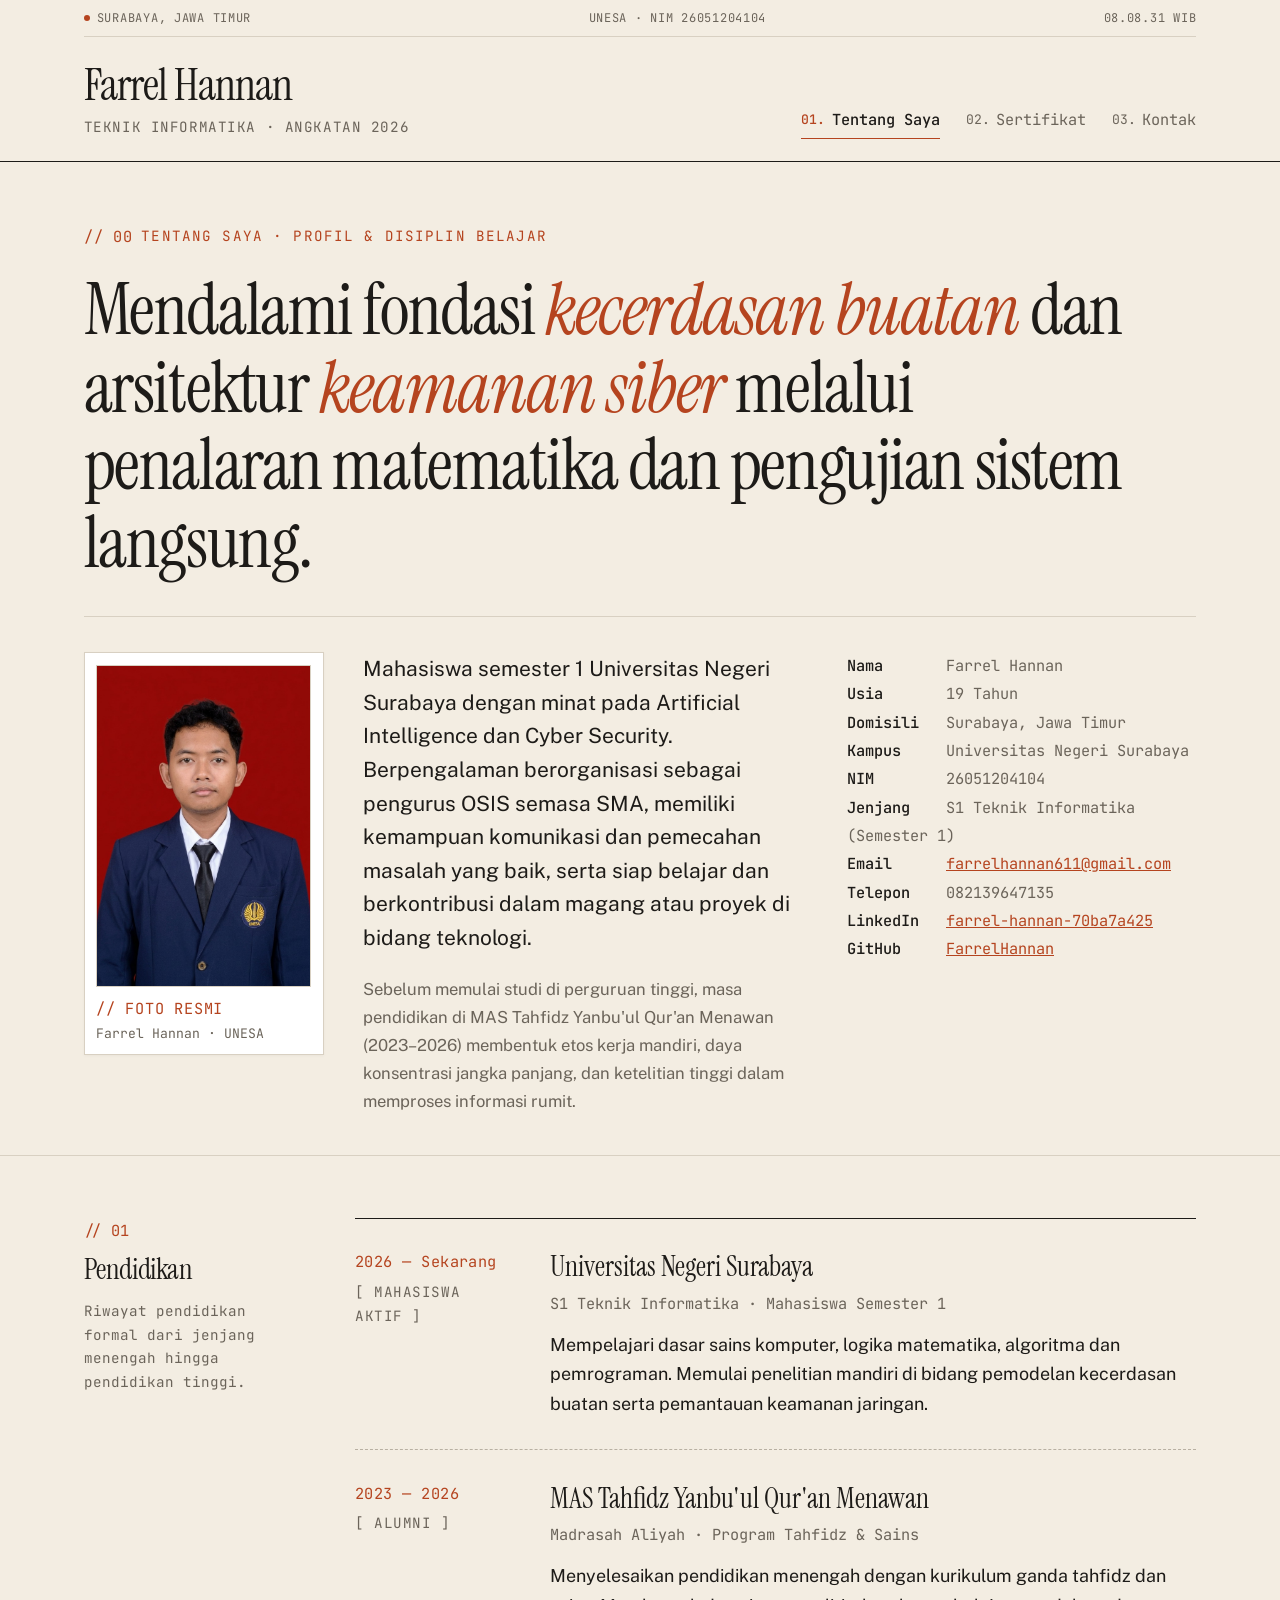
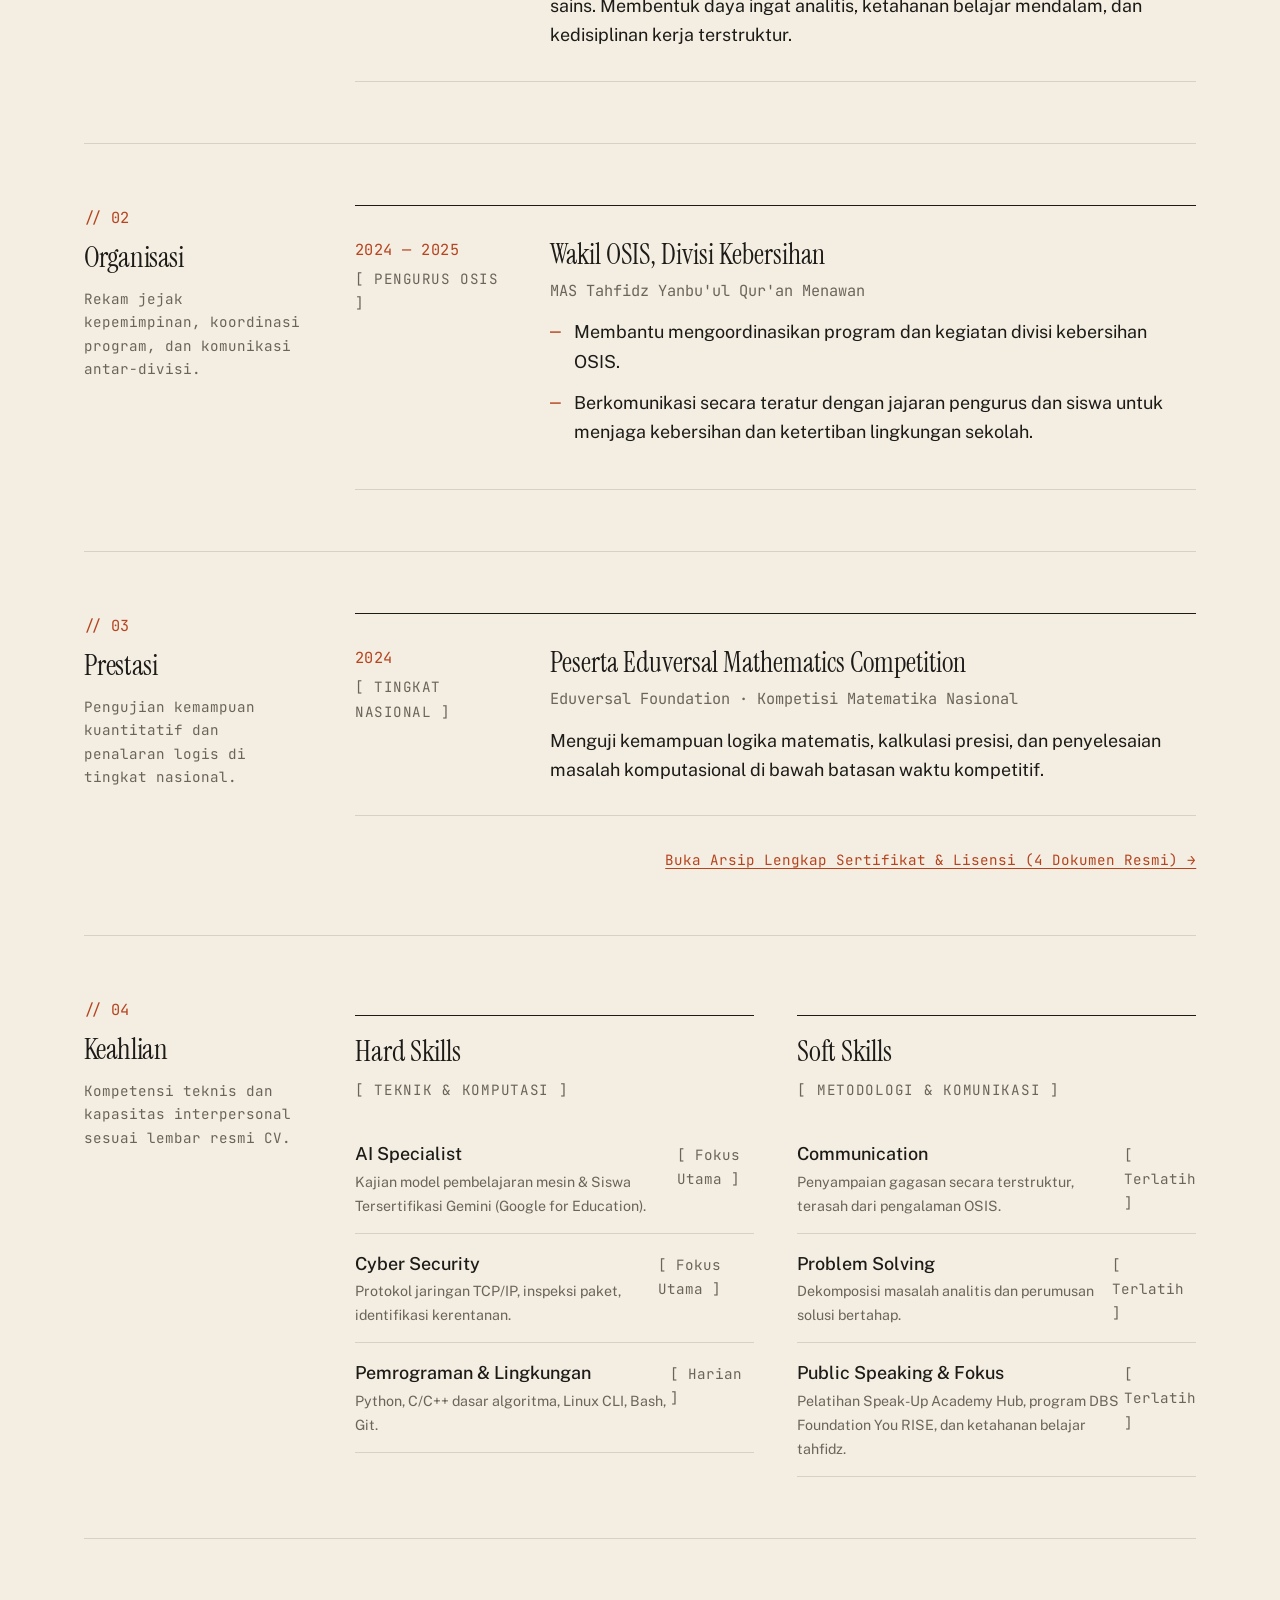
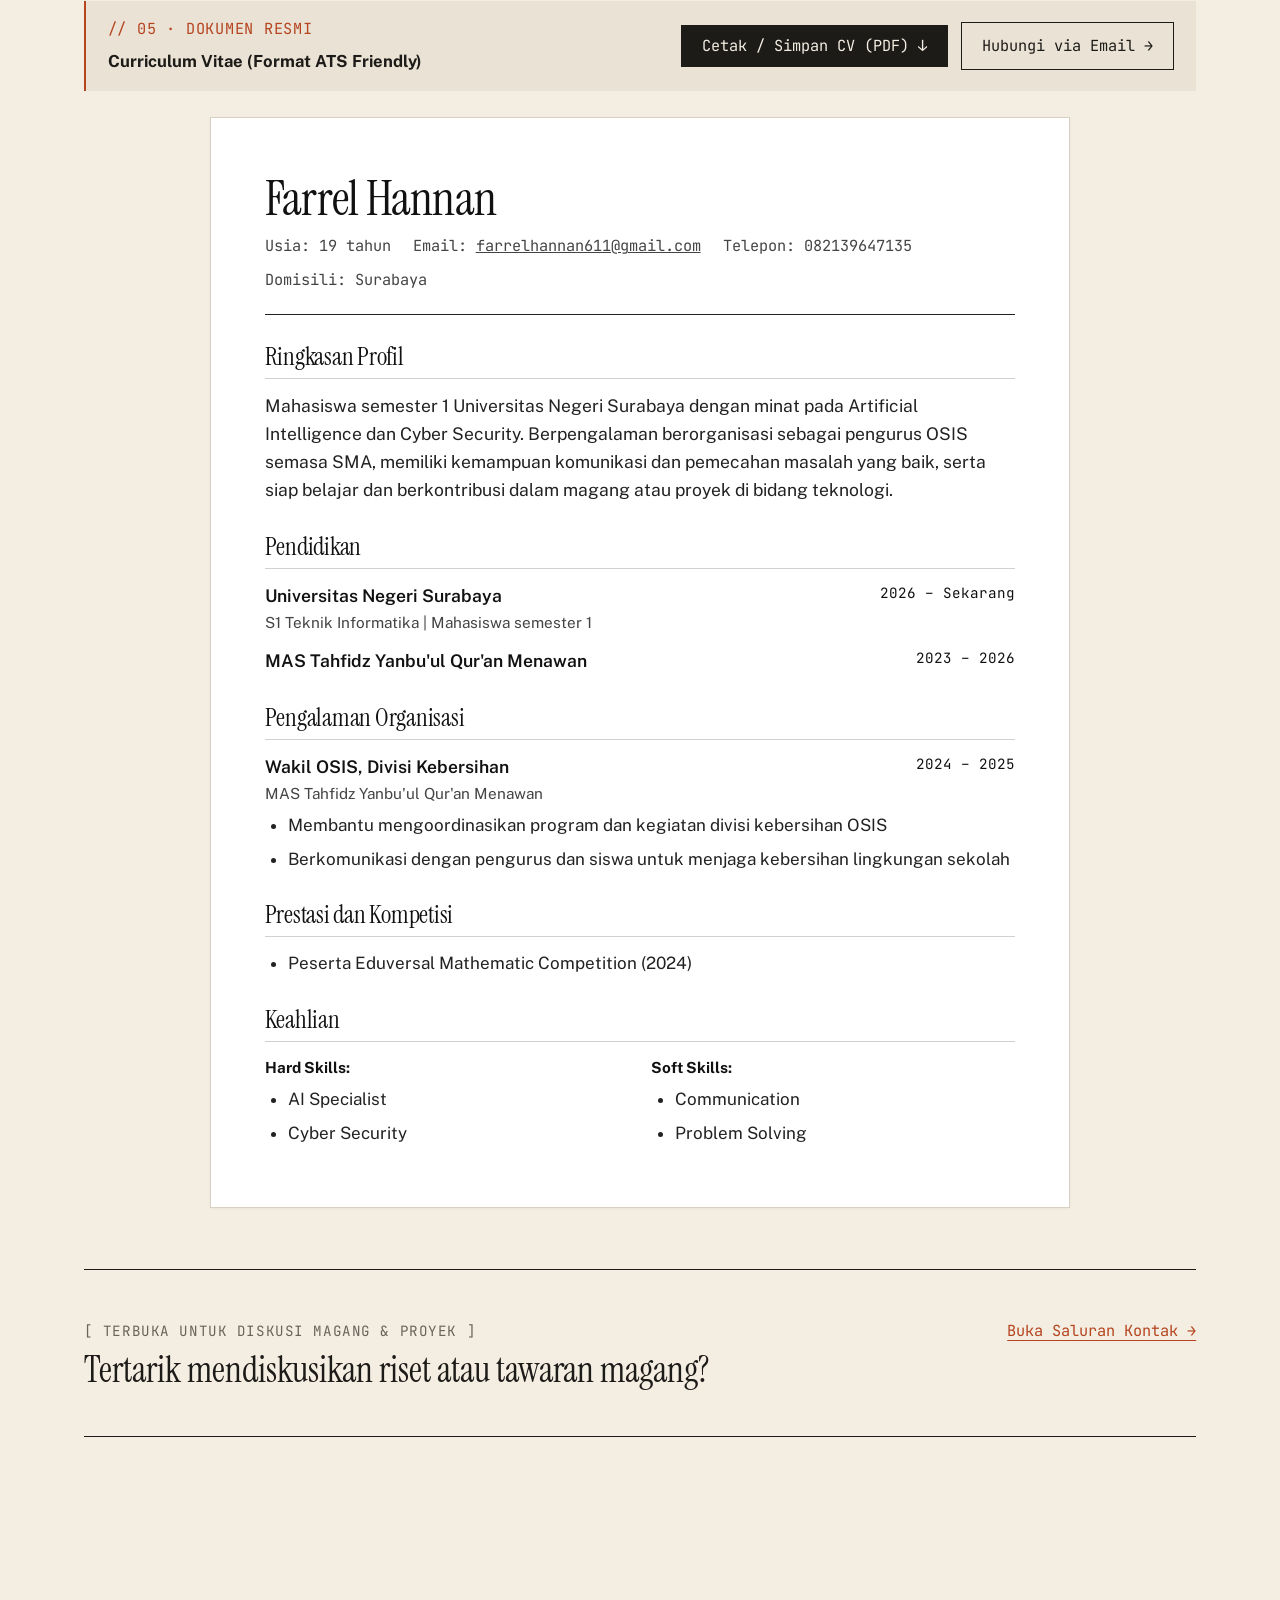
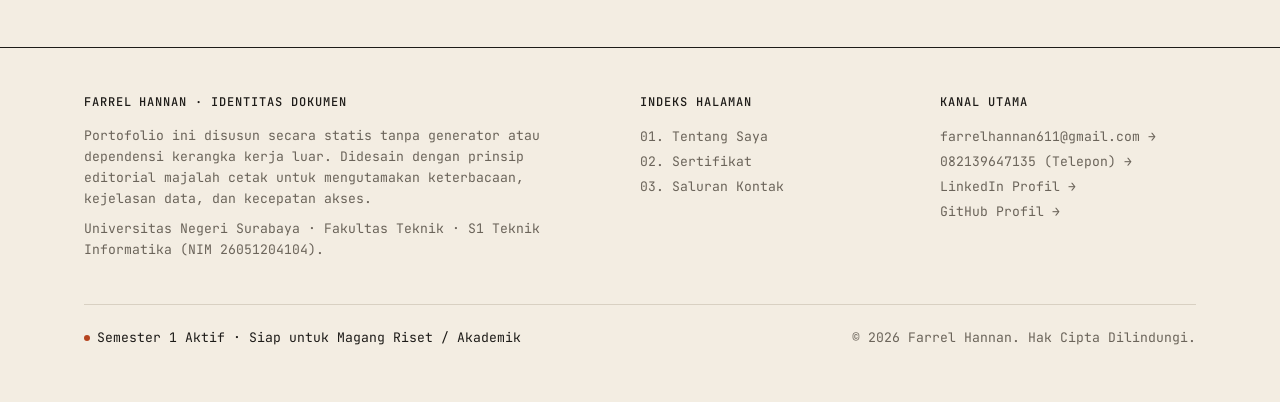
==== index.html @ cca70ae6 "feat: inisialisasi portofolio editorial Farrel Hannan" ====
<!DOCTYPE html>
<html lang="id">
<head>
  <meta charset="UTF-8">
  <meta name="viewport" content="width=device-width, initial-scale=1.0">
  <title>Farrel Hannan — Tentang Saya & Portofolio Mahasiswa Teknik Informatika UNESA</title>
  <meta name="description" content="Profil akademik, latar belakang, riwayat pendidikan, pengalaman organisasi, keahlian, dan resume CV Farrel Hannan, mahasiswa S1 Teknik Informatika Universitas Negeri Surabaya.">
  <meta name="author" content="Farrel Hannan">

  <!-- Open Graph -->
  <meta property="og:title" content="Farrel Hannan — Tentang Saya & Portofolio Teknik Informatika UNESA">
  <meta property="og:description" content="Kajian kecerdasan buatan dan keamanan siber, riwayat organisasi OSIS, prestasi kompetisi matematika, serta resume CV resmi.">
  <meta property="og:type" content="website">
  <meta property="og:locale" content="id_ID">

  <!-- Favicon -->
  <link rel="icon" type="image/svg+xml" href="assets/favicon.svg">

  <!-- Google Fonts: Instrument Serif, Public Sans, JetBrains Mono -->
  <link rel="preconnect" href="https://fonts.googleapis.com">
  <link rel="preconnect" href="https://fonts.gstatic.com" crossorigin>
  <link href="https://fonts.googleapis.com/css2?family=Instrument+Serif:ital@0;1&family=JetBrains+Mono:wght@400;500&family=Public+Sans:ital,wght@0,300..700;1,300..700&display=swap" rel="stylesheet">

  <!-- Stylesheet -->
  <link rel="stylesheet" href="css/style.css">

  <!-- Scripts -->
  <script src="js/main.js" defer></script>
</head>
<body>
  <!-- Aksesibilitas: Skip Link -->
  <a href="#main-content" class="skip-link">Loncat ke konten utama</a>

  <!-- Masthead Editorial -->
  <header class="masthead">
    <div class="container">
      <div class="masthead-meta">
        <span class="masthead-meta-item">
          <span class="meta-dot" aria-hidden="true"></span>
          Surabaya, Jawa Timur
        </span>
        <span class="masthead-meta-item">UNESA · NIM 26051204104</span>
        <span class="masthead-meta-item current-time-display" aria-label="Waktu lokal Surabaya">--:-- WIB</span>
      </div>

      <div class="masthead-main">
        <div class="site-title">
          <a href="index.html">Farrel Hannan</a>
          <span class="site-subtitle">Teknik Informatika · Angkatan 2026</span>
        </div>

        <button type="button" class="nav-toggle" aria-expanded="false" aria-controls="primary-nav" aria-label="Buka navigasi menu">
          Menu [=]
        </button>

        <nav id="primary-nav" class="nav-menu" aria-label="Navigasi Utama">
          <a href="index.html" class="nav-link"><span class="nav-num">01.</span> Tentang Saya</a>
          <a href="sertifikat.html" class="nav-link"><span class="nav-num">02.</span> Sertifikat</a>
          <a href="kontak.html" class="nav-link"><span class="nav-num">03.</span> Kontak</a>
        </nav>
      </div>
    </div>
  </header>

  <!-- Konten Utama: Tentang Saya & Portofolio Terpadu -->
  <main id="main-content" class="fade-in-entry">

    <!-- Hero / Pernyataan Sikap & Ringkasan Diri -->
    <section class="hero-editorial" aria-labelledby="hero-heading">
      <div class="container">
        <div class="hero-meta-label">
          <span class="mono-num">// 00</span>
          <span>Tentang Saya · Profil & Disiplin Belajar</span>
        </div>

        <h1 id="hero-heading" class="hero-statement">
          Mendalami fondasi <em>kecerdasan buatan</em> dan arsitektur <em>keamanan siber</em> melalui penalaran matematika dan pengujian sistem langsung.
        </h1>

        <div class="hero-subdeck">
          <!-- Foto Resmi Akademik Mahasiswa -->
          <div class="hero-photo-col">
            <figure class="profile-photo-frame">
              <img src="assets/farrel-hannan.jpg" alt="Foto Resmi Farrel Hannan, Mahasiswa S1 Teknik Informatika Universitas Negeri Surabaya" class="profile-photo-img" width="480" height="640">
              <figcaption class="profile-photo-caption">
                <span class="mono-num">// FOTO RESMI</span>
                <span>Farrel Hannan · UNESA</span>
              </figcaption>
            </figure>
          </div>

          <div class="hero-bio-short">
            <p class="lead-text" style="font-weight: 400; margin-bottom: 1.25rem;">
              Mahasiswa semester 1 Universitas Negeri Surabaya dengan minat pada Artificial Intelligence dan Cyber Security. Berpengalaman berorganisasi sebagai pengurus OSIS semasa SMA, memiliki kemampuan komunikasi dan pemecahan masalah yang baik, serta siap belajar dan berkontribusi dalam magang atau proyek di bidang teknologi.
            </p>
            <p class="text-muted" style="font-size: 0.95rem;">
              Sebelum memulai studi di perguruan tinggi, masa pendidikan di MAS Tahfidz Yanbu'ul Qur'an Menawan (2023–2026) membentuk etos kerja mandiri, daya konsentrasi jangka panjang, dan ketelitian tinggi dalam memproses informasi rumit.
            </p>
          </div>

          <div class="hero-specs-list">
            <dl>
              <dt>Nama</dt>
              <dd>Farrel Hannan</dd>
              <dt>Usia</dt>
              <dd>19 Tahun</dd>
              <dt>Domisili</dt>
              <dd>Surabaya, Jawa Timur</dd>
              <dt>Kampus</dt>
              <dd>Universitas Negeri Surabaya</dd>
              <dt>NIM</dt>
              <dd>26051204104</dd>
              <dt>Jenjang</dt>
              <dd>S1 Teknik Informatika (Semester 1)</dd>
              <dt>Email</dt>
              <dd><a href="mailto:farrelhannan611@gmail.com" style="color: var(--accent); text-decoration: underline;">farrelhannan611@gmail.com</a></dd>
              <dt>Telepon</dt>
              <dd>082139647135</dd>
              <dt>LinkedIn</dt>
              <dd><a href="https://www.linkedin.com/in/farrel-hannan-70ba7a425" target="_blank" rel="noopener noreferrer" style="color: var(--accent); text-decoration: underline;">farrel-hannan-70ba7a425</a></dd>
              <dt>GitHub</dt>
              <dd><a href="https://github.com/FarrelHannan" target="_blank" rel="noopener noreferrer" style="color: var(--accent); text-decoration: underline;">FarrelHannan</a></dd>
            </dl>
          </div>
        </div>
      </div>
    </section>

    <!-- Seksi 01: Linimasa Pendidikan -->
    <section class="editorial-section" aria-labelledby="section-pendidikan-heading">
      <div class="container">
        <div class="editorial-layout">
          <div class="rail-col">
            <span class="rail-index">// 01</span>
            <h2 id="section-pendidikan-heading" class="rail-title">Pendidikan</h2>
            <p class="rail-desc">
              Riwayat pendidikan formal dari jenjang menengah hingga pendidikan tinggi.
            </p>
          </div>

          <div class="content-col">
            <div class="timeline-editorial">
              <!-- Pendidikan 1: UNESA -->
              <article class="timeline-row">
                <div class="timeline-period">
                  2026 — Sekarang
                  <div class="mono-tag" style="display: block; margin-top: 0.25rem;">[ MAHASISWA AKTIF ]</div>
                </div>
                <div>
                  <h3 class="timeline-institution">Universitas Negeri Surabaya</h3>
                  <div class="timeline-degree">S1 Teknik Informatika · Mahasiswa Semester 1</div>
                  <p class="timeline-notes">
                    Mempelajari dasar sains komputer, logika matematika, algoritma dan pemrograman. Memulai penelitian mandiri di bidang pemodelan kecerdasan buatan serta pemantauan keamanan jaringan.
                  </p>
                </div>
              </article>

              <!-- Pendidikan 2: MAS Tahfidz Yanbu'ul Qur'an Menawan -->
              <article class="timeline-row">
                <div class="timeline-period">
                  2023 — 2026
                  <div class="mono-tag" style="display: block; margin-top: 0.25rem;">[ ALUMNI ]</div>
                </div>
                <div>
                  <h3 class="timeline-institution">MAS Tahfidz Yanbu'ul Qur'an Menawan</h3>
                  <div class="timeline-degree">Madrasah Aliyah · Program Tahfidz & Sains</div>
                  <p class="timeline-notes">
                    Menyelesaikan pendidikan menengah dengan kurikulum ganda tahfidz dan sains. Membentuk daya ingat analitis, ketahanan belajar mendalam, dan kedisiplinan kerja terstruktur.
                  </p>
                </div>
              </article>
            </div>
          </div>
        </div>
      </div>
    </section>

    <!-- Seksi 02: Pengalaman Organisasi -->
    <section class="editorial-section" style="padding-top: 0;" aria-labelledby="section-organisasi-heading">
      <div class="container">
        <hr class="rule-solid" style="margin-bottom: var(--space-xl);">

        <div class="editorial-layout">
          <div class="rail-col">
            <span class="rail-index">// 02</span>
            <h2 id="section-organisasi-heading" class="rail-title">Organisasi</h2>
            <p class="rail-desc">
              Rekam jejak kepemimpinan, koordinasi program, dan komunikasi antar-divisi.
            </p>
          </div>

          <div class="content-col">
            <div class="timeline-editorial">
              <article class="timeline-row">
                <div class="timeline-period">
                  2024 — 2025
                  <div class="mono-tag" style="display: block; margin-top: 0.25rem;">[ PENGURUS OSIS ]</div>
                </div>
                <div>
                  <h3 class="timeline-institution">Wakil OSIS, Divisi Kebersihan</h3>
                  <div class="timeline-degree">MAS Tahfidz Yanbu'ul Qur'an Menawan</div>
                  <ul class="bullet-list-editorial" style="margin-top: 0.75rem;">
                    <li>Membantu mengoordinasikan program dan kegiatan divisi kebersihan OSIS.</li>
                    <li>Berkomunikasi secara teratur dengan jajaran pengurus dan siswa untuk menjaga kebersihan dan ketertiban lingkungan sekolah.</li>
                  </ul>
                </div>
              </article>
            </div>
          </div>
        </div>
      </div>
    </section>

    <!-- Seksi 03: Prestasi & Kompetisi -->
    <section class="editorial-section" style="padding-top: 0;" aria-labelledby="section-prestasi-heading">
      <div class="container">
        <hr class="rule-solid" style="margin-bottom: var(--space-xl);">

        <div class="editorial-layout">
          <div class="rail-col">
            <span class="rail-index">// 03</span>
            <h2 id="section-prestasi-heading" class="rail-title">Prestasi</h2>
            <p class="rail-desc">
              Pengujian kemampuan kuantitatif dan penalaran logis di tingkat nasional.
            </p>
          </div>

          <div class="content-col">
            <div class="timeline-editorial">
              <article class="timeline-row">
                <div class="timeline-period">
                  2024
                  <div class="mono-tag" style="display: block; margin-top: 0.25rem;">[ TINGKAT NASIONAL ]</div>
                </div>
                <div>
                  <h3 class="timeline-institution">Peserta Eduversal Mathematics Competition</h3>
                  <div class="timeline-degree">Eduversal Foundation · Kompetisi Matematika Nasional</div>
                  <p class="timeline-notes">
                    Menguji kemampuan logika matematis, kalkulasi presisi, dan penyelesaian masalah komputasional di bawah batasan waktu kompetitif.
                  </p>
                </div>
              </article>
            </div>

            <div style="margin-top: 1.5rem; text-align: right;">
              <a href="sertifikat.html" class="text-action-link">Buka Arsip Lengkap Sertifikat & Lisensi (4 Dokumen Resmi) &rarr;</a>
            </div>
          </div>
        </div>
      </div>
    </section>

    <!-- Seksi 04: Pemetaan Keahlian CV -->
    <section class="editorial-section" style="padding-top: 0;" aria-labelledby="section-keahlian-heading">
      <div class="container">
        <hr class="rule-solid" style="margin-bottom: var(--space-xl);">

        <div class="editorial-layout">
          <div class="rail-col">
            <span class="rail-index">// 04</span>
            <h2 id="section-keahlian-heading" class="rail-title">Keahlian</h2>
            <p class="rail-desc">
              Kompetensi teknis dan kapasitas interpersonal sesuai lembar resmi CV.
            </p>
          </div>

          <div class="content-col">
            <div class="skills-grid">
              <!-- Hard Skills -->
              <div class="skill-category">
                <h3 class="skill-category-title">Hard Skills</h3>
                <div class="skill-category-subtitle">[ TEKNIK & KOMPUTASI ]</div>

                <div class="skill-item-list">
                  <div class="skill-item-row">
                    <div>
                      <div class="skill-item-name">AI Specialist</div>
                      <div class="text-muted" style="font-size: 0.8125rem;">Kajian model pembelajaran mesin &amp; Siswa Tersertifikasi Gemini (Google for Education).</div>
                    </div>
                    <span class="skill-item-status">[ Fokus Utama ]</span>
                  </div>

                  <div class="skill-item-row">
                    <div>
                      <div class="skill-item-name">Cyber Security</div>
                      <div class="text-muted" style="font-size: 0.8125rem;">Protokol jaringan TCP/IP, inspeksi paket, identifikasi kerentanan.</div>
                    </div>
                    <span class="skill-item-status">[ Fokus Utama ]</span>
                  </div>

                  <div class="skill-item-row">
                    <div>
                      <div class="skill-item-name">Pemrograman & Lingkungan</div>
                      <div class="text-muted" style="font-size: 0.8125rem;">Python, C/C++ dasar algoritma, Linux CLI, Bash, Git.</div>
                    </div>
                    <span class="skill-item-status">[ Harian ]</span>
                  </div>
                </div>
              </div>

              <!-- Soft Skills -->
              <div class="skill-category">
                <h3 class="skill-category-title">Soft Skills</h3>
                <div class="skill-category-subtitle">[ METODOLOGI & KOMUNIKASI ]</div>

                <div class="skill-item-list">
                  <div class="skill-item-row">
                    <div>
                      <div class="skill-item-name">Communication</div>
                      <div class="text-muted" style="font-size: 0.8125rem;">Penyampaian gagasan secara terstruktur, terasah dari pengalaman OSIS.</div>
                    </div>
                    <span class="skill-item-status">[ Terlatih ]</span>
                  </div>

                  <div class="skill-item-row">
                    <div>
                      <div class="skill-item-name">Problem Solving</div>
                      <div class="text-muted" style="font-size: 0.8125rem;">Dekomposisi masalah analitis dan perumusan solusi bertahap.</div>
                    </div>
                    <span class="skill-item-status">[ Terlatih ]</span>
                  </div>

                  <div class="skill-item-row">
                    <div>
                      <div class="skill-item-name">Public Speaking &amp; Fokus</div>
                      <div class="text-muted" style="font-size: 0.8125rem;">Pelatihan Speak-Up Academy Hub, program DBS Foundation You RISE, dan ketahanan belajar tahfidz.</div>
                    </div>
                    <span class="skill-item-status">[ Terlatih ]</span>
                  </div>
                </div>
              </div>
            </div>
          </div>
        </div>
      </div>
    </section>

    <!-- Seksi 05: Lembar CV Terintegrasi (Format ATS Friendly & Tombol Cetak) -->
    <section class="editorial-section" style="padding-top: 0;" id="dokumen-cv" aria-labelledby="section-cv-heading">
      <div class="container">
        <hr class="rule-solid" style="margin-bottom: var(--space-xl);">

        <div class="cv-action-bar">
          <div>
            <span class="mono-num" style="display: block; margin-bottom: 0.2rem;">// 05 · DOKUMEN RESMI</span>
            <strong id="section-cv-heading" style="font-size: 0.95rem; color: var(--text-main);">Curriculum Vitae (Format ATS Friendly)</strong>
          </div>
          <div style="display: flex; gap: 0.75rem; align-items: center; flex-wrap: wrap;">
            <button type="button" class="btn-editorial" onclick="window.print()" aria-label="Cetak atau simpan CV sebagai PDF">
              Cetak / Simpan CV (PDF) &darr;
            </button>
            <a href="mailto:farrelhannan611@gmail.com?subject=Tawaran%20Magang%20/%20Kolaborasi%20-%20Farrel%20Hannan" class="btn-editorial" style="background-color: transparent; color: var(--text-main);">
              Hubungi via Email &rarr;
            </a>
          </div>
        </div>

        <!-- Lembar CV Standar ATS yang Tersemat Bersih -->
        <article class="cv-sheet" aria-label="Salinan Lembar Curriculum Vitae Farrel Hannan">
          <header class="cv-sheet-header">
            <h2 class="cv-sheet-title">Farrel Hannan</h2>
            <div class="cv-sheet-meta">
              <span>Usia: 19 tahun</span>
              <span>Email: <a href="mailto:farrelhannan611@gmail.com" style="color: inherit; text-decoration: underline;">farrelhannan611@gmail.com</a></span>
              <span>Telepon: 082139647135</span>
              <span>Domisili: Surabaya</span>
            </div>
          </header>

          <!-- Ringkasan Profil CV -->
          <section class="cv-sheet-section">
            <h3 class="cv-sheet-heading">Ringkasan Profil</h3>
            <p style="margin: 0; line-height: 1.6; color: #222222;">
              Mahasiswa semester 1 Universitas Negeri Surabaya dengan minat pada Artificial Intelligence dan Cyber Security. Berpengalaman berorganisasi sebagai pengurus OSIS semasa SMA, memiliki kemampuan komunikasi dan pemecahan masalah yang baik, serta siap belajar dan berkontribusi dalam magang atau proyek di bidang teknologi.
            </p>
          </section>

          <!-- Pendidikan CV -->
          <section class="cv-sheet-section">
            <h3 class="cv-sheet-heading">Pendidikan</h3>
            <div style="margin-bottom: 0.75rem;">
              <div style="display: flex; justify-content: space-between; flex-wrap: wrap; font-weight: 600; color: #111111;">
                <span>Universitas Negeri Surabaya</span>
                <span style="font-family: var(--font-mono); font-size: 0.8125rem; font-weight: normal;">2026 – Sekarang</span>
              </div>
              <div style="font-size: 0.875rem; color: #444444;">S1 Teknik Informatika | Mahasiswa semester 1</div>
            </div>

            <div>
              <div style="display: flex; justify-content: space-between; flex-wrap: wrap; font-weight: 600; color: #111111;">
                <span>MAS Tahfidz Yanbu'ul Qur'an Menawan</span>
                <span style="font-family: var(--font-mono); font-size: 0.8125rem; font-weight: normal;">2023 – 2026</span>
              </div>
            </div>
          </section>

          <!-- Pengalaman Organisasi CV -->
          <section class="cv-sheet-section">
            <h3 class="cv-sheet-heading">Pengalaman Organisasi</h3>
            <div style="display: flex; justify-content: space-between; flex-wrap: wrap; font-weight: 600; color: #111111;">
              <span>Wakil OSIS, Divisi Kebersihan</span>
              <span style="font-family: var(--font-mono); font-size: 0.8125rem; font-weight: normal;">2024 – 2025</span>
            </div>
            <div style="font-size: 0.875rem; color: #444444; margin-bottom: 0.35rem;">MAS Tahfidz Yanbu'ul Qur'an Menawan</div>
            <ul class="cv-sheet-list">
              <li>Membantu mengoordinasikan program dan kegiatan divisi kebersihan OSIS</li>
              <li>Berkomunikasi dengan pengurus dan siswa untuk menjaga kebersihan lingkungan sekolah</li>
            </ul>
          </section>

          <!-- Prestasi dan Kompetisi CV -->
          <section class="cv-sheet-section">
            <h3 class="cv-sheet-heading">Prestasi dan Kompetisi</h3>
            <ul class="cv-sheet-list">
              <li>Peserta Eduversal Mathematic Competition (2024)</li>
            </ul>
          </section>

          <!-- Keahlian CV -->
          <section class="cv-sheet-section" style="margin-bottom: 0;">
            <h3 class="cv-sheet-heading">Keahlian</h3>
            <div style="display: grid; grid-template-columns: repeat(auto-fit, minmax(220px, 1fr)); gap: 1.25rem;">
              <div>
                <strong style="display: block; font-size: 0.875rem; color: #111111; margin-bottom: 0.25rem;">Hard Skills:</strong>
                <ul class="cv-sheet-list">
                  <li>AI Specialist</li>
                  <li>Cyber Security</li>
                </ul>
              </div>
              <div>
                <strong style="display: block; font-size: 0.875rem; color: #111111; margin-bottom: 0.25rem;">Soft Skills:</strong>
                <ul class="cv-sheet-list">
                  <li>Communication</li>
                  <li>Problem Solving</li>
                </ul>
              </div>
            </div>
          </section>
        </article>
      </div>
    </section>

    <!-- Callout ke Halaman Kontak -->
    <section class="editorial-section" style="padding-top: 0;" aria-label="Tautan Kontak Langsung">
      <div class="container">
        <div class="editorial-callout" style="margin-top: 0;">
          <div>
            <div class="mono-tag" style="margin-bottom: 0.35rem;">[ TERBUKA UNTUK DISKUSI MAGANG & PROYEK ]</div>
            <div class="callout-title">Tertarik mendiskusikan riset atau tawaran magang?</div>
          </div>
          <a href="kontak.html" class="callout-link">Buka Saluran Kontak &rarr;</a>
        </div>
      </div>
    </section>

  </main>

  <!-- Footer Editorial (Colophon) -->
  <footer class="site-footer">
    <div class="container">
      <div class="footer-grid">
        <div class="footer-col-content">
          <div class="footer-col-title">Farrel Hannan · Identitas Dokumen</div>
          <p>
            Portofolio ini disusun secara statis tanpa generator atau dependensi kerangka kerja luar. Didesain dengan prinsip editorial majalah cetak untuk mengutamakan keterbacaan, kejelasan data, dan kecepatan akses.
          </p>
          <p class="text-muted">
            Universitas Negeri Surabaya · Fakultas Teknik · S1 Teknik Informatika (NIM 26051204104).
          </p>
        </div>

        <div class="footer-col-content">
          <div class="footer-col-title">Indeks Halaman</div>
          <ul style="line-height: 1.9;">
            <li><a href="index.html">01. Tentang Saya</a></li>
            <li><a href="sertifikat.html">02. Sertifikat</a></li>
            <li><a href="kontak.html">03. Saluran Kontak</a></li>
          </ul>
        </div>

        <div class="footer-col-content">
          <div class="footer-col-title">Kanal Utama</div>
          <ul style="line-height: 1.9;">
            <li><a href="mailto:farrelhannan611@gmail.com">farrelhannan611@gmail.com &rarr;</a></li>
            <li><a href="tel:082139647135">082139647135 (Telepon) &rarr;</a></li>
            <li><a href="https://www.linkedin.com/in/farrel-hannan-70ba7a425" target="_blank" rel="noopener noreferrer">LinkedIn Profil &rarr;</a></li>
            <li><a href="https://github.com/FarrelHannan" target="_blank" rel="noopener noreferrer">GitHub Profil &rarr;</a></li>
          </ul>
        </div>
      </div>

      <div class="footer-bottom">
        <div class="footer-status-pill">
          <span class="meta-dot" aria-hidden="true"></span>
          <span>Semester 1 Aktif · Siap untuk Magang Riset / Akademik</span>
        </div>
        <div>
          &copy; 2026 Farrel Hannan. Hak Cipta Dilindungi.
        </div>
      </div>
    </div>
  </footer>
</body>
</html>
---- css/style.css ----
/* ==========================================================================
   PORTOFOLIO FARREL HANNAN - EDITORIAL DESIGN SYSTEM
   Statis, Cepat, Tipografis, Mengutamakan Legibilitas
   ========================================================================== */

/* --------------------------------------------------------------------------
   1. DESIGN TOKENS (CSS VARIABLES)
   -------------------------------------------------------------------------- */
:root {
  /* Palet Warna (Satu aksen: terracotta #b5441f) */
  --bg-primary: #f3ede2;
  --bg-secondary: #eae3d5;
  --text-main: #1d1b18;
  --text-muted: #6b645a;
  --accent: #b5441f;
  --border-line: #d8d0c2;
  --border-dark: #1d1b18;
  --border-dashed: #b8b0a2;

  /* Tipografi */
  --font-serif: 'Instrument Serif', Georgia, 'Times New Roman', serif;
  --font-sans: 'Public Sans', -apple-system, BlinkMacSystemFont, 'Segoe UI', sans-serif;
  --font-mono: 'JetBrains Mono', ui-monospace, SFMono-Regular, Menlo, monospace;

  /* Tata Letak & Spasi */
  --container-max: 1200px;
  --container-pad: clamp(1.25rem, 4vw, 2.5rem);
  --space-3xs: 0.25rem;
  --space-2xs: 0.5rem;
  --space-xs: 0.75rem;
  --space-sm: 1rem;
  --space-md: 1.5rem;
  --space-lg: 2.25rem;
  --space-xl: 3.5rem;
  --space-2xl: 5rem;
  --space-3xl: 7.5rem;

  /* Transisi */
  --transition-fast: 160ms cubic-bezier(0.16, 1, 0.3, 1);
  --transition-base: 220ms cubic-bezier(0.16, 1, 0.3, 1);
}

/* --------------------------------------------------------------------------
   2. RESET & PENGATURAN DASAR
   -------------------------------------------------------------------------- */
*,
*::before,
*::after {
  box-sizing: border-box;
  margin: 0;
  padding: 0;
}

html {
  font-size: 17.5px;
  background-color: var(--bg-primary);
  color: var(--text-main);
  text-rendering: optimizeLegibility;
  -webkit-font-smoothing: antialiased;
  -moz-osx-font-smoothing: grayscale;
  scroll-behavior: smooth;
}

body {
  font-family: var(--font-sans);
  font-size: clamp(1.05rem, 1.15vw, 1.2rem);
  line-height: 1.7;
  color: var(--text-main);
  background-color: var(--bg-primary);
  min-height: 100vh;
  display: flex;
  flex-direction: column;
}

/* Aksesibilitas: Keyboard Focus */
:focus-visible {
  outline: 2px solid var(--accent);
  outline-offset: 3px;
}

/* Skip Link */
.skip-link {
  position: absolute;
  top: -100px;
  left: 1rem;
  background-color: var(--text-main);
  color: var(--bg-primary);
  padding: 0.75rem 1.25rem;
  font-family: var(--font-mono);
  font-size: 0.875rem;
  text-decoration: none;
  z-index: 9999;
  transition: top var(--transition-fast);
}

.skip-link:focus {
  top: 1rem;
}

/* Teks & Tautan */
a {
  color: inherit;
  text-decoration: none;
  transition: color var(--transition-fast), border-color var(--transition-fast);
}

img {
  max-width: 100%;
  height: auto;
  display: block;
}

ul, ol {
  list-style: none;
}

/* --------------------------------------------------------------------------
   3. TIPOGRAFI EDITORIAL
   -------------------------------------------------------------------------- */
h1, .h1 {
  font-family: var(--font-serif);
  font-weight: 400;
  font-style: normal;
  font-size: clamp(2.85rem, 6.6vw, 5.25rem);
  line-height: 1.04;
  letter-spacing: -0.025em;
  color: var(--text-main);
}

h2, .h2 {
  font-family: var(--font-serif);
  font-weight: 400;
  font-size: clamp(2rem, 4.2vw, 3.35rem);
  line-height: 1.12;
  letter-spacing: -0.015em;
  color: var(--text-main);
}

h3, .h3 {
  font-family: var(--font-serif);
  font-weight: 400;
  font-size: clamp(1.45rem, 2.5vw, 2.1rem);
  line-height: 1.25;
  color: var(--text-main);
}

p {
  margin-bottom: 1.35rem;
  color: var(--text-main);
}

p:last-child {
  margin-bottom: 0;
}

.lead-text {
  font-size: clamp(1.2rem, 1.55vw, 1.45rem);
  line-height: 1.6;
  color: var(--text-main);
}

.text-muted {
  color: var(--text-muted);
}

.font-mono {
  font-family: var(--font-mono);
  font-size: 0.875rem;
  letter-spacing: 0.02em;
}

.font-serif {
  font-family: var(--font-serif);
}

.font-italic {
  font-style: italic;
}

/* Tag / Indikator Monospace */
.mono-tag {
  font-family: var(--font-mono);
  font-size: 0.8125rem;
  letter-spacing: 0.04em;
  text-transform: uppercase;
  color: var(--text-muted);
  display: inline-block;
}

.mono-num {
  font-family: var(--font-mono);
  font-size: 0.875rem;
  color: var(--accent);
  letter-spacing: 0.05em;
}

/* --------------------------------------------------------------------------
   4. TATA LETAK & CONTAINER
   -------------------------------------------------------------------------- */
.container {
  width: 100%;
  max-width: var(--container-max);
  margin-left: auto;
  margin-right: auto;
  padding-left: var(--container-pad);
  padding-right: var(--container-pad);
}

main {
  flex: 1 0 auto;
}

/* Garis Pemisah Editorial */
.rule-solid {
  border: 0;
  border-top: 1px solid var(--border-line);
  margin: 0;
  width: 100%;
}

.rule-dark {
  border: 0;
  border-top: 1px solid var(--border-dark);
  margin: 0;
  width: 100%;
}

.rule-dashed {
  border: 0;
  border-top: 1px dashed var(--border-dashed);
  margin: 0;
  width: 100%;
}

/* --------------------------------------------------------------------------
   5. MASTHEAD & NAVIGASI
   -------------------------------------------------------------------------- */
.masthead {
  border-bottom: 1px solid var(--border-dark);
  background-color: var(--bg-primary);
  position: relative;
  z-index: 100;
}

/* Baris Info Atas (Ticker Editorial) */
.masthead-meta {
  display: flex;
  justify-content: space-between;
  align-items: center;
  padding: 0.45rem 0;
  border-bottom: 1px solid var(--border-line);
  font-family: var(--font-mono);
  font-size: 0.6875rem;
  color: var(--text-muted);
  text-transform: uppercase;
  letter-spacing: 0.06em;
  flex-wrap: wrap;
  gap: 0.5rem;
}

.masthead-meta-item {
  display: inline-flex;
  align-items: center;
  gap: 0.4rem;
}

.meta-dot {
  width: 6px;
  height: 6px;
  background-color: var(--accent);
  border-radius: 50%;
  display: inline-block;
}

/* Bagian Utama Masthead */
.masthead-main {
  display: flex;
  justify-content: space-between;
  align-items: flex-end;
  padding: 1.5rem 0 1.25rem 0;
  gap: 2rem;
  flex-wrap: wrap;
}

.site-title {
  display: flex;
  flex-direction: column;
}

.site-title a {
  font-family: var(--font-serif);
  font-size: clamp(1.85rem, 3.5vw, 2.6rem);
  line-height: 1;
  letter-spacing: -0.02em;
  color: var(--text-main);
  text-decoration: none;
}

.site-title a:hover {
  color: var(--accent);
}

.site-subtitle {
  font-family: var(--font-mono);
  font-size: 0.8125rem;
  color: var(--text-muted);
  margin-top: 0.4rem;
  letter-spacing: 0.04em;
  text-transform: uppercase;
}

/* Navigasi Utama */
.nav-menu {
  display: flex;
  align-items: center;
  gap: 1.5rem;
}

.nav-link {
  font-family: var(--font-mono);
  font-size: 0.875rem;
  color: var(--text-muted);
  text-decoration: none;
  display: inline-flex;
  align-items: center;
  gap: 0.35rem;
  padding: 0.35rem 0;
  position: relative;
  transition: color var(--transition-fast);
}

.nav-link .nav-num {
  color: var(--text-muted);
  font-size: 0.75rem;
  transition: color var(--transition-fast);
}

.nav-link:hover {
  color: var(--text-main);
}

.nav-link:hover .nav-num {
  color: var(--accent);
}

.nav-link.active {
  color: var(--text-main);
  font-weight: 500;
}

.nav-link.active .nav-num {
  color: var(--accent);
  font-weight: 500;
}

.nav-link.active::after {
  content: "";
  position: absolute;
  bottom: 0;
  left: 0;
  width: 100%;
  height: 1px;
  background-color: var(--accent);
}

/* Tombol Toggle Mobile */
.nav-toggle {
  display: none;
  background: transparent;
  border: 1px solid var(--border-dark);
  color: var(--text-main);
  font-family: var(--font-mono);
  font-size: 0.8125rem;
  padding: 0.45rem 0.85rem;
  text-transform: uppercase;
  letter-spacing: 0.06em;
  cursor: pointer;
  transition: background-color var(--transition-fast), color var(--transition-fast);
}

.nav-toggle:hover {
  background-color: var(--text-main);
  color: var(--bg-primary);
}

/* --------------------------------------------------------------------------
   6. GRID EDITORIAL ASIMETRIS
   -------------------------------------------------------------------------- */
.editorial-section {
  padding-top: var(--space-xl);
  padding-bottom: var(--space-xl);
}

.editorial-layout {
  display: grid;
  grid-template-columns: 220px 1fr;
  gap: clamp(1.5rem, 4vw, 4rem);
  align-items: start;
}

/* Kolom Samping / Rail Data (Sticky di desktop) */
.rail-col {
  position: sticky;
  top: 2rem;
  padding-bottom: 1.5rem;
}

.rail-index {
  font-family: var(--font-mono);
  font-size: 0.875rem;
  color: var(--accent);
  margin-bottom: 0.5rem;
  display: block;
}

.rail-title {
  font-family: var(--font-serif);
  font-size: 1.65rem;
  line-height: 1.2;
  color: var(--text-main);
  margin-bottom: 0.75rem;
}

.rail-desc {
  font-family: var(--font-mono);
  font-size: 0.8125rem;
  line-height: 1.65;
  color: var(--text-muted);
}

/* Kolom Konten Utama */
.content-col {
  min-width: 0; /* mencegah grid blowout */
}

/* --------------------------------------------------------------------------
   7. KOMPONEN BERANDA (HERO & STATEMENT)
   -------------------------------------------------------------------------- */
.hero-editorial {
  padding: var(--space-xl) 0 var(--space-lg) 0;
  border-bottom: 1px solid var(--border-line);
}

.hero-meta-label {
  font-family: var(--font-mono);
  font-size: 0.8125rem;
  text-transform: uppercase;
  letter-spacing: 0.08em;
  color: var(--accent);
  margin-bottom: 1.25rem;
  display: flex;
  align-items: center;
  gap: 0.5rem;
}

.hero-statement {
  font-family: var(--font-serif);
  font-weight: 400;
  font-size: clamp(2.45rem, 5.6vw, 4.65rem);
  line-height: 1.08;
  letter-spacing: -0.02em;
  color: var(--text-main);
  max-width: 1040px;
  margin-bottom: 2rem;
}

.hero-statement em {
  font-style: italic;
  font-family: var(--font-serif);
  color: var(--accent);
}

.hero-subdeck {
  display: grid;
  grid-template-columns: 240px 1.4fr 1.1fr;
  gap: 2.25rem;
  padding-top: 2rem;
  border-top: 1px solid var(--border-line);
  align-items: start;
}

.profile-photo-frame {
  border: 1px solid var(--border-line);
  background-color: #ffffff;
  padding: 0.65rem;
  box-shadow: 0 1px 3px rgba(0,0,0,0.04);
}

.profile-photo-img {
  width: 100%;
  aspect-ratio: 2 / 3;
  object-fit: cover;
  display: block;
  border: 1px solid var(--border-line);
}

.profile-photo-caption {
  margin-top: 0.6rem;
  font-family: var(--font-mono);
  font-size: 0.75rem;
  color: var(--text-muted);
  line-height: 1.45;
  display: flex;
  flex-direction: column;
  gap: 0.2rem;
}

.hero-bio-short {
  font-size: clamp(1.05rem, 1.2vw, 1.2rem);
  line-height: 1.68;
  color: var(--text-main);
}

.hero-specs-list {
  font-family: var(--font-mono);
  font-size: 0.875rem;
  line-height: 1.85;
  color: var(--text-muted);
}

.hero-specs-list dt {
  color: var(--text-main);
  font-weight: 500;
  display: inline-block;
  min-width: 90px;
}

.hero-specs-list dd {
  display: inline;
  margin: 0;
}

.hero-specs-list dd::after {
  content: "";
  display: block;
}

@media (max-width: 960px) {
  .hero-subdeck {
    grid-template-columns: 220px 1fr;
  }
  .hero-specs-list {
    grid-column: 1 / -1;
  }
}

@media (max-width: 600px) {
  .hero-subdeck {
    grid-template-columns: 1fr;
  }
  .profile-photo-frame {
    max-width: 240px;
    margin: 0 auto 1rem auto;
  }
}

/* --------------------------------------------------------------------------
   8. DAFTAR BERGARIS TIPOGRAFIS (RULED LIST) - BUKAN KARTU
   -------------------------------------------------------------------------- */
.ruled-list {
  border-top: 1px solid var(--border-dark);
}

.ruled-item {
  border-bottom: 1px solid var(--border-line);
  padding: 1.75rem 0;
  display: grid;
  grid-template-columns: 80px 1.4fr 1.6fr 100px;
  gap: 1.5rem;
  align-items: baseline;
  transition: color var(--transition-fast);
}

.ruled-item:hover .ruled-item-title {
  color: var(--accent);
}

.ruled-item:hover .ruled-item-arrow {
  color: var(--accent);
  transform: translateX(4px);
}

.ruled-item-num {
  font-family: var(--font-mono);
  font-size: 0.8125rem;
  color: var(--text-muted);
}

.ruled-item-main {
  min-width: 0;
}

.ruled-item-title {
  font-family: var(--font-serif);
  font-size: clamp(1.4rem, 2vw, 1.85rem);
  line-height: 1.2;
  color: var(--text-main);
  margin-bottom: 0.35rem;
  transition: color var(--transition-fast);
}

.ruled-item-meta {
  font-family: var(--font-mono);
  font-size: 0.75rem;
  color: var(--text-muted);
  letter-spacing: 0.03em;
}

.ruled-item-desc {
  font-size: 0.95rem;
  line-height: 1.6;
  color: var(--text-muted);
}

.ruled-item-action {
  text-align: right;
  font-family: var(--font-mono);
  font-size: 0.8125rem;
}

.ruled-item-arrow {
  font-family: var(--font-mono);
  color: var(--text-muted);
  display: inline-block;
  transition: transform var(--transition-fast), color var(--transition-fast);
}

/* --------------------------------------------------------------------------
   9. DETAIL ARSIP PROYEK (Halaman proyek.html)
   -------------------------------------------------------------------------- */
.project-entry {
  border-top: 1px solid var(--border-dark);
  padding: 2.5rem 0;
}

.project-entry:last-child {
  border-bottom: 1px solid var(--border-line);
}

.project-header {
  display: flex;
  justify-content: space-between;
  align-items: baseline;
  flex-wrap: wrap;
  gap: 1rem;
  margin-bottom: 1.25rem;
}

.project-id-title {
  display: flex;
  align-items: baseline;
  gap: 1rem;
  flex-wrap: wrap;
}

.project-title {
  font-family: var(--font-serif);
  font-size: clamp(1.85rem, 3.2vw, 2.5rem);
  line-height: 1.15;
  color: var(--text-main);
}

.project-category {
  font-family: var(--font-mono);
  font-size: 0.75rem;
  color: var(--accent);
  letter-spacing: 0.05em;
  text-transform: uppercase;
}

.project-meta-grid {
  display: grid;
  grid-template-columns: repeat(auto-fit, minmax(200px, 1fr));
  gap: 1.25rem;
  padding: 1.25rem 0;
  border-top: 1px solid var(--border-line);
  border-bottom: 1px dashed var(--border-dashed);
  margin-bottom: 1.75rem;
  font-family: var(--font-mono);
  font-size: 0.8125rem;
}

.project-meta-cell {
  display: flex;
  flex-direction: column;
  gap: 0.25rem;
}

.project-meta-label {
  font-size: 0.6875rem;
  text-transform: uppercase;
  color: var(--text-muted);
  letter-spacing: 0.06em;
}

.project-meta-val {
  color: var(--text-main);
}

.project-body {
  display: grid;
  grid-template-columns: 1fr 1fr;
  gap: 2.5rem;
  margin-bottom: 1.75rem;
}

.project-block-title {
  font-family: var(--font-mono);
  font-size: 0.75rem;
  text-transform: uppercase;
  letter-spacing: 0.06em;
  color: var(--text-muted);
  margin-bottom: 0.5rem;
}

.project-block-content {
  font-size: 0.95rem;
  line-height: 1.65;
  color: var(--text-main);
}

.project-tools-wrap {
  display: flex;
  flex-wrap: wrap;
  gap: 0.5rem;
  margin-top: 0.5rem;
}

.tool-chip {
  font-family: var(--font-mono);
  font-size: 0.75rem;
  color: var(--text-main);
  background-color: var(--bg-secondary);
  padding: 0.2rem 0.55rem;
  border: 1px solid var(--border-line);
}

.project-links-wrap {
  display: flex;
  gap: 1.5rem;
  align-items: center;
  padding-top: 1rem;
  border-top: 1px solid var(--border-line);
}

.text-action-link {
  font-family: var(--font-mono);
  font-size: 0.8125rem;
  color: var(--accent);
  display: inline-flex;
  align-items: center;
  gap: 0.35rem;
  text-decoration: underline;
  text-underline-offset: 3px;
  transition: color var(--transition-fast);
}

.text-action-link:hover {
  color: var(--text-main);
}

/* --------------------------------------------------------------------------
   10. TIMELINE PENDIDIKAN & TABEL DATA (Halaman tentang.html)
   -------------------------------------------------------------------------- */
.timeline-editorial {
  border-top: 1px solid var(--border-dark);
}

.timeline-row {
  display: grid;
  grid-template-columns: 160px 1fr;
  gap: 2rem;
  padding: 1.75rem 0;
  border-bottom: 1px dashed var(--border-dashed);
}

.timeline-row:last-child {
  border-bottom: 1px solid var(--border-line);
}

.timeline-period {
  font-family: var(--font-mono);
  font-size: 0.875rem;
  color: var(--accent);
  letter-spacing: 0.03em;
}

.timeline-institution {
  font-family: var(--font-serif);
  font-size: clamp(1.45rem, 2.2vw, 1.85rem);
  line-height: 1.25;
  color: var(--text-main);
  margin-bottom: 0.35rem;
}

.timeline-degree {
  font-family: var(--font-mono);
  font-size: 0.875rem;
  color: var(--text-muted);
  margin-bottom: 0.75rem;
}

.timeline-notes {
  font-size: 1.025rem;
  line-height: 1.65;
  color: var(--text-main);
}

/* Daftar Keahlian Tipografis (Bukan Kartu / Bukan Skill Bar) */
.skills-grid {
  display: grid;
  grid-template-columns: 1fr 1fr;
  gap: 2.5rem;
  margin-top: 1rem;
}

.skill-category {
  border-top: 1px solid var(--border-dark);
  padding-top: 1rem;
}

.skill-category-title {
  font-family: var(--font-serif);
  font-size: 1.65rem;
  color: var(--text-main);
  margin-bottom: 0.5rem;
}

.skill-category-subtitle {
  font-family: var(--font-mono);
  font-size: 0.8125rem;
  color: var(--text-muted);
  margin-bottom: 1.25rem;
  text-transform: uppercase;
  letter-spacing: 0.05em;
}

.skill-item-list {
  display: flex;
  flex-direction: column;
}

.skill-item-row {
  display: flex;
  justify-content: space-between;
  align-items: baseline;
  padding: 0.85rem 0;
  border-bottom: 1px solid var(--border-line);
  font-size: 1.025rem;
}

.skill-item-name {
  color: var(--text-main);
  font-weight: 500;
}

.skill-item-status {
  font-family: var(--font-mono);
  font-size: 0.8125rem;
  color: var(--text-muted);
}

/* --------------------------------------------------------------------------
   11. HALAMAN KONTAK (kontak.html) - Tautan Teks Murni
   -------------------------------------------------------------------------- */
.contact-list {
  border-top: 1px solid var(--border-dark);
}

.contact-row {
  display: grid;
  grid-template-columns: 150px 1fr 90px;
  gap: 1.5rem;
  align-items: center;
  padding: 1.85rem 0;
  border-bottom: 1px solid var(--border-line);
  transition: color var(--transition-fast);
}

.contact-row:hover .contact-val {
  color: var(--accent);
}

.contact-row:hover .contact-arrow {
  color: var(--accent);
  transform: translateX(4px);
}

.contact-label {
  font-family: var(--font-mono);
  font-size: 0.8125rem;
  text-transform: uppercase;
  letter-spacing: 0.06em;
  color: var(--text-muted);
}

.contact-val {
  font-family: var(--font-serif);
  font-size: clamp(1.35rem, 2.2vw, 1.95rem);
  line-height: 1.2;
  color: var(--text-main);
  transition: color var(--transition-fast);
  word-break: break-all;
}

.contact-arrow {
  font-family: var(--font-mono);
  font-size: 0.95rem;
  color: var(--text-muted);
  text-align: right;
  transition: transform var(--transition-fast), color var(--transition-fast);
}

.contact-note-block {
  margin-top: 2.5rem;
  padding: 1.85rem;
  background-color: var(--bg-secondary);
  border-left: 2px solid var(--accent);
}

.contact-note-text {
  font-size: 1.025rem;
  line-height: 1.7;
  color: var(--text-main);
}

/* --------------------------------------------------------------------------
   12. CALLOUT EDITORIAL & TAUTAN CEPAT
   -------------------------------------------------------------------------- */
.editorial-callout {
  padding: 2.5rem 0;
  border-top: 1px solid var(--border-dark);
  border-bottom: 1px solid var(--border-dark);
  margin: var(--space-xl) 0;
  display: flex;
  justify-content: space-between;
  align-items: baseline;
  flex-wrap: wrap;
  gap: 1.5rem;
}

.callout-title {
  font-family: var(--font-serif);
  font-size: clamp(1.6rem, 2.8vw, 2.4rem);
  line-height: 1.2;
}

.callout-link {
  font-family: var(--font-mono);
  font-size: 0.875rem;
  color: var(--accent);
  text-decoration: underline;
  text-underline-offset: 4px;
}

.callout-link:hover {
  color: var(--text-main);
}

/* --------------------------------------------------------------------------
   13. FOOTER EDITORIAL (COLOPHON)
   -------------------------------------------------------------------------- */
.site-footer {
  border-top: 1px solid var(--border-dark);
  margin-top: var(--space-2xl);
  padding: 2.5rem 0 3rem 0;
  background-color: var(--bg-primary);
  font-family: var(--font-mono);
  font-size: 0.75rem;
  color: var(--text-muted);
  line-height: 1.7;
}

.footer-grid {
  display: grid;
  grid-template-columns: 2fr 1fr 1fr;
  gap: 2.5rem;
  margin-bottom: 2rem;
}

.footer-col-title {
  font-size: 0.6875rem;
  text-transform: uppercase;
  letter-spacing: 0.08em;
  color: var(--text-main);
  margin-bottom: 0.75rem;
  font-weight: 500;
}

.footer-col-content p {
  font-size: 0.75rem;
  color: var(--text-muted);
  line-height: 1.6;
  margin-bottom: 0.5rem;
}

.footer-bottom {
  border-top: 1px solid var(--border-line);
  padding-top: 1.25rem;
  display: flex;
  justify-content: space-between;
  align-items: center;
  flex-wrap: wrap;
  gap: 1rem;
}

.footer-status-pill {
  display: inline-flex;
  align-items: center;
  gap: 0.4rem;
  color: var(--text-main);
}

/* --------------------------------------------------------------------------
   14. ANIMASI HALUS (MASUK HALUS)
   -------------------------------------------------------------------------- */
.fade-in-entry {
  animation: editorialFadeIn 320ms cubic-bezier(0.16, 1, 0.3, 1) forwards;
}

@keyframes editorialFadeIn {
  from {
    opacity: 0;
    transform: translateY(8px);
  }
  to {
    opacity: 1;
    transform: translateY(0);
  }
}

/* Prefer-reduced-motion untuk aksesibilitas gerak */
@media (prefers-reduced-motion: reduce) {
  *,
  *::before,
  *::after {
    animation-duration: 0.01ms !important;
    animation-iteration-count: 1 !important;
    transition-duration: 0.01ms !important;
    scroll-behavior: auto !important;
  }
}

/* --------------------------------------------------------------------------
   15. RESPONSIVE BREAKPOINTS (Mobile-First)
   -------------------------------------------------------------------------- */

/* Tablet & di bawah (≤ 860px) */
@media (max-width: 860px) {
  .editorial-layout {
    grid-template-columns: 1fr;
    gap: 1.5rem;
  }

  .rail-col {
    position: static;
    border-bottom: 1px solid var(--border-line);
    padding-bottom: 1rem;
  }

  .ruled-item {
    grid-template-columns: 48px 1fr 40px;
    gap: 1rem;
  }

  .ruled-item-desc {
    grid-column: 2 / 4;
    margin-top: -0.25rem;
  }

  .ruled-item-action {
    grid-column: 3;
    grid-row: 1;
  }

  .project-body {
    grid-template-columns: 1fr;
    gap: 1.5rem;
  }

  .skills-grid {
    grid-template-columns: 1fr;
    gap: 2rem;
  }

  .footer-grid {
    grid-template-columns: 1fr 1fr;
    gap: 2rem;
  }
}

/* Mobile Portrait (≤ 600px) */
@media (max-width: 600px) {
  .masthead-meta {
    font-size: 0.625rem;
  }

  .nav-toggle {
    display: block;
  }

  .nav-menu {
    display: none;
    width: 100%;
    flex-direction: column;
    align-items: flex-start;
    gap: 0;
    padding-top: 1rem;
    border-top: 1px solid var(--border-line);
    margin-top: 0.75rem;
  }

  .nav-menu.is-open {
    display: flex;
  }

  .nav-link {
    width: 100%;
    padding: 0.65rem 0;
    border-bottom: 1px dashed var(--border-line);
    font-size: 0.875rem;
  }

  .nav-link.active::after {
    display: none;
  }

  .nav-link.active {
    color: var(--accent);
  }

  .timeline-row {
    grid-template-columns: 1fr;
    gap: 0.5rem;
  }

  .contact-row {
    grid-template-columns: 1fr auto;
    gap: 0.5rem;
  }

  .contact-label {
    grid-column: 1 / -1;
  }

  .footer-grid {
    grid-template-columns: 1fr;
    gap: 1.75rem;
  }
}

/* --------------------------------------------------------------------------
   16. SEKSI KHUSUS CV ATS & DOKUMEN CETAK (Halaman tentang.html)
   -------------------------------------------------------------------------- */
.cv-preview-wrapper {
  margin-top: var(--space-xl);
  border-top: 1px solid var(--border-dark);
  padding-top: var(--space-lg);
}

.cv-action-bar {
  display: flex;
  justify-content: space-between;
  align-items: center;
  flex-wrap: wrap;
  gap: 1rem;
  margin-bottom: 1.5rem;
  padding: 0.85rem 1.25rem;
  background-color: var(--bg-secondary);
  border-left: 2px solid var(--accent);
}

.btn-editorial {
  font-family: var(--font-mono);
  font-size: 0.875rem;
  background-color: var(--text-main);
  color: var(--bg-primary);
  border: 1px solid var(--text-main);
  padding: 0.55rem 1.15rem;
  cursor: pointer;
  display: inline-flex;
  align-items: center;
  gap: 0.5rem;
  text-decoration: none;
  transition: background-color var(--transition-fast), color var(--transition-fast);
}

.btn-editorial:hover {
  background-color: var(--accent);
  border-color: var(--accent);
  color: #ffffff;
}

.cv-sheet {
  background-color: #ffffff;
  color: #111111;
  padding: clamp(1.85rem, 4.2vw, 3.25rem);
  border: 1px solid var(--border-line);
  box-shadow: 0 1px 3px rgba(0,0,0,0.04);
  font-family: var(--font-sans);
  line-height: 1.6;
  font-size: 1rem;
  max-width: 860px;
  margin: 0 auto;
}

.cv-sheet-header {
  border-bottom: 1px solid #222222;
  padding-bottom: 1.25rem;
  margin-bottom: 1.5rem;
}

.cv-sheet-title {
  font-family: var(--font-serif);
  font-size: clamp(2.2rem, 3.8vw, 3rem);
  line-height: 1.1;
  color: #111111;
  margin-bottom: 0.5rem;
}

.cv-sheet-meta {
  font-family: var(--font-mono);
  font-size: 0.875rem;
  color: #444444;
  display: flex;
  flex-wrap: wrap;
  gap: 0.5rem 1.25rem;
}

.cv-sheet-section {
  margin-bottom: 1.5rem;
}

.cv-sheet-heading {
  font-family: var(--font-serif);
  font-size: 1.45rem;
  color: #111111;
  border-bottom: 1px solid #d0d0d0;
  padding-bottom: 0.3rem;
  margin-bottom: 0.75rem;
  letter-spacing: -0.01em;
}

.cv-sheet-list {
  list-style: disc;
  padding-left: 1.35rem;
  margin-top: 0.4rem;
}

.cv-sheet-list li {
  margin-bottom: 0.35rem;
  font-size: 0.975rem;
  color: #222222;
}

/* Bullet list untuk organisasi & prestasi */
.bullet-list-editorial {
  list-style: none;
  padding: 0;
}

.bullet-list-editorial li {
  position: relative;
  padding-left: 1.35rem;
  margin-bottom: 0.65rem;
  font-size: 1.025rem;
  line-height: 1.65;
}

.bullet-list-editorial li::before {
  content: "—";
  position: absolute;
  left: 0;
  color: var(--accent);
  font-family: var(--font-mono);
}

/* Gaya Khusus Cetak / Print Mode (Hasilkan lembar CV bersih saat dicetak) */
@media print {
  body {
    background-color: #ffffff !important;
    color: #000000 !important;
  }

  .skip-link,
  .masthead,
  .site-footer,
  .nav-toggle,
  .cv-action-bar,
  .rail-col,
  .contact-note-block {
    display: none !important;
  }

  .container {
    max-width: 100% !important;
    padding: 0 !important;
    margin: 0 !important;
  }

  .editorial-layout {
    display: block !important;
  }

  .cv-sheet {
    box-shadow: none !important;
    border: none !important;
    padding: 0 !important;
    max-width: 100% !important;
  }
}

/* --------------------------------------------------------------------------
   17. SEKSI SERTIFIKAT EDITORIAL (Halaman sertifikat.html)
   -------------------------------------------------------------------------- */
.cert-entry {
  border-top: 1px solid var(--border-dark);
  padding: 3rem 0;
}

.cert-entry:last-child {
  border-bottom: 1px solid var(--border-line);
}

.cert-header {
  display: flex;
  justify-content: space-between;
  align-items: baseline;
  flex-wrap: wrap;
  gap: 1rem;
  margin-bottom: 1.25rem;
}

.cert-title-group {
  display: flex;
  flex-direction: column;
  gap: 0.35rem;
}

.cert-title {
  font-family: var(--font-serif);
  font-size: clamp(1.85rem, 3.2vw, 2.6rem);
  line-height: 1.15;
  color: var(--text-main);
}

.cert-issuer {
  font-family: var(--font-mono);
  font-size: 0.8125rem;
  color: var(--accent);
  letter-spacing: 0.05em;
  text-transform: uppercase;
}

.cert-meta-grid {
  display: grid;
  grid-template-columns: repeat(auto-fit, minmax(180px, 1fr));
  gap: 1.25rem;
  padding: 1.25rem 0;
  border-top: 1px solid var(--border-line);
  border-bottom: 1px dashed var(--border-dashed);
  margin-bottom: 2rem;
  font-family: var(--font-mono);
  font-size: 0.8125rem;
}

.cert-meta-cell {
  display: flex;
  flex-direction: column;
  gap: 0.25rem;
}

.cert-meta-label {
  font-size: 0.6875rem;
  text-transform: uppercase;
  color: var(--text-muted);
  letter-spacing: 0.06em;
}

.cert-meta-val {
  color: var(--text-main);
  font-weight: 500;
}

.cert-body-layout {
  display: grid;
  grid-template-columns: 1fr 1fr;
  gap: 2.5rem;
  align-items: start;
}

.cert-desc-col p {
  font-size: 1.025rem;
  line-height: 1.7;
  color: var(--text-main);
  margin-bottom: 1.25rem;
}

.cert-preview-frame {
  border: 1px solid var(--border-line);
  background-color: #ffffff;
  padding: 0.75rem;
  position: relative;
  box-shadow: 0 1px 3px rgba(0,0,0,0.04);
}

.cert-preview-img {
  width: 100%;
  height: auto;
  display: block;
  border: 1px solid #eeeeee;
}

.cert-embed-iframe {
  width: 100%;
  height: 380px;
  border: 1px solid #eeeeee;
  background-color: #fafafa;
}

.cert-action-links {
  margin-top: 1.25rem;
  display: flex;
  gap: 1.25rem;
  align-items: center;
  flex-wrap: wrap;
}

@media (max-width: 860px) {
  .cert-body-layout {
    grid-template-columns: 1fr;
  }
}
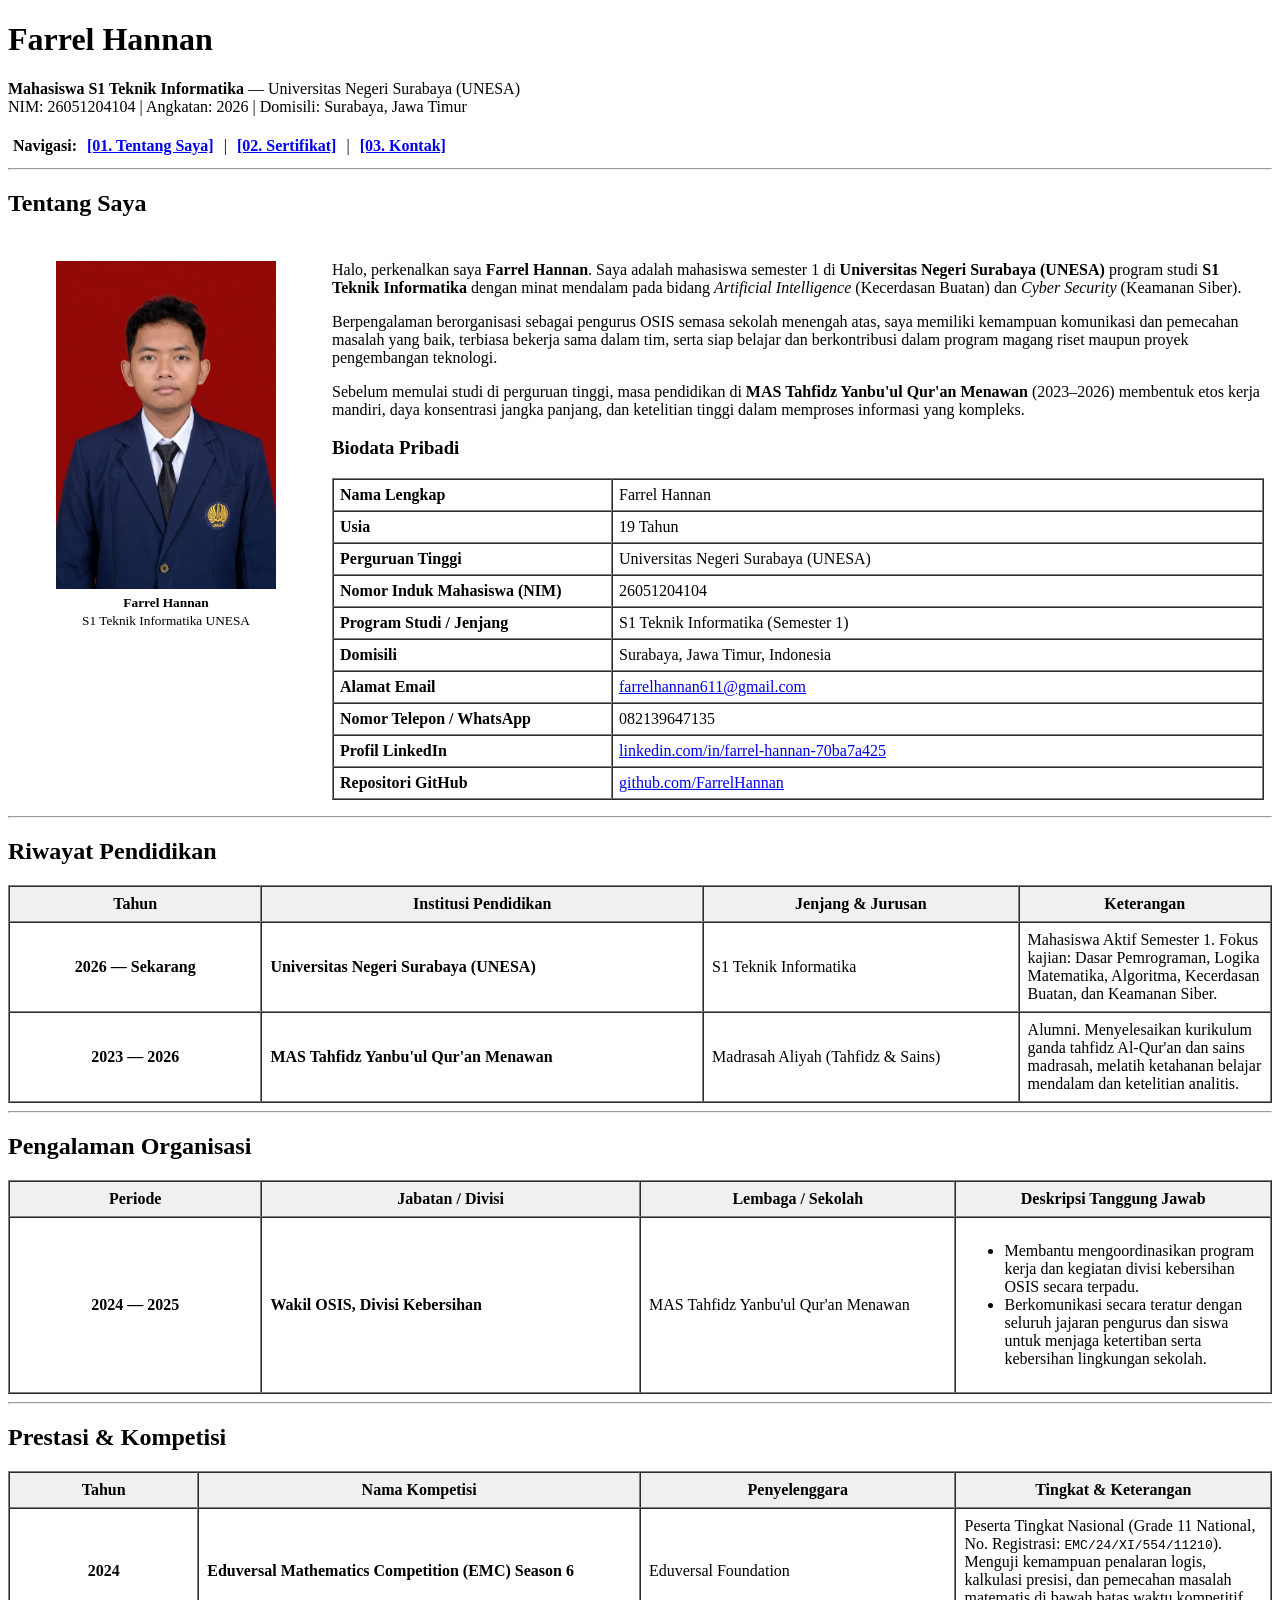
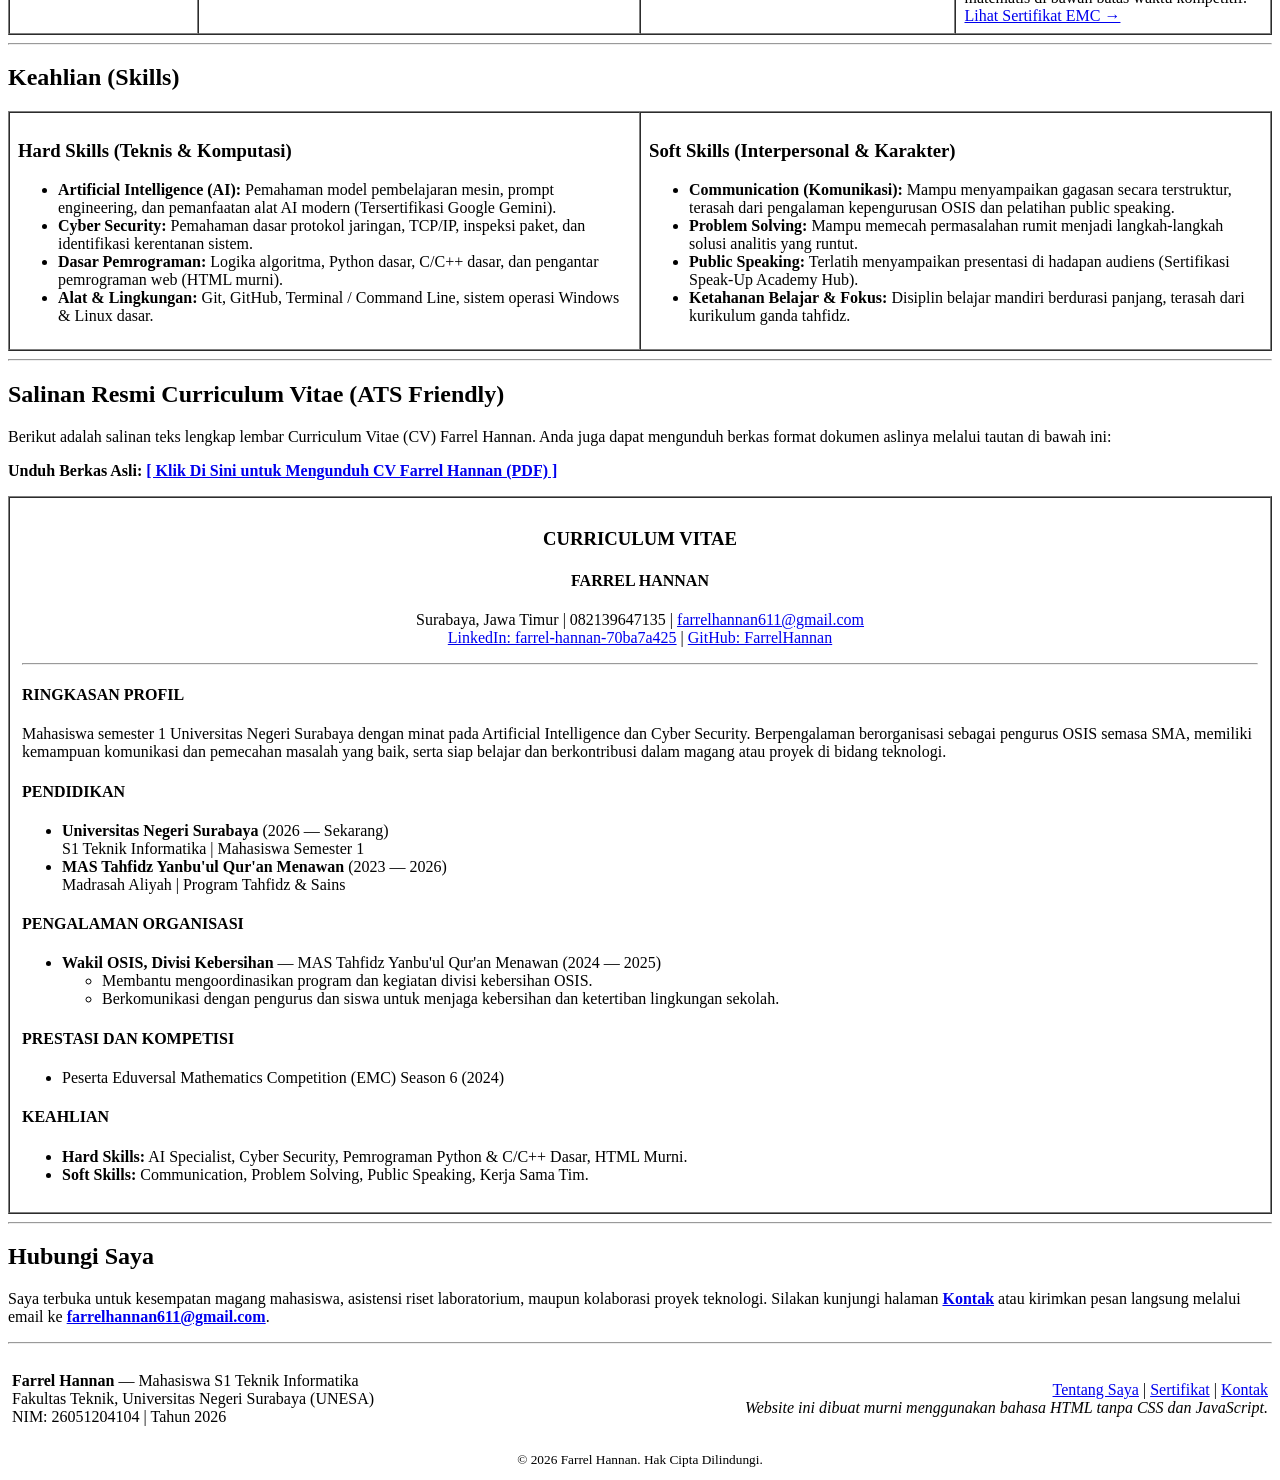
==== commit cb6a9e9d: "feat: ubah portofolio ke HTML murni tanpa CSS dan JavaScript" ====
--- a/index.html
+++ b/index.html
@@ -3,502 +3,345 @@
 <head>
   <meta charset="UTF-8">
   <meta name="viewport" content="width=device-width, initial-scale=1.0">
-  <title>Farrel Hannan — Tentang Saya & Portofolio Mahasiswa Teknik Informatika UNESA</title>
-  <meta name="description" content="Profil akademik, latar belakang, riwayat pendidikan, pengalaman organisasi, keahlian, dan resume CV Farrel Hannan, mahasiswa S1 Teknik Informatika Universitas Negeri Surabaya.">
+  <title>Farrel Hannan — Portofolio & Tentang Saya</title>
+  <meta name="description" content="Profil akademik, biodata lengkap, riwayat pendidikan, pengalaman organisasi, keahlian, dan resume CV resmi Farrel Hannan, mahasiswa S1 Teknik Informatika Universitas Negeri Surabaya.">
   <meta name="author" content="Farrel Hannan">
-
-  <!-- Open Graph -->
-  <meta property="og:title" content="Farrel Hannan — Tentang Saya & Portofolio Teknik Informatika UNESA">
-  <meta property="og:description" content="Kajian kecerdasan buatan dan keamanan siber, riwayat organisasi OSIS, prestasi kompetisi matematika, serta resume CV resmi.">
-  <meta property="og:type" content="website">
-  <meta property="og:locale" content="id_ID">
-
-  <!-- Favicon -->
   <link rel="icon" type="image/svg+xml" href="assets/favicon.svg">
-
-  <!-- Google Fonts: Instrument Serif, Public Sans, JetBrains Mono -->
-  <link rel="preconnect" href="https://fonts.googleapis.com">
-  <link rel="preconnect" href="https://fonts.gstatic.com" crossorigin>
-  <link href="https://fonts.googleapis.com/css2?family=Instrument+Serif:ital@0;1&family=JetBrains+Mono:wght@400;500&family=Public+Sans:ital,wght@0,300..700;1,300..700&display=swap" rel="stylesheet">
-
-  <!-- Stylesheet -->
-  <link rel="stylesheet" href="css/style.css">
-
-  <!-- Scripts -->
-  <script src="js/main.js" defer></script>
 </head>
 <body>
-  <!-- Aksesibilitas: Skip Link -->
-  <a href="#main-content" class="skip-link">Loncat ke konten utama</a>
-
-  <!-- Masthead Editorial -->
-  <header class="masthead">
-    <div class="container">
-      <div class="masthead-meta">
-        <span class="masthead-meta-item">
-          <span class="meta-dot" aria-hidden="true"></span>
-          Surabaya, Jawa Timur
-        </span>
-        <span class="masthead-meta-item">UNESA · NIM 26051204104</span>
-        <span class="masthead-meta-item current-time-display" aria-label="Waktu lokal Surabaya">--:-- WIB</span>
-      </div>
-
-      <div class="masthead-main">
-        <div class="site-title">
-          <a href="index.html">Farrel Hannan</a>
-          <span class="site-subtitle">Teknik Informatika · Angkatan 2026</span>
-        </div>
-
-        <button type="button" class="nav-toggle" aria-expanded="false" aria-controls="primary-nav" aria-label="Buka navigasi menu">
-          Menu [=]
-        </button>
-
-        <nav id="primary-nav" class="nav-menu" aria-label="Navigasi Utama">
-          <a href="index.html" class="nav-link"><span class="nav-num">01.</span> Tentang Saya</a>
-          <a href="sertifikat.html" class="nav-link"><span class="nav-num">02.</span> Sertifikat</a>
-          <a href="kontak.html" class="nav-link"><span class="nav-num">03.</span> Kontak</a>
-        </nav>
-      </div>
-    </div>
+
+  <!-- Bagian Header & Navigasi -->
+  <header>
+    <h1>Farrel Hannan</h1>
+    <p>
+      <strong>Mahasiswa S1 Teknik Informatika</strong> — Universitas Negeri Surabaya (UNESA)<br>
+      NIM: 26051204104 | Angkatan: 2026 | Domisili: Surabaya, Jawa Timur
+    </p>
+
+    <!-- Navigasi Menu Antar-Halaman -->
+    <nav>
+      <table border="0" cellpadding="5" cellspacing="0">
+        <tr>
+          <td><strong>Navigasi:</strong></td>
+          <td><a href="index.html"><strong>[01. Tentang Saya]</strong></a></td>
+          <td>|</td>
+          <td><a href="sertifikat.html"><strong>[02. Sertifikat]</strong></a></td>
+          <td>|</td>
+          <td><a href="kontak.html"><strong>[03. Kontak]</strong></a></td>
+        </tr>
+      </table>
+    </nav>
   </header>
 
-  <!-- Konten Utama: Tentang Saya & Portofolio Terpadu -->
-  <main id="main-content" class="fade-in-entry">
-
-    <!-- Hero / Pernyataan Sikap & Ringkasan Diri -->
-    <section class="hero-editorial" aria-labelledby="hero-heading">
-      <div class="container">
-        <div class="hero-meta-label">
-          <span class="mono-num">// 00</span>
-          <span>Tentang Saya · Profil & Disiplin Belajar</span>
-        </div>
-
-        <h1 id="hero-heading" class="hero-statement">
-          Mendalami fondasi <em>kecerdasan buatan</em> dan arsitektur <em>keamanan siber</em> melalui penalaran matematika dan pengujian sistem langsung.
-        </h1>
-
-        <div class="hero-subdeck">
-          <!-- Foto Resmi Akademik Mahasiswa -->
-          <div class="hero-photo-col">
-            <figure class="profile-photo-frame">
-              <img src="assets/farrel-hannan.jpg" alt="Foto Resmi Farrel Hannan, Mahasiswa S1 Teknik Informatika Universitas Negeri Surabaya" class="profile-photo-img" width="480" height="640">
-              <figcaption class="profile-photo-caption">
-                <span class="mono-num">// FOTO RESMI</span>
-                <span>Farrel Hannan · UNESA</span>
+  <hr>
+
+  <!-- Konten Utama -->
+  <main>
+
+    <!-- Seksi Profil & Biodata Diri -->
+    <section>
+      <h2>Tentang Saya</h2>
+
+      <table border="0" cellpadding="8" cellspacing="0" width="100%">
+        <tr valign="top">
+          <!-- Kolom Foto Profil -->
+          <td width="240" align="center">
+            <figure>
+              <img src="assets/farrel-hannan.jpg" alt="Foto Resmi Farrel Hannan - Mahasiswa S1 Teknik Informatika UNESA" width="220">
+              <figcaption>
+                <small><strong>Farrel Hannan</strong><br>S1 Teknik Informatika UNESA</small>
               </figcaption>
             </figure>
-          </div>
-
-          <div class="hero-bio-short">
-            <p class="lead-text" style="font-weight: 400; margin-bottom: 1.25rem;">
+          </td>
+
+          <!-- Kolom Deskripsi Diri & Biodata -->
+          <td>
+            <p>
+              Halo, perkenalkan saya <strong>Farrel Hannan</strong>. Saya adalah mahasiswa semester 1 di <strong>Universitas Negeri Surabaya (UNESA)</strong> program studi <strong>S1 Teknik Informatika</strong> dengan minat mendalam pada bidang <em>Artificial Intelligence</em> (Kecerdasan Buatan) dan <em>Cyber Security</em> (Keamanan Siber).
+            </p>
+            <p>
+              Berpengalaman berorganisasi sebagai pengurus OSIS semasa sekolah menengah atas, saya memiliki kemampuan komunikasi dan pemecahan masalah yang baik, terbiasa bekerja sama dalam tim, serta siap belajar dan berkontribusi dalam program magang riset maupun proyek pengembangan teknologi.
+            </p>
+            <p>
+              Sebelum memulai studi di perguruan tinggi, masa pendidikan di <strong>MAS Tahfidz Yanbu'ul Qur'an Menawan</strong> (2023–2026) membentuk etos kerja mandiri, daya konsentrasi jangka panjang, dan ketelitian tinggi dalam memproses informasi yang kompleks.
+            </p>
+
+            <h3>Biodata Pribadi</h3>
+            <table border="1" cellpadding="6" cellspacing="0" width="100%">
+              <tr>
+                <th width="30%" align="left">Nama Lengkap</th>
+                <td>Farrel Hannan</td>
+              </tr>
+              <tr>
+                <th align="left">Usia</th>
+                <td>19 Tahun</td>
+              </tr>
+              <tr>
+                <th align="left">Perguruan Tinggi</th>
+                <td>Universitas Negeri Surabaya (UNESA)</td>
+              </tr>
+              <tr>
+                <th align="left">Nomor Induk Mahasiswa (NIM)</th>
+                <td>26051204104</td>
+              </tr>
+              <tr>
+                <th align="left">Program Studi / Jenjang</th>
+                <td>S1 Teknik Informatika (Semester 1)</td>
+              </tr>
+              <tr>
+                <th align="left">Domisili</th>
+                <td>Surabaya, Jawa Timur, Indonesia</td>
+              </tr>
+              <tr>
+                <th align="left">Alamat Email</th>
+                <td><a href="mailto:farrelhannan611@gmail.com">farrelhannan611@gmail.com</a></td>
+              </tr>
+              <tr>
+                <th align="left">Nomor Telepon / WhatsApp</th>
+                <td>082139647135</td>
+              </tr>
+              <tr>
+                <th align="left">Profil LinkedIn</th>
+                <td><a href="https://www.linkedin.com/in/farrel-hannan-70ba7a425" target="_blank">linkedin.com/in/farrel-hannan-70ba7a425</a></td>
+              </tr>
+              <tr>
+                <th align="left">Repositori GitHub</th>
+                <td><a href="https://github.com/FarrelHannan" target="_blank">github.com/FarrelHannan</a></td>
+              </tr>
+            </table>
+          </td>
+        </tr>
+      </table>
+    </section>
+
+    <hr>
+
+    <!-- Seksi Riwayat Pendidikan -->
+    <section>
+      <h2>Riwayat Pendidikan</h2>
+      <table border="1" cellpadding="8" cellspacing="0" width="100%">
+        <thead>
+          <tr bgcolor="#f0f0f0">
+            <th width="20%">Tahun</th>
+            <th width="35%">Institusi Pendidikan</th>
+            <th width="25%">Jenjang & Jurusan</th>
+            <th>Keterangan</th>
+          </tr>
+        </thead>
+        <tbody>
+          <tr>
+            <td align="center"><strong>2026 — Sekarang</strong></td>
+            <td><strong>Universitas Negeri Surabaya (UNESA)</strong></td>
+            <td>S1 Teknik Informatika</td>
+            <td>Mahasiswa Aktif Semester 1. Fokus kajian: Dasar Pemrograman, Logika Matematika, Algoritma, Kecerdasan Buatan, dan Keamanan Siber.</td>
+          </tr>
+          <tr>
+            <td align="center"><strong>2023 — 2026</strong></td>
+            <td><strong>MAS Tahfidz Yanbu'ul Qur'an Menawan</strong></td>
+            <td>Madrasah Aliyah (Tahfidz & Sains)</td>
+            <td>Alumni. Menyelesaikan kurikulum ganda tahfidz Al-Qur'an dan sains madrasah, melatih ketahanan belajar mendalam dan ketelitian analitis.</td>
+          </tr>
+        </tbody>
+      </table>
+    </section>
+
+    <hr>
+
+    <!-- Seksi Pengalaman Organisasi -->
+    <section>
+      <h2>Pengalaman Organisasi</h2>
+      <table border="1" cellpadding="8" cellspacing="0" width="100%">
+        <thead>
+          <tr bgcolor="#f0f0f0">
+            <th width="20%">Periode</th>
+            <th width="30%">Jabatan / Divisi</th>
+            <th width="25%">Lembaga / Sekolah</th>
+            <th>Deskripsi Tanggung Jawab</th>
+          </tr>
+        </thead>
+        <tbody>
+          <tr>
+            <td align="center"><strong>2024 — 2025</strong></td>
+            <td><strong>Wakil OSIS, Divisi Kebersihan</strong></td>
+            <td>MAS Tahfidz Yanbu'ul Qur'an Menawan</td>
+            <td>
+              <ul>
+                <li>Membantu mengoordinasikan program kerja dan kegiatan divisi kebersihan OSIS secara terpadu.</li>
+                <li>Berkomunikasi secara teratur dengan seluruh jajaran pengurus dan siswa untuk menjaga ketertiban serta kebersihan lingkungan sekolah.</li>
+              </ul>
+            </td>
+          </tr>
+        </tbody>
+      </table>
+    </section>
+
+    <hr>
+
+    <!-- Seksi Prestasi & Kompetisi -->
+    <section>
+      <h2>Prestasi & Kompetisi</h2>
+      <table border="1" cellpadding="8" cellspacing="0" width="100%">
+        <thead>
+          <tr bgcolor="#f0f0f0">
+            <th width="15%">Tahun</th>
+            <th width="35%">Nama Kompetisi</th>
+            <th width="25%">Penyelenggara</th>
+            <th>Tingkat & Keterangan</th>
+          </tr>
+        </thead>
+        <tbody>
+          <tr>
+            <td align="center"><strong>2024</strong></td>
+            <td><strong>Eduversal Mathematics Competition (EMC) Season 6</strong></td>
+            <td>Eduversal Foundation</td>
+            <td>
+              Peserta Tingkat Nasional (Grade 11 National, No. Registrasi: <code>EMC/24/XI/554/11210</code>). Menguji kemampuan penalaran logis, kalkulasi presisi, dan pemecahan masalah matematis di bawah batas waktu kompetitif.<br>
+              <a href="sertifikat.html#emc">Lihat Sertifikat EMC &rarr;</a>
+            </td>
+          </tr>
+        </tbody>
+      </table>
+    </section>
+
+    <hr>
+
+    <!-- Seksi Pemetaan Keahlian -->
+    <section>
+      <h2>Keahlian (Skills)</h2>
+      <table border="1" cellpadding="8" cellspacing="0" width="100%">
+        <tr valign="top">
+          <td width="50%">
+            <h3>Hard Skills (Teknis & Komputasi)</h3>
+            <ul>
+              <li><strong>Artificial Intelligence (AI):</strong> Pemahaman model pembelajaran mesin, prompt engineering, dan pemanfaatan alat AI modern (Tersertifikasi Google Gemini).</li>
+              <li><strong>Cyber Security:</strong> Pemahaman dasar protokol jaringan, TCP/IP, inspeksi paket, dan identifikasi kerentanan sistem.</li>
+              <li><strong>Dasar Pemrograman:</strong> Logika algoritma, Python dasar, C/C++ dasar, dan pengantar pemrograman web (HTML murni).</li>
+              <li><strong>Alat & Lingkungan:</strong> Git, GitHub, Terminal / Command Line, sistem operasi Windows & Linux dasar.</li>
+            </ul>
+          </td>
+          <td width="50%">
+            <h3>Soft Skills (Interpersonal & Karakter)</h3>
+            <ul>
+              <li><strong>Communication (Komunikasi):</strong> Mampu menyampaikan gagasan secara terstruktur, terasah dari pengalaman kepengurusan OSIS dan pelatihan public speaking.</li>
+              <li><strong>Problem Solving:</strong> Mampu memecah permasalahan rumit menjadi langkah-langkah solusi analitis yang runtut.</li>
+              <li><strong>Public Speaking:</strong> Terlatih menyampaikan presentasi di hadapan audiens (Sertifikasi Speak-Up Academy Hub).</li>
+              <li><strong>Ketahanan Belajar & Fokus:</strong> Disiplin belajar mandiri berdurasi panjang, terasah dari kurikulum ganda tahfidz.</li>
+            </ul>
+          </td>
+        </tr>
+      </table>
+    </section>
+
+    <hr>
+
+    <!-- Seksi Salinan Curriculum Vitae (Format ATS Friendly) -->
+    <section id="cv">
+      <h2>Salinan Resmi Curriculum Vitae (ATS Friendly)</h2>
+      <p>
+        Berikut adalah salinan teks lengkap lembar Curriculum Vitae (CV) Farrel Hannan. Anda juga dapat mengunduh berkas format dokumen aslinya melalui tautan di bawah ini:
+      </p>
+
+      <p>
+        <strong>Unduh Berkas Asli:</strong> 
+        <a href="assets/cv-farrel-hannan.pdf" target="_blank"><strong>[ Klik Di Sini untuk Mengunduh CV Farrel Hannan (PDF) ]</strong></a>
+      </p>
+
+      <table border="1" cellpadding="12" cellspacing="0" width="100%">
+        <tr>
+          <td>
+            <h3 align="center">CURRICULUM VITAE</h3>
+            <h4 align="center">FARREL HANNAN</h4>
+            <p align="center">
+              Surabaya, Jawa Timur | 082139647135 | <a href="mailto:farrelhannan611@gmail.com">farrelhannan611@gmail.com</a><br>
+              <a href="https://www.linkedin.com/in/farrel-hannan-70ba7a425" target="_blank">LinkedIn: farrel-hannan-70ba7a425</a> | 
+              <a href="https://github.com/FarrelHannan" target="_blank">GitHub: FarrelHannan</a>
+            </p>
+            <hr>
+
+            <h4>RINGKASAN PROFIL</h4>
+            <p>
               Mahasiswa semester 1 Universitas Negeri Surabaya dengan minat pada Artificial Intelligence dan Cyber Security. Berpengalaman berorganisasi sebagai pengurus OSIS semasa SMA, memiliki kemampuan komunikasi dan pemecahan masalah yang baik, serta siap belajar dan berkontribusi dalam magang atau proyek di bidang teknologi.
             </p>
-            <p class="text-muted" style="font-size: 0.95rem;">
-              Sebelum memulai studi di perguruan tinggi, masa pendidikan di MAS Tahfidz Yanbu'ul Qur'an Menawan (2023–2026) membentuk etos kerja mandiri, daya konsentrasi jangka panjang, dan ketelitian tinggi dalam memproses informasi rumit.
-            </p>
-          </div>
-
-          <div class="hero-specs-list">
-            <dl>
-              <dt>Nama</dt>
-              <dd>Farrel Hannan</dd>
-              <dt>Usia</dt>
-              <dd>19 Tahun</dd>
-              <dt>Domisili</dt>
-              <dd>Surabaya, Jawa Timur</dd>
-              <dt>Kampus</dt>
-              <dd>Universitas Negeri Surabaya</dd>
-              <dt>NIM</dt>
-              <dd>26051204104</dd>
-              <dt>Jenjang</dt>
-              <dd>S1 Teknik Informatika (Semester 1)</dd>
-              <dt>Email</dt>
-              <dd><a href="mailto:farrelhannan611@gmail.com" style="color: var(--accent); text-decoration: underline;">farrelhannan611@gmail.com</a></dd>
-              <dt>Telepon</dt>
-              <dd>082139647135</dd>
-              <dt>LinkedIn</dt>
-              <dd><a href="https://www.linkedin.com/in/farrel-hannan-70ba7a425" target="_blank" rel="noopener noreferrer" style="color: var(--accent); text-decoration: underline;">farrel-hannan-70ba7a425</a></dd>
-              <dt>GitHub</dt>
-              <dd><a href="https://github.com/FarrelHannan" target="_blank" rel="noopener noreferrer" style="color: var(--accent); text-decoration: underline;">FarrelHannan</a></dd>
-            </dl>
-          </div>
-        </div>
-      </div>
-    </section>
-
-    <!-- Seksi 01: Linimasa Pendidikan -->
-    <section class="editorial-section" aria-labelledby="section-pendidikan-heading">
-      <div class="container">
-        <div class="editorial-layout">
-          <div class="rail-col">
-            <span class="rail-index">// 01</span>
-            <h2 id="section-pendidikan-heading" class="rail-title">Pendidikan</h2>
-            <p class="rail-desc">
-              Riwayat pendidikan formal dari jenjang menengah hingga pendidikan tinggi.
-            </p>
-          </div>
-
-          <div class="content-col">
-            <div class="timeline-editorial">
-              <!-- Pendidikan 1: UNESA -->
-              <article class="timeline-row">
-                <div class="timeline-period">
-                  2026 — Sekarang
-                  <div class="mono-tag" style="display: block; margin-top: 0.25rem;">[ MAHASISWA AKTIF ]</div>
-                </div>
-                <div>
-                  <h3 class="timeline-institution">Universitas Negeri Surabaya</h3>
-                  <div class="timeline-degree">S1 Teknik Informatika · Mahasiswa Semester 1</div>
-                  <p class="timeline-notes">
-                    Mempelajari dasar sains komputer, logika matematika, algoritma dan pemrograman. Memulai penelitian mandiri di bidang pemodelan kecerdasan buatan serta pemantauan keamanan jaringan.
-                  </p>
-                </div>
-              </article>
-
-              <!-- Pendidikan 2: MAS Tahfidz Yanbu'ul Qur'an Menawan -->
-              <article class="timeline-row">
-                <div class="timeline-period">
-                  2023 — 2026
-                  <div class="mono-tag" style="display: block; margin-top: 0.25rem;">[ ALUMNI ]</div>
-                </div>
-                <div>
-                  <h3 class="timeline-institution">MAS Tahfidz Yanbu'ul Qur'an Menawan</h3>
-                  <div class="timeline-degree">Madrasah Aliyah · Program Tahfidz & Sains</div>
-                  <p class="timeline-notes">
-                    Menyelesaikan pendidikan menengah dengan kurikulum ganda tahfidz dan sains. Membentuk daya ingat analitis, ketahanan belajar mendalam, dan kedisiplinan kerja terstruktur.
-                  </p>
-                </div>
-              </article>
-            </div>
-          </div>
-        </div>
-      </div>
-    </section>
-
-    <!-- Seksi 02: Pengalaman Organisasi -->
-    <section class="editorial-section" style="padding-top: 0;" aria-labelledby="section-organisasi-heading">
-      <div class="container">
-        <hr class="rule-solid" style="margin-bottom: var(--space-xl);">
-
-        <div class="editorial-layout">
-          <div class="rail-col">
-            <span class="rail-index">// 02</span>
-            <h2 id="section-organisasi-heading" class="rail-title">Organisasi</h2>
-            <p class="rail-desc">
-              Rekam jejak kepemimpinan, koordinasi program, dan komunikasi antar-divisi.
-            </p>
-          </div>
-
-          <div class="content-col">
-            <div class="timeline-editorial">
-              <article class="timeline-row">
-                <div class="timeline-period">
-                  2024 — 2025
-                  <div class="mono-tag" style="display: block; margin-top: 0.25rem;">[ PENGURUS OSIS ]</div>
-                </div>
-                <div>
-                  <h3 class="timeline-institution">Wakil OSIS, Divisi Kebersihan</h3>
-                  <div class="timeline-degree">MAS Tahfidz Yanbu'ul Qur'an Menawan</div>
-                  <ul class="bullet-list-editorial" style="margin-top: 0.75rem;">
-                    <li>Membantu mengoordinasikan program dan kegiatan divisi kebersihan OSIS.</li>
-                    <li>Berkomunikasi secara teratur dengan jajaran pengurus dan siswa untuk menjaga kebersihan dan ketertiban lingkungan sekolah.</li>
-                  </ul>
-                </div>
-              </article>
-            </div>
-          </div>
-        </div>
-      </div>
-    </section>
-
-    <!-- Seksi 03: Prestasi & Kompetisi -->
-    <section class="editorial-section" style="padding-top: 0;" aria-labelledby="section-prestasi-heading">
-      <div class="container">
-        <hr class="rule-solid" style="margin-bottom: var(--space-xl);">
-
-        <div class="editorial-layout">
-          <div class="rail-col">
-            <span class="rail-index">// 03</span>
-            <h2 id="section-prestasi-heading" class="rail-title">Prestasi</h2>
-            <p class="rail-desc">
-              Pengujian kemampuan kuantitatif dan penalaran logis di tingkat nasional.
-            </p>
-          </div>
-
-          <div class="content-col">
-            <div class="timeline-editorial">
-              <article class="timeline-row">
-                <div class="timeline-period">
-                  2024
-                  <div class="mono-tag" style="display: block; margin-top: 0.25rem;">[ TINGKAT NASIONAL ]</div>
-                </div>
-                <div>
-                  <h3 class="timeline-institution">Peserta Eduversal Mathematics Competition</h3>
-                  <div class="timeline-degree">Eduversal Foundation · Kompetisi Matematika Nasional</div>
-                  <p class="timeline-notes">
-                    Menguji kemampuan logika matematis, kalkulasi presisi, dan penyelesaian masalah komputasional di bawah batasan waktu kompetitif.
-                  </p>
-                </div>
-              </article>
-            </div>
-
-            <div style="margin-top: 1.5rem; text-align: right;">
-              <a href="sertifikat.html" class="text-action-link">Buka Arsip Lengkap Sertifikat & Lisensi (4 Dokumen Resmi) &rarr;</a>
-            </div>
-          </div>
-        </div>
-      </div>
-    </section>
-
-    <!-- Seksi 04: Pemetaan Keahlian CV -->
-    <section class="editorial-section" style="padding-top: 0;" aria-labelledby="section-keahlian-heading">
-      <div class="container">
-        <hr class="rule-solid" style="margin-bottom: var(--space-xl);">
-
-        <div class="editorial-layout">
-          <div class="rail-col">
-            <span class="rail-index">// 04</span>
-            <h2 id="section-keahlian-heading" class="rail-title">Keahlian</h2>
-            <p class="rail-desc">
-              Kompetensi teknis dan kapasitas interpersonal sesuai lembar resmi CV.
-            </p>
-          </div>
-
-          <div class="content-col">
-            <div class="skills-grid">
-              <!-- Hard Skills -->
-              <div class="skill-category">
-                <h3 class="skill-category-title">Hard Skills</h3>
-                <div class="skill-category-subtitle">[ TEKNIK & KOMPUTASI ]</div>
-
-                <div class="skill-item-list">
-                  <div class="skill-item-row">
-                    <div>
-                      <div class="skill-item-name">AI Specialist</div>
-                      <div class="text-muted" style="font-size: 0.8125rem;">Kajian model pembelajaran mesin &amp; Siswa Tersertifikasi Gemini (Google for Education).</div>
-                    </div>
-                    <span class="skill-item-status">[ Fokus Utama ]</span>
-                  </div>
-
-                  <div class="skill-item-row">
-                    <div>
-                      <div class="skill-item-name">Cyber Security</div>
-                      <div class="text-muted" style="font-size: 0.8125rem;">Protokol jaringan TCP/IP, inspeksi paket, identifikasi kerentanan.</div>
-                    </div>
-                    <span class="skill-item-status">[ Fokus Utama ]</span>
-                  </div>
-
-                  <div class="skill-item-row">
-                    <div>
-                      <div class="skill-item-name">Pemrograman & Lingkungan</div>
-                      <div class="text-muted" style="font-size: 0.8125rem;">Python, C/C++ dasar algoritma, Linux CLI, Bash, Git.</div>
-                    </div>
-                    <span class="skill-item-status">[ Harian ]</span>
-                  </div>
-                </div>
-              </div>
-
-              <!-- Soft Skills -->
-              <div class="skill-category">
-                <h3 class="skill-category-title">Soft Skills</h3>
-                <div class="skill-category-subtitle">[ METODOLOGI & KOMUNIKASI ]</div>
-
-                <div class="skill-item-list">
-                  <div class="skill-item-row">
-                    <div>
-                      <div class="skill-item-name">Communication</div>
-                      <div class="text-muted" style="font-size: 0.8125rem;">Penyampaian gagasan secara terstruktur, terasah dari pengalaman OSIS.</div>
-                    </div>
-                    <span class="skill-item-status">[ Terlatih ]</span>
-                  </div>
-
-                  <div class="skill-item-row">
-                    <div>
-                      <div class="skill-item-name">Problem Solving</div>
-                      <div class="text-muted" style="font-size: 0.8125rem;">Dekomposisi masalah analitis dan perumusan solusi bertahap.</div>
-                    </div>
-                    <span class="skill-item-status">[ Terlatih ]</span>
-                  </div>
-
-                  <div class="skill-item-row">
-                    <div>
-                      <div class="skill-item-name">Public Speaking &amp; Fokus</div>
-                      <div class="text-muted" style="font-size: 0.8125rem;">Pelatihan Speak-Up Academy Hub, program DBS Foundation You RISE, dan ketahanan belajar tahfidz.</div>
-                    </div>
-                    <span class="skill-item-status">[ Terlatih ]</span>
-                  </div>
-                </div>
-              </div>
-            </div>
-          </div>
-        </div>
-      </div>
-    </section>
-
-    <!-- Seksi 05: Lembar CV Terintegrasi (Format ATS Friendly & Tombol Cetak) -->
-    <section class="editorial-section" style="padding-top: 0;" id="dokumen-cv" aria-labelledby="section-cv-heading">
-      <div class="container">
-        <hr class="rule-solid" style="margin-bottom: var(--space-xl);">
-
-        <div class="cv-action-bar">
-          <div>
-            <span class="mono-num" style="display: block; margin-bottom: 0.2rem;">// 05 · DOKUMEN RESMI</span>
-            <strong id="section-cv-heading" style="font-size: 0.95rem; color: var(--text-main);">Curriculum Vitae (Format ATS Friendly)</strong>
-          </div>
-          <div style="display: flex; gap: 0.75rem; align-items: center; flex-wrap: wrap;">
-            <button type="button" class="btn-editorial" onclick="window.print()" aria-label="Cetak atau simpan CV sebagai PDF">
-              Cetak / Simpan CV (PDF) &darr;
-            </button>
-            <a href="mailto:farrelhannan611@gmail.com?subject=Tawaran%20Magang%20/%20Kolaborasi%20-%20Farrel%20Hannan" class="btn-editorial" style="background-color: transparent; color: var(--text-main);">
-              Hubungi via Email &rarr;
-            </a>
-          </div>
-        </div>
-
-        <!-- Lembar CV Standar ATS yang Tersemat Bersih -->
-        <article class="cv-sheet" aria-label="Salinan Lembar Curriculum Vitae Farrel Hannan">
-          <header class="cv-sheet-header">
-            <h2 class="cv-sheet-title">Farrel Hannan</h2>
-            <div class="cv-sheet-meta">
-              <span>Usia: 19 tahun</span>
-              <span>Email: <a href="mailto:farrelhannan611@gmail.com" style="color: inherit; text-decoration: underline;">farrelhannan611@gmail.com</a></span>
-              <span>Telepon: 082139647135</span>
-              <span>Domisili: Surabaya</span>
-            </div>
-          </header>
-
-          <!-- Ringkasan Profil CV -->
-          <section class="cv-sheet-section">
-            <h3 class="cv-sheet-heading">Ringkasan Profil</h3>
-            <p style="margin: 0; line-height: 1.6; color: #222222;">
-              Mahasiswa semester 1 Universitas Negeri Surabaya dengan minat pada Artificial Intelligence dan Cyber Security. Berpengalaman berorganisasi sebagai pengurus OSIS semasa SMA, memiliki kemampuan komunikasi dan pemecahan masalah yang baik, serta siap belajar dan berkontribusi dalam magang atau proyek di bidang teknologi.
-            </p>
-          </section>
-
-          <!-- Pendidikan CV -->
-          <section class="cv-sheet-section">
-            <h3 class="cv-sheet-heading">Pendidikan</h3>
-            <div style="margin-bottom: 0.75rem;">
-              <div style="display: flex; justify-content: space-between; flex-wrap: wrap; font-weight: 600; color: #111111;">
-                <span>Universitas Negeri Surabaya</span>
-                <span style="font-family: var(--font-mono); font-size: 0.8125rem; font-weight: normal;">2026 – Sekarang</span>
-              </div>
-              <div style="font-size: 0.875rem; color: #444444;">S1 Teknik Informatika | Mahasiswa semester 1</div>
-            </div>
-
-            <div>
-              <div style="display: flex; justify-content: space-between; flex-wrap: wrap; font-weight: 600; color: #111111;">
-                <span>MAS Tahfidz Yanbu'ul Qur'an Menawan</span>
-                <span style="font-family: var(--font-mono); font-size: 0.8125rem; font-weight: normal;">2023 – 2026</span>
-              </div>
-            </div>
-          </section>
-
-          <!-- Pengalaman Organisasi CV -->
-          <section class="cv-sheet-section">
-            <h3 class="cv-sheet-heading">Pengalaman Organisasi</h3>
-            <div style="display: flex; justify-content: space-between; flex-wrap: wrap; font-weight: 600; color: #111111;">
-              <span>Wakil OSIS, Divisi Kebersihan</span>
-              <span style="font-family: var(--font-mono); font-size: 0.8125rem; font-weight: normal;">2024 – 2025</span>
-            </div>
-            <div style="font-size: 0.875rem; color: #444444; margin-bottom: 0.35rem;">MAS Tahfidz Yanbu'ul Qur'an Menawan</div>
-            <ul class="cv-sheet-list">
-              <li>Membantu mengoordinasikan program dan kegiatan divisi kebersihan OSIS</li>
-              <li>Berkomunikasi dengan pengurus dan siswa untuk menjaga kebersihan lingkungan sekolah</li>
-            </ul>
-          </section>
-
-          <!-- Prestasi dan Kompetisi CV -->
-          <section class="cv-sheet-section">
-            <h3 class="cv-sheet-heading">Prestasi dan Kompetisi</h3>
-            <ul class="cv-sheet-list">
-              <li>Peserta Eduversal Mathematic Competition (2024)</li>
-            </ul>
-          </section>
-
-          <!-- Keahlian CV -->
-          <section class="cv-sheet-section" style="margin-bottom: 0;">
-            <h3 class="cv-sheet-heading">Keahlian</h3>
-            <div style="display: grid; grid-template-columns: repeat(auto-fit, minmax(220px, 1fr)); gap: 1.25rem;">
-              <div>
-                <strong style="display: block; font-size: 0.875rem; color: #111111; margin-bottom: 0.25rem;">Hard Skills:</strong>
-                <ul class="cv-sheet-list">
-                  <li>AI Specialist</li>
-                  <li>Cyber Security</li>
+
+            <h4>PENDIDIKAN</h4>
+            <ul>
+              <li>
+                <strong>Universitas Negeri Surabaya</strong> (2026 — Sekarang)<br>
+                S1 Teknik Informatika | Mahasiswa Semester 1
+              </li>
+              <li>
+                <strong>MAS Tahfidz Yanbu'ul Qur'an Menawan</strong> (2023 — 2026)<br>
+                Madrasah Aliyah | Program Tahfidz & Sains
+              </li>
+            </ul>
+
+            <h4>PENGALAMAN ORGANISASI</h4>
+            <ul>
+              <li>
+                <strong>Wakil OSIS, Divisi Kebersihan</strong> — MAS Tahfidz Yanbu'ul Qur'an Menawan (2024 — 2025)
+                <ul>
+                  <li>Membantu mengoordinasikan program dan kegiatan divisi kebersihan OSIS.</li>
+                  <li>Berkomunikasi dengan pengurus dan siswa untuk menjaga kebersihan dan ketertiban lingkungan sekolah.</li>
                 </ul>
-              </div>
-              <div>
-                <strong style="display: block; font-size: 0.875rem; color: #111111; margin-bottom: 0.25rem;">Soft Skills:</strong>
-                <ul class="cv-sheet-list">
-                  <li>Communication</li>
-                  <li>Problem Solving</li>
-                </ul>
-              </div>
-            </div>
-          </section>
-        </article>
-      </div>
-    </section>
-
-    <!-- Callout ke Halaman Kontak -->
-    <section class="editorial-section" style="padding-top: 0;" aria-label="Tautan Kontak Langsung">
-      <div class="container">
-        <div class="editorial-callout" style="margin-top: 0;">
-          <div>
-            <div class="mono-tag" style="margin-bottom: 0.35rem;">[ TERBUKA UNTUK DISKUSI MAGANG & PROYEK ]</div>
-            <div class="callout-title">Tertarik mendiskusikan riset atau tawaran magang?</div>
-          </div>
-          <a href="kontak.html" class="callout-link">Buka Saluran Kontak &rarr;</a>
-        </div>
-      </div>
+              </li>
+            </ul>
+
+            <h4>PRESTASI DAN KOMPETISI</h4>
+            <ul>
+              <li>Peserta Eduversal Mathematics Competition (EMC) Season 6 (2024)</li>
+            </ul>
+
+            <h4>KEAHLIAN</h4>
+            <ul>
+              <li><strong>Hard Skills:</strong> AI Specialist, Cyber Security, Pemrograman Python & C/C++ Dasar, HTML Murni.</li>
+              <li><strong>Soft Skills:</strong> Communication, Problem Solving, Public Speaking, Kerja Sama Tim.</li>
+            </ul>
+          </td>
+        </tr>
+      </table>
+    </section>
+
+    <hr>
+
+    <!-- Seksi Ajakan Kontak -->
+    <section>
+      <h2>Hubungi Saya</h2>
+      <p>
+        Saya terbuka untuk kesempatan magang mahasiswa, asistensi riset laboratorium, maupun kolaborasi proyek teknologi. Silakan kunjungi halaman <a href="kontak.html"><strong>Kontak</strong></a> atau kirimkan pesan langsung melalui email ke <a href="mailto:farrelhannan611@gmail.com"><strong>farrelhannan611@gmail.com</strong></a>.
+      </p>
     </section>
 
   </main>
 
-  <!-- Footer Editorial (Colophon) -->
-  <footer class="site-footer">
-    <div class="container">
-      <div class="footer-grid">
-        <div class="footer-col-content">
-          <div class="footer-col-title">Farrel Hannan · Identitas Dokumen</div>
+  <hr>
+
+  <!-- Bagian Footer Halaman -->
+  <footer>
+    <table border="0" cellpadding="4" cellspacing="0" width="100%">
+      <tr>
+        <td>
           <p>
-            Portofolio ini disusun secara statis tanpa generator atau dependensi kerangka kerja luar. Didesain dengan prinsip editorial majalah cetak untuk mengutamakan keterbacaan, kejelasan data, dan kecepatan akses.
+            <strong>Farrel Hannan</strong> — Mahasiswa S1 Teknik Informatika<br>
+            Fakultas Teknik, Universitas Negeri Surabaya (UNESA)<br>
+            NIM: 26051204104 | Tahun 2026
           </p>
-          <p class="text-muted">
-            Universitas Negeri Surabaya · Fakultas Teknik · S1 Teknik Informatika (NIM 26051204104).
+        </td>
+        <td align="right">
+          <p>
+            <a href="index.html">Tentang Saya</a> | 
+            <a href="sertifikat.html">Sertifikat</a> | 
+            <a href="kontak.html">Kontak</a><br>
+            <em>Website ini dibuat murni menggunakan bahasa HTML tanpa CSS dan JavaScript.</em>
           </p>
-        </div>
-
-        <div class="footer-col-content">
-          <div class="footer-col-title">Indeks Halaman</div>
-          <ul style="line-height: 1.9;">
-            <li><a href="index.html">01. Tentang Saya</a></li>
-            <li><a href="sertifikat.html">02. Sertifikat</a></li>
-            <li><a href="kontak.html">03. Saluran Kontak</a></li>
-          </ul>
-        </div>
-
-        <div class="footer-col-content">
-          <div class="footer-col-title">Kanal Utama</div>
-          <ul style="line-height: 1.9;">
-            <li><a href="mailto:farrelhannan611@gmail.com">farrelhannan611@gmail.com &rarr;</a></li>
-            <li><a href="tel:082139647135">082139647135 (Telepon) &rarr;</a></li>
-            <li><a href="https://www.linkedin.com/in/farrel-hannan-70ba7a425" target="_blank" rel="noopener noreferrer">LinkedIn Profil &rarr;</a></li>
-            <li><a href="https://github.com/FarrelHannan" target="_blank" rel="noopener noreferrer">GitHub Profil &rarr;</a></li>
-          </ul>
-        </div>
-      </div>
-
-      <div class="footer-bottom">
-        <div class="footer-status-pill">
-          <span class="meta-dot" aria-hidden="true"></span>
-          <span>Semester 1 Aktif · Siap untuk Magang Riset / Akademik</span>
-        </div>
-        <div>
-          &copy; 2026 Farrel Hannan. Hak Cipta Dilindungi.
-        </div>
-      </div>
-    </div>
+        </td>
+      </tr>
+      <tr>
+        <td colspan="2" align="center">
+          <small>&copy; 2026 Farrel Hannan. Hak Cipta Dilindungi.</small>
+        </td>
+      </tr>
+    </table>
   </footer>
+
 </body>
 </html>
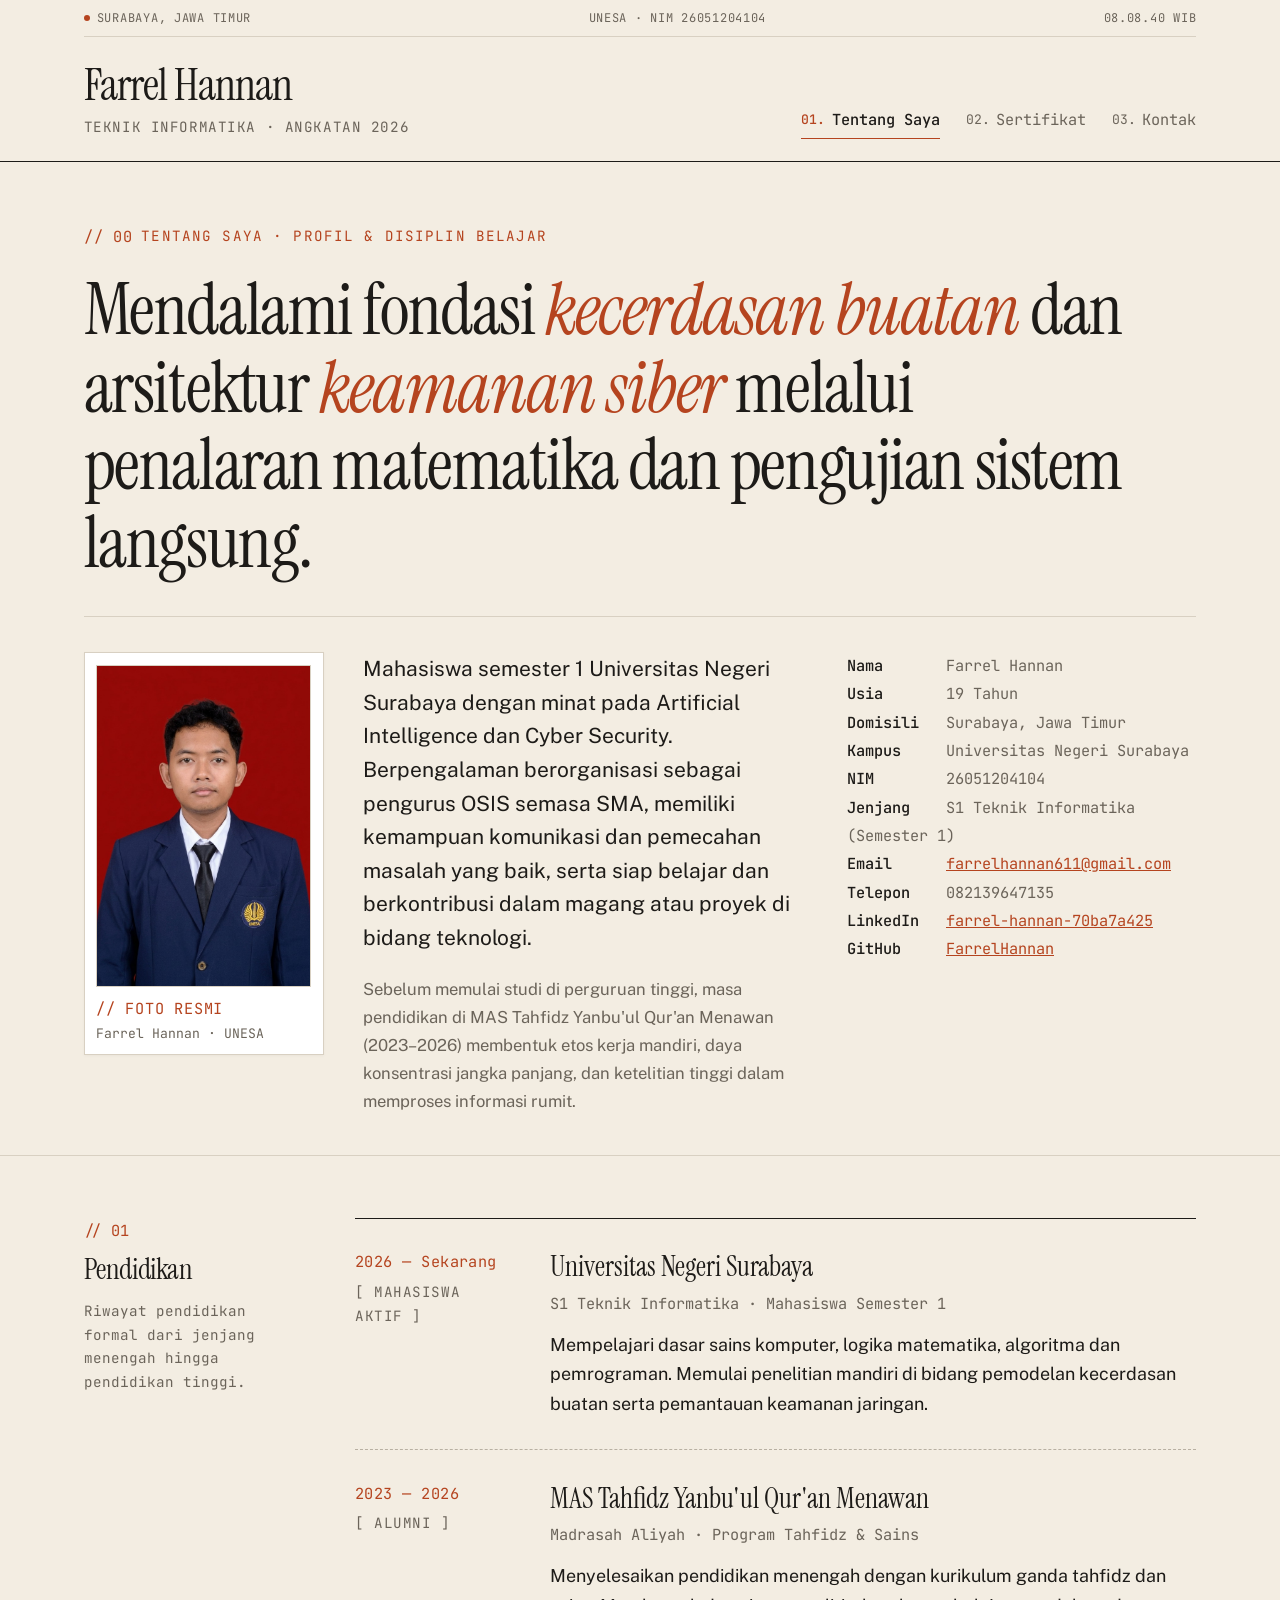
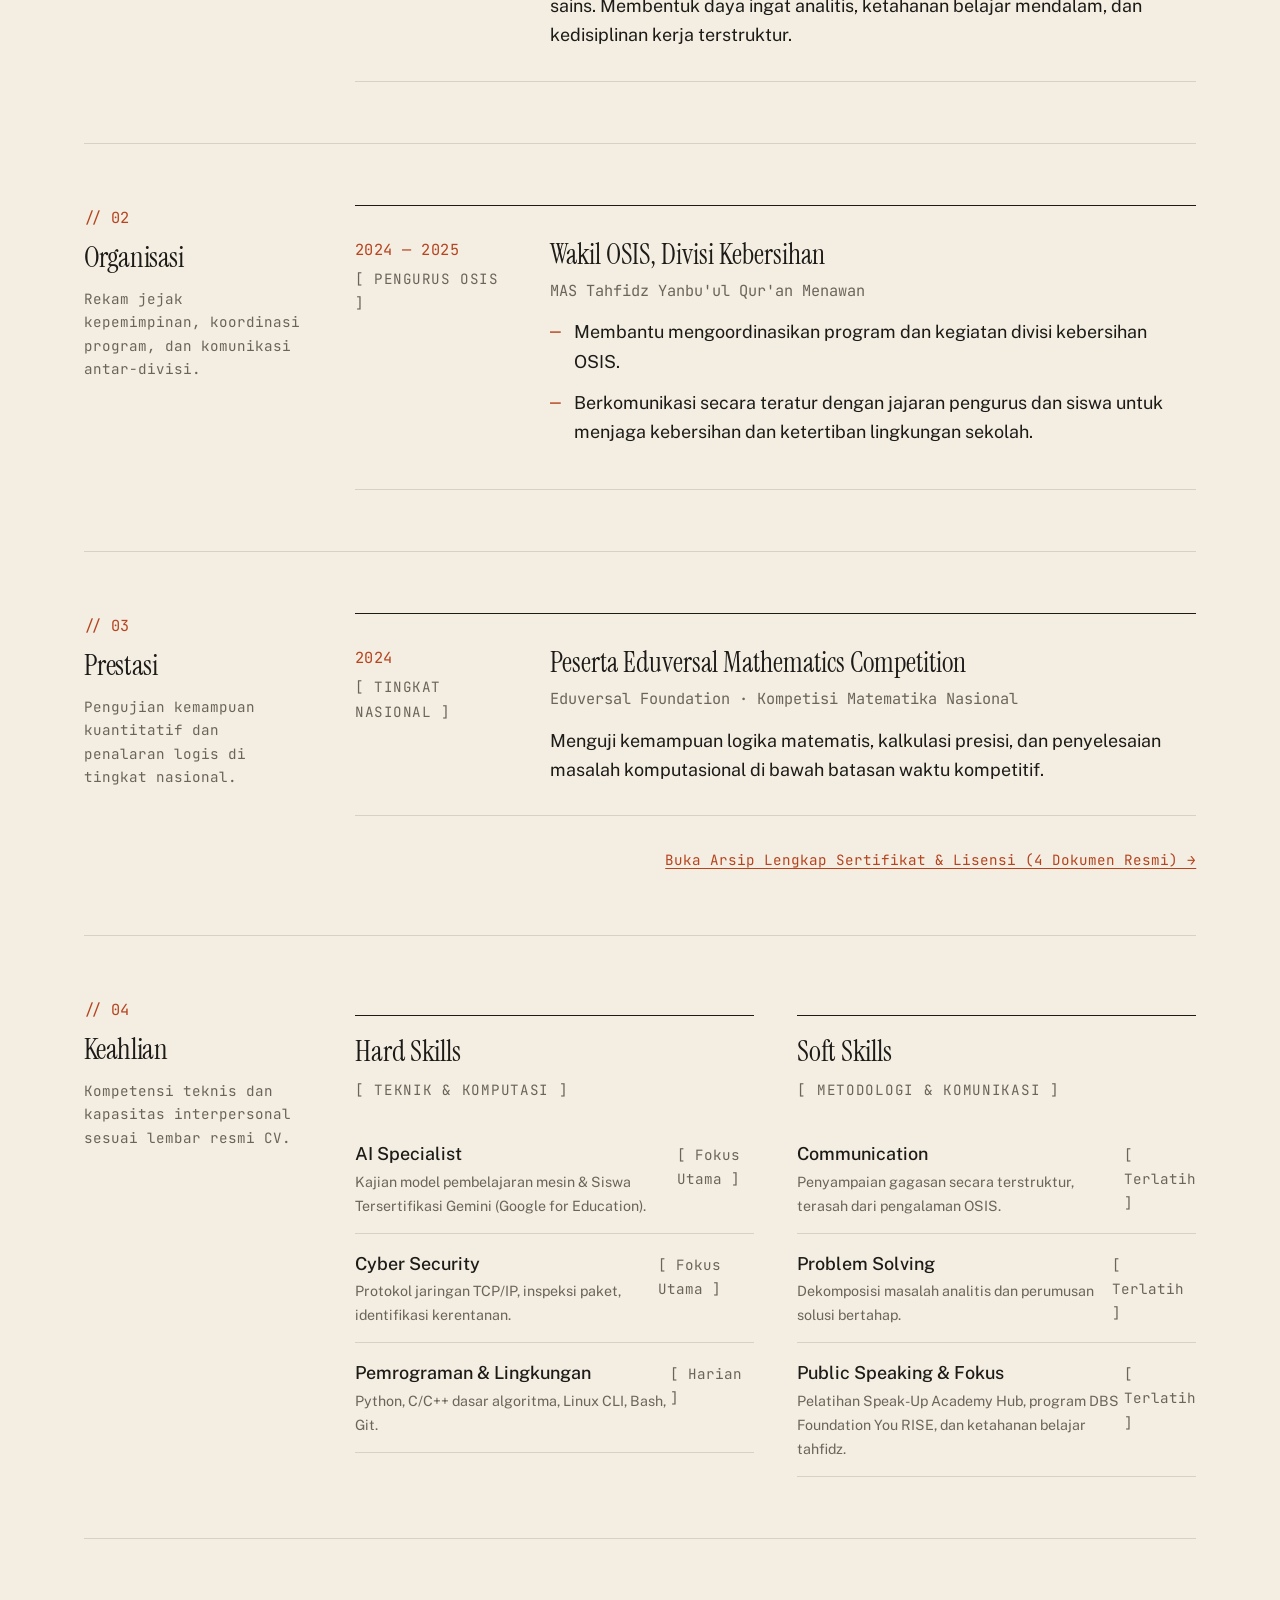
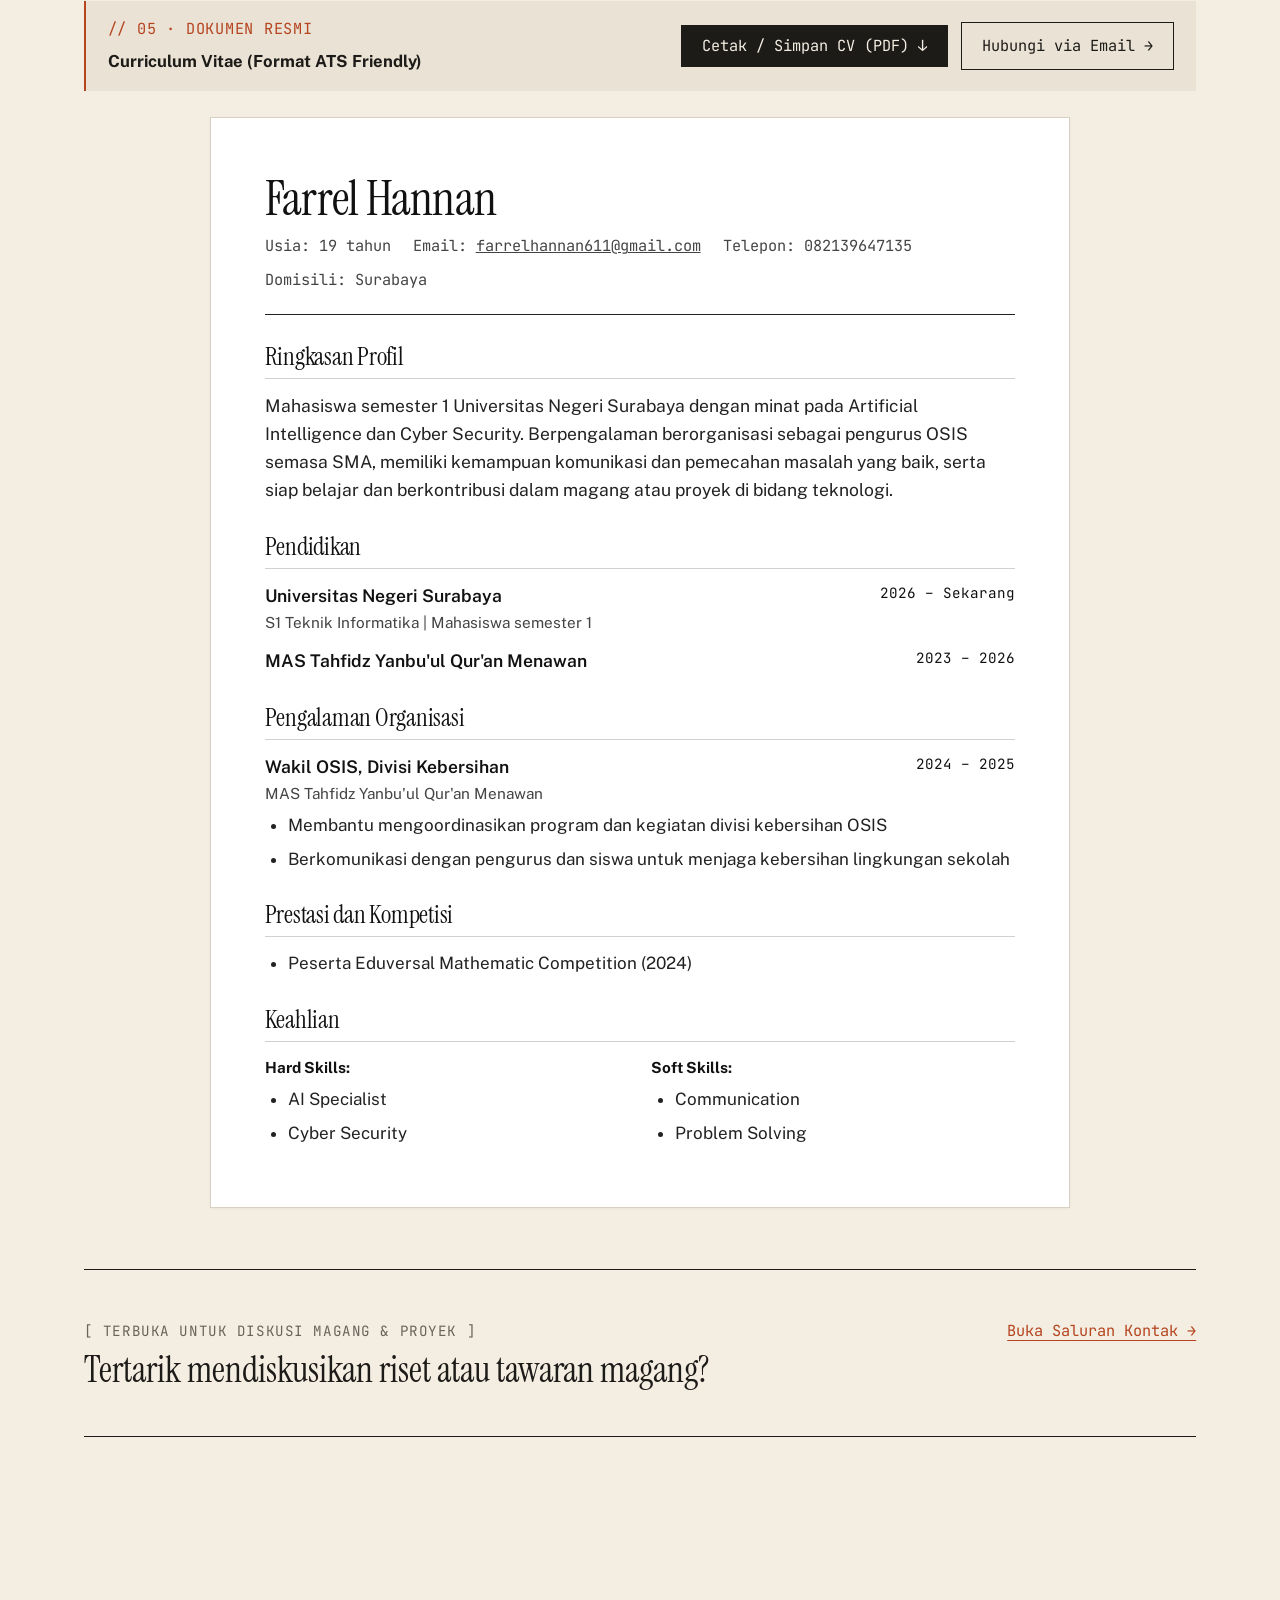
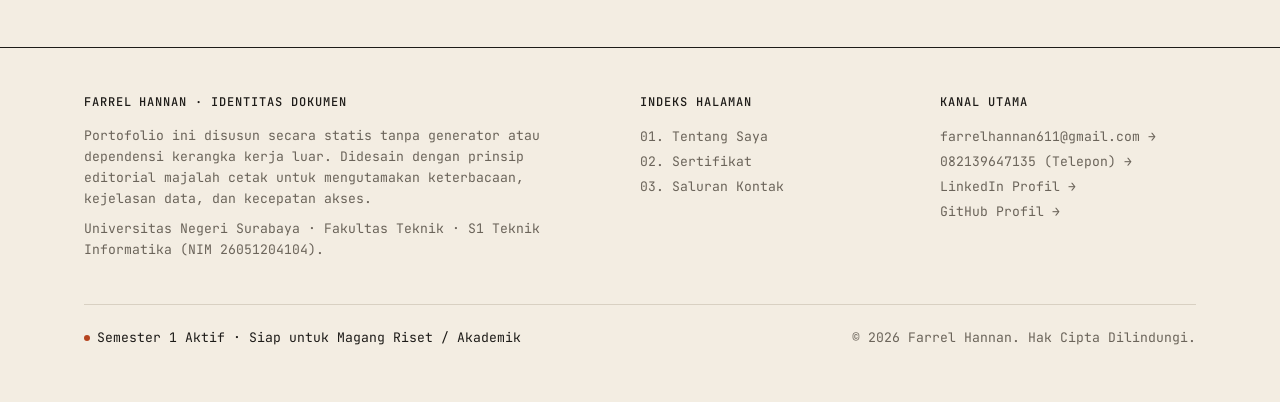
==== commit 35122690: "Revert "feat: ubah portofolio ke HTML murni tanpa CSS dan JavaScript" This reverts commit cb6a9e9d25" ====
--- a/index.html
+++ b/index.html
@@ -3,345 +3,502 @@
 <head>
   <meta charset="UTF-8">
   <meta name="viewport" content="width=device-width, initial-scale=1.0">
-  <title>Farrel Hannan — Portofolio & Tentang Saya</title>
-  <meta name="description" content="Profil akademik, biodata lengkap, riwayat pendidikan, pengalaman organisasi, keahlian, dan resume CV resmi Farrel Hannan, mahasiswa S1 Teknik Informatika Universitas Negeri Surabaya.">
+  <title>Farrel Hannan — Tentang Saya & Portofolio Mahasiswa Teknik Informatika UNESA</title>
+  <meta name="description" content="Profil akademik, latar belakang, riwayat pendidikan, pengalaman organisasi, keahlian, dan resume CV Farrel Hannan, mahasiswa S1 Teknik Informatika Universitas Negeri Surabaya.">
   <meta name="author" content="Farrel Hannan">
+
+  <!-- Open Graph -->
+  <meta property="og:title" content="Farrel Hannan — Tentang Saya & Portofolio Teknik Informatika UNESA">
+  <meta property="og:description" content="Kajian kecerdasan buatan dan keamanan siber, riwayat organisasi OSIS, prestasi kompetisi matematika, serta resume CV resmi.">
+  <meta property="og:type" content="website">
+  <meta property="og:locale" content="id_ID">
+
+  <!-- Favicon -->
   <link rel="icon" type="image/svg+xml" href="assets/favicon.svg">
+
+  <!-- Google Fonts: Instrument Serif, Public Sans, JetBrains Mono -->
+  <link rel="preconnect" href="https://fonts.googleapis.com">
+  <link rel="preconnect" href="https://fonts.gstatic.com" crossorigin>
+  <link href="https://fonts.googleapis.com/css2?family=Instrument+Serif:ital@0;1&family=JetBrains+Mono:wght@400;500&family=Public+Sans:ital,wght@0,300..700;1,300..700&display=swap" rel="stylesheet">
+
+  <!-- Stylesheet -->
+  <link rel="stylesheet" href="css/style.css">
+
+  <!-- Scripts -->
+  <script src="js/main.js" defer></script>
 </head>
 <body>
-
-  <!-- Bagian Header & Navigasi -->
-  <header>
-    <h1>Farrel Hannan</h1>
-    <p>
-      <strong>Mahasiswa S1 Teknik Informatika</strong> — Universitas Negeri Surabaya (UNESA)<br>
-      NIM: 26051204104 | Angkatan: 2026 | Domisili: Surabaya, Jawa Timur
-    </p>
-
-    <!-- Navigasi Menu Antar-Halaman -->
-    <nav>
-      <table border="0" cellpadding="5" cellspacing="0">
-        <tr>
-          <td><strong>Navigasi:</strong></td>
-          <td><a href="index.html"><strong>[01. Tentang Saya]</strong></a></td>
-          <td>|</td>
-          <td><a href="sertifikat.html"><strong>[02. Sertifikat]</strong></a></td>
-          <td>|</td>
-          <td><a href="kontak.html"><strong>[03. Kontak]</strong></a></td>
-        </tr>
-      </table>
-    </nav>
+  <!-- Aksesibilitas: Skip Link -->
+  <a href="#main-content" class="skip-link">Loncat ke konten utama</a>
+
+  <!-- Masthead Editorial -->
+  <header class="masthead">
+    <div class="container">
+      <div class="masthead-meta">
+        <span class="masthead-meta-item">
+          <span class="meta-dot" aria-hidden="true"></span>
+          Surabaya, Jawa Timur
+        </span>
+        <span class="masthead-meta-item">UNESA · NIM 26051204104</span>
+        <span class="masthead-meta-item current-time-display" aria-label="Waktu lokal Surabaya">--:-- WIB</span>
+      </div>
+
+      <div class="masthead-main">
+        <div class="site-title">
+          <a href="index.html">Farrel Hannan</a>
+          <span class="site-subtitle">Teknik Informatika · Angkatan 2026</span>
+        </div>
+
+        <button type="button" class="nav-toggle" aria-expanded="false" aria-controls="primary-nav" aria-label="Buka navigasi menu">
+          Menu [=]
+        </button>
+
+        <nav id="primary-nav" class="nav-menu" aria-label="Navigasi Utama">
+          <a href="index.html" class="nav-link"><span class="nav-num">01.</span> Tentang Saya</a>
+          <a href="sertifikat.html" class="nav-link"><span class="nav-num">02.</span> Sertifikat</a>
+          <a href="kontak.html" class="nav-link"><span class="nav-num">03.</span> Kontak</a>
+        </nav>
+      </div>
+    </div>
   </header>
 
-  <hr>
-
-  <!-- Konten Utama -->
-  <main>
-
-    <!-- Seksi Profil & Biodata Diri -->
-    <section>
-      <h2>Tentang Saya</h2>
-
-      <table border="0" cellpadding="8" cellspacing="0" width="100%">
-        <tr valign="top">
-          <!-- Kolom Foto Profil -->
-          <td width="240" align="center">
-            <figure>
-              <img src="assets/farrel-hannan.jpg" alt="Foto Resmi Farrel Hannan - Mahasiswa S1 Teknik Informatika UNESA" width="220">
-              <figcaption>
-                <small><strong>Farrel Hannan</strong><br>S1 Teknik Informatika UNESA</small>
+  <!-- Konten Utama: Tentang Saya & Portofolio Terpadu -->
+  <main id="main-content" class="fade-in-entry">
+
+    <!-- Hero / Pernyataan Sikap & Ringkasan Diri -->
+    <section class="hero-editorial" aria-labelledby="hero-heading">
+      <div class="container">
+        <div class="hero-meta-label">
+          <span class="mono-num">// 00</span>
+          <span>Tentang Saya · Profil & Disiplin Belajar</span>
+        </div>
+
+        <h1 id="hero-heading" class="hero-statement">
+          Mendalami fondasi <em>kecerdasan buatan</em> dan arsitektur <em>keamanan siber</em> melalui penalaran matematika dan pengujian sistem langsung.
+        </h1>
+
+        <div class="hero-subdeck">
+          <!-- Foto Resmi Akademik Mahasiswa -->
+          <div class="hero-photo-col">
+            <figure class="profile-photo-frame">
+              <img src="assets/farrel-hannan.jpg" alt="Foto Resmi Farrel Hannan, Mahasiswa S1 Teknik Informatika Universitas Negeri Surabaya" class="profile-photo-img" width="480" height="640">
+              <figcaption class="profile-photo-caption">
+                <span class="mono-num">// FOTO RESMI</span>
+                <span>Farrel Hannan · UNESA</span>
               </figcaption>
             </figure>
-          </td>
-
-          <!-- Kolom Deskripsi Diri & Biodata -->
-          <td>
-            <p>
-              Halo, perkenalkan saya <strong>Farrel Hannan</strong>. Saya adalah mahasiswa semester 1 di <strong>Universitas Negeri Surabaya (UNESA)</strong> program studi <strong>S1 Teknik Informatika</strong> dengan minat mendalam pada bidang <em>Artificial Intelligence</em> (Kecerdasan Buatan) dan <em>Cyber Security</em> (Keamanan Siber).
-            </p>
-            <p>
-              Berpengalaman berorganisasi sebagai pengurus OSIS semasa sekolah menengah atas, saya memiliki kemampuan komunikasi dan pemecahan masalah yang baik, terbiasa bekerja sama dalam tim, serta siap belajar dan berkontribusi dalam program magang riset maupun proyek pengembangan teknologi.
-            </p>
-            <p>
-              Sebelum memulai studi di perguruan tinggi, masa pendidikan di <strong>MAS Tahfidz Yanbu'ul Qur'an Menawan</strong> (2023–2026) membentuk etos kerja mandiri, daya konsentrasi jangka panjang, dan ketelitian tinggi dalam memproses informasi yang kompleks.
-            </p>
-
-            <h3>Biodata Pribadi</h3>
-            <table border="1" cellpadding="6" cellspacing="0" width="100%">
-              <tr>
-                <th width="30%" align="left">Nama Lengkap</th>
-                <td>Farrel Hannan</td>
-              </tr>
-              <tr>
-                <th align="left">Usia</th>
-                <td>19 Tahun</td>
-              </tr>
-              <tr>
-                <th align="left">Perguruan Tinggi</th>
-                <td>Universitas Negeri Surabaya (UNESA)</td>
-              </tr>
-              <tr>
-                <th align="left">Nomor Induk Mahasiswa (NIM)</th>
-                <td>26051204104</td>
-              </tr>
-              <tr>
-                <th align="left">Program Studi / Jenjang</th>
-                <td>S1 Teknik Informatika (Semester 1)</td>
-              </tr>
-              <tr>
-                <th align="left">Domisili</th>
-                <td>Surabaya, Jawa Timur, Indonesia</td>
-              </tr>
-              <tr>
-                <th align="left">Alamat Email</th>
-                <td><a href="mailto:farrelhannan611@gmail.com">farrelhannan611@gmail.com</a></td>
-              </tr>
-              <tr>
-                <th align="left">Nomor Telepon / WhatsApp</th>
-                <td>082139647135</td>
-              </tr>
-              <tr>
-                <th align="left">Profil LinkedIn</th>
-                <td><a href="https://www.linkedin.com/in/farrel-hannan-70ba7a425" target="_blank">linkedin.com/in/farrel-hannan-70ba7a425</a></td>
-              </tr>
-              <tr>
-                <th align="left">Repositori GitHub</th>
-                <td><a href="https://github.com/FarrelHannan" target="_blank">github.com/FarrelHannan</a></td>
-              </tr>
-            </table>
-          </td>
-        </tr>
-      </table>
-    </section>
-
-    <hr>
-
-    <!-- Seksi Riwayat Pendidikan -->
-    <section>
-      <h2>Riwayat Pendidikan</h2>
-      <table border="1" cellpadding="8" cellspacing="0" width="100%">
-        <thead>
-          <tr bgcolor="#f0f0f0">
-            <th width="20%">Tahun</th>
-            <th width="35%">Institusi Pendidikan</th>
-            <th width="25%">Jenjang & Jurusan</th>
-            <th>Keterangan</th>
-          </tr>
-        </thead>
-        <tbody>
-          <tr>
-            <td align="center"><strong>2026 — Sekarang</strong></td>
-            <td><strong>Universitas Negeri Surabaya (UNESA)</strong></td>
-            <td>S1 Teknik Informatika</td>
-            <td>Mahasiswa Aktif Semester 1. Fokus kajian: Dasar Pemrograman, Logika Matematika, Algoritma, Kecerdasan Buatan, dan Keamanan Siber.</td>
-          </tr>
-          <tr>
-            <td align="center"><strong>2023 — 2026</strong></td>
-            <td><strong>MAS Tahfidz Yanbu'ul Qur'an Menawan</strong></td>
-            <td>Madrasah Aliyah (Tahfidz & Sains)</td>
-            <td>Alumni. Menyelesaikan kurikulum ganda tahfidz Al-Qur'an dan sains madrasah, melatih ketahanan belajar mendalam dan ketelitian analitis.</td>
-          </tr>
-        </tbody>
-      </table>
-    </section>
-
-    <hr>
-
-    <!-- Seksi Pengalaman Organisasi -->
-    <section>
-      <h2>Pengalaman Organisasi</h2>
-      <table border="1" cellpadding="8" cellspacing="0" width="100%">
-        <thead>
-          <tr bgcolor="#f0f0f0">
-            <th width="20%">Periode</th>
-            <th width="30%">Jabatan / Divisi</th>
-            <th width="25%">Lembaga / Sekolah</th>
-            <th>Deskripsi Tanggung Jawab</th>
-          </tr>
-        </thead>
-        <tbody>
-          <tr>
-            <td align="center"><strong>2024 — 2025</strong></td>
-            <td><strong>Wakil OSIS, Divisi Kebersihan</strong></td>
-            <td>MAS Tahfidz Yanbu'ul Qur'an Menawan</td>
-            <td>
-              <ul>
-                <li>Membantu mengoordinasikan program kerja dan kegiatan divisi kebersihan OSIS secara terpadu.</li>
-                <li>Berkomunikasi secara teratur dengan seluruh jajaran pengurus dan siswa untuk menjaga ketertiban serta kebersihan lingkungan sekolah.</li>
-              </ul>
-            </td>
-          </tr>
-        </tbody>
-      </table>
-    </section>
-
-    <hr>
-
-    <!-- Seksi Prestasi & Kompetisi -->
-    <section>
-      <h2>Prestasi & Kompetisi</h2>
-      <table border="1" cellpadding="8" cellspacing="0" width="100%">
-        <thead>
-          <tr bgcolor="#f0f0f0">
-            <th width="15%">Tahun</th>
-            <th width="35%">Nama Kompetisi</th>
-            <th width="25%">Penyelenggara</th>
-            <th>Tingkat & Keterangan</th>
-          </tr>
-        </thead>
-        <tbody>
-          <tr>
-            <td align="center"><strong>2024</strong></td>
-            <td><strong>Eduversal Mathematics Competition (EMC) Season 6</strong></td>
-            <td>Eduversal Foundation</td>
-            <td>
-              Peserta Tingkat Nasional (Grade 11 National, No. Registrasi: <code>EMC/24/XI/554/11210</code>). Menguji kemampuan penalaran logis, kalkulasi presisi, dan pemecahan masalah matematis di bawah batas waktu kompetitif.<br>
-              <a href="sertifikat.html#emc">Lihat Sertifikat EMC &rarr;</a>
-            </td>
-          </tr>
-        </tbody>
-      </table>
-    </section>
-
-    <hr>
-
-    <!-- Seksi Pemetaan Keahlian -->
-    <section>
-      <h2>Keahlian (Skills)</h2>
-      <table border="1" cellpadding="8" cellspacing="0" width="100%">
-        <tr valign="top">
-          <td width="50%">
-            <h3>Hard Skills (Teknis & Komputasi)</h3>
-            <ul>
-              <li><strong>Artificial Intelligence (AI):</strong> Pemahaman model pembelajaran mesin, prompt engineering, dan pemanfaatan alat AI modern (Tersertifikasi Google Gemini).</li>
-              <li><strong>Cyber Security:</strong> Pemahaman dasar protokol jaringan, TCP/IP, inspeksi paket, dan identifikasi kerentanan sistem.</li>
-              <li><strong>Dasar Pemrograman:</strong> Logika algoritma, Python dasar, C/C++ dasar, dan pengantar pemrograman web (HTML murni).</li>
-              <li><strong>Alat & Lingkungan:</strong> Git, GitHub, Terminal / Command Line, sistem operasi Windows & Linux dasar.</li>
+          </div>
+
+          <div class="hero-bio-short">
+            <p class="lead-text" style="font-weight: 400; margin-bottom: 1.25rem;">
+              Mahasiswa semester 1 Universitas Negeri Surabaya dengan minat pada Artificial Intelligence dan Cyber Security. Berpengalaman berorganisasi sebagai pengurus OSIS semasa SMA, memiliki kemampuan komunikasi dan pemecahan masalah yang baik, serta siap belajar dan berkontribusi dalam magang atau proyek di bidang teknologi.
+            </p>
+            <p class="text-muted" style="font-size: 0.95rem;">
+              Sebelum memulai studi di perguruan tinggi, masa pendidikan di MAS Tahfidz Yanbu'ul Qur'an Menawan (2023–2026) membentuk etos kerja mandiri, daya konsentrasi jangka panjang, dan ketelitian tinggi dalam memproses informasi rumit.
+            </p>
+          </div>
+
+          <div class="hero-specs-list">
+            <dl>
+              <dt>Nama</dt>
+              <dd>Farrel Hannan</dd>
+              <dt>Usia</dt>
+              <dd>19 Tahun</dd>
+              <dt>Domisili</dt>
+              <dd>Surabaya, Jawa Timur</dd>
+              <dt>Kampus</dt>
+              <dd>Universitas Negeri Surabaya</dd>
+              <dt>NIM</dt>
+              <dd>26051204104</dd>
+              <dt>Jenjang</dt>
+              <dd>S1 Teknik Informatika (Semester 1)</dd>
+              <dt>Email</dt>
+              <dd><a href="mailto:farrelhannan611@gmail.com" style="color: var(--accent); text-decoration: underline;">farrelhannan611@gmail.com</a></dd>
+              <dt>Telepon</dt>
+              <dd>082139647135</dd>
+              <dt>LinkedIn</dt>
+              <dd><a href="https://www.linkedin.com/in/farrel-hannan-70ba7a425" target="_blank" rel="noopener noreferrer" style="color: var(--accent); text-decoration: underline;">farrel-hannan-70ba7a425</a></dd>
+              <dt>GitHub</dt>
+              <dd><a href="https://github.com/FarrelHannan" target="_blank" rel="noopener noreferrer" style="color: var(--accent); text-decoration: underline;">FarrelHannan</a></dd>
+            </dl>
+          </div>
+        </div>
+      </div>
+    </section>
+
+    <!-- Seksi 01: Linimasa Pendidikan -->
+    <section class="editorial-section" aria-labelledby="section-pendidikan-heading">
+      <div class="container">
+        <div class="editorial-layout">
+          <div class="rail-col">
+            <span class="rail-index">// 01</span>
+            <h2 id="section-pendidikan-heading" class="rail-title">Pendidikan</h2>
+            <p class="rail-desc">
+              Riwayat pendidikan formal dari jenjang menengah hingga pendidikan tinggi.
+            </p>
+          </div>
+
+          <div class="content-col">
+            <div class="timeline-editorial">
+              <!-- Pendidikan 1: UNESA -->
+              <article class="timeline-row">
+                <div class="timeline-period">
+                  2026 — Sekarang
+                  <div class="mono-tag" style="display: block; margin-top: 0.25rem;">[ MAHASISWA AKTIF ]</div>
+                </div>
+                <div>
+                  <h3 class="timeline-institution">Universitas Negeri Surabaya</h3>
+                  <div class="timeline-degree">S1 Teknik Informatika · Mahasiswa Semester 1</div>
+                  <p class="timeline-notes">
+                    Mempelajari dasar sains komputer, logika matematika, algoritma dan pemrograman. Memulai penelitian mandiri di bidang pemodelan kecerdasan buatan serta pemantauan keamanan jaringan.
+                  </p>
+                </div>
+              </article>
+
+              <!-- Pendidikan 2: MAS Tahfidz Yanbu'ul Qur'an Menawan -->
+              <article class="timeline-row">
+                <div class="timeline-period">
+                  2023 — 2026
+                  <div class="mono-tag" style="display: block; margin-top: 0.25rem;">[ ALUMNI ]</div>
+                </div>
+                <div>
+                  <h3 class="timeline-institution">MAS Tahfidz Yanbu'ul Qur'an Menawan</h3>
+                  <div class="timeline-degree">Madrasah Aliyah · Program Tahfidz & Sains</div>
+                  <p class="timeline-notes">
+                    Menyelesaikan pendidikan menengah dengan kurikulum ganda tahfidz dan sains. Membentuk daya ingat analitis, ketahanan belajar mendalam, dan kedisiplinan kerja terstruktur.
+                  </p>
+                </div>
+              </article>
+            </div>
+          </div>
+        </div>
+      </div>
+    </section>
+
+    <!-- Seksi 02: Pengalaman Organisasi -->
+    <section class="editorial-section" style="padding-top: 0;" aria-labelledby="section-organisasi-heading">
+      <div class="container">
+        <hr class="rule-solid" style="margin-bottom: var(--space-xl);">
+
+        <div class="editorial-layout">
+          <div class="rail-col">
+            <span class="rail-index">// 02</span>
+            <h2 id="section-organisasi-heading" class="rail-title">Organisasi</h2>
+            <p class="rail-desc">
+              Rekam jejak kepemimpinan, koordinasi program, dan komunikasi antar-divisi.
+            </p>
+          </div>
+
+          <div class="content-col">
+            <div class="timeline-editorial">
+              <article class="timeline-row">
+                <div class="timeline-period">
+                  2024 — 2025
+                  <div class="mono-tag" style="display: block; margin-top: 0.25rem;">[ PENGURUS OSIS ]</div>
+                </div>
+                <div>
+                  <h3 class="timeline-institution">Wakil OSIS, Divisi Kebersihan</h3>
+                  <div class="timeline-degree">MAS Tahfidz Yanbu'ul Qur'an Menawan</div>
+                  <ul class="bullet-list-editorial" style="margin-top: 0.75rem;">
+                    <li>Membantu mengoordinasikan program dan kegiatan divisi kebersihan OSIS.</li>
+                    <li>Berkomunikasi secara teratur dengan jajaran pengurus dan siswa untuk menjaga kebersihan dan ketertiban lingkungan sekolah.</li>
+                  </ul>
+                </div>
+              </article>
+            </div>
+          </div>
+        </div>
+      </div>
+    </section>
+
+    <!-- Seksi 03: Prestasi & Kompetisi -->
+    <section class="editorial-section" style="padding-top: 0;" aria-labelledby="section-prestasi-heading">
+      <div class="container">
+        <hr class="rule-solid" style="margin-bottom: var(--space-xl);">
+
+        <div class="editorial-layout">
+          <div class="rail-col">
+            <span class="rail-index">// 03</span>
+            <h2 id="section-prestasi-heading" class="rail-title">Prestasi</h2>
+            <p class="rail-desc">
+              Pengujian kemampuan kuantitatif dan penalaran logis di tingkat nasional.
+            </p>
+          </div>
+
+          <div class="content-col">
+            <div class="timeline-editorial">
+              <article class="timeline-row">
+                <div class="timeline-period">
+                  2024
+                  <div class="mono-tag" style="display: block; margin-top: 0.25rem;">[ TINGKAT NASIONAL ]</div>
+                </div>
+                <div>
+                  <h3 class="timeline-institution">Peserta Eduversal Mathematics Competition</h3>
+                  <div class="timeline-degree">Eduversal Foundation · Kompetisi Matematika Nasional</div>
+                  <p class="timeline-notes">
+                    Menguji kemampuan logika matematis, kalkulasi presisi, dan penyelesaian masalah komputasional di bawah batasan waktu kompetitif.
+                  </p>
+                </div>
+              </article>
+            </div>
+
+            <div style="margin-top: 1.5rem; text-align: right;">
+              <a href="sertifikat.html" class="text-action-link">Buka Arsip Lengkap Sertifikat & Lisensi (4 Dokumen Resmi) &rarr;</a>
+            </div>
+          </div>
+        </div>
+      </div>
+    </section>
+
+    <!-- Seksi 04: Pemetaan Keahlian CV -->
+    <section class="editorial-section" style="padding-top: 0;" aria-labelledby="section-keahlian-heading">
+      <div class="container">
+        <hr class="rule-solid" style="margin-bottom: var(--space-xl);">
+
+        <div class="editorial-layout">
+          <div class="rail-col">
+            <span class="rail-index">// 04</span>
+            <h2 id="section-keahlian-heading" class="rail-title">Keahlian</h2>
+            <p class="rail-desc">
+              Kompetensi teknis dan kapasitas interpersonal sesuai lembar resmi CV.
+            </p>
+          </div>
+
+          <div class="content-col">
+            <div class="skills-grid">
+              <!-- Hard Skills -->
+              <div class="skill-category">
+                <h3 class="skill-category-title">Hard Skills</h3>
+                <div class="skill-category-subtitle">[ TEKNIK & KOMPUTASI ]</div>
+
+                <div class="skill-item-list">
+                  <div class="skill-item-row">
+                    <div>
+                      <div class="skill-item-name">AI Specialist</div>
+                      <div class="text-muted" style="font-size: 0.8125rem;">Kajian model pembelajaran mesin &amp; Siswa Tersertifikasi Gemini (Google for Education).</div>
+                    </div>
+                    <span class="skill-item-status">[ Fokus Utama ]</span>
+                  </div>
+
+                  <div class="skill-item-row">
+                    <div>
+                      <div class="skill-item-name">Cyber Security</div>
+                      <div class="text-muted" style="font-size: 0.8125rem;">Protokol jaringan TCP/IP, inspeksi paket, identifikasi kerentanan.</div>
+                    </div>
+                    <span class="skill-item-status">[ Fokus Utama ]</span>
+                  </div>
+
+                  <div class="skill-item-row">
+                    <div>
+                      <div class="skill-item-name">Pemrograman & Lingkungan</div>
+                      <div class="text-muted" style="font-size: 0.8125rem;">Python, C/C++ dasar algoritma, Linux CLI, Bash, Git.</div>
+                    </div>
+                    <span class="skill-item-status">[ Harian ]</span>
+                  </div>
+                </div>
+              </div>
+
+              <!-- Soft Skills -->
+              <div class="skill-category">
+                <h3 class="skill-category-title">Soft Skills</h3>
+                <div class="skill-category-subtitle">[ METODOLOGI & KOMUNIKASI ]</div>
+
+                <div class="skill-item-list">
+                  <div class="skill-item-row">
+                    <div>
+                      <div class="skill-item-name">Communication</div>
+                      <div class="text-muted" style="font-size: 0.8125rem;">Penyampaian gagasan secara terstruktur, terasah dari pengalaman OSIS.</div>
+                    </div>
+                    <span class="skill-item-status">[ Terlatih ]</span>
+                  </div>
+
+                  <div class="skill-item-row">
+                    <div>
+                      <div class="skill-item-name">Problem Solving</div>
+                      <div class="text-muted" style="font-size: 0.8125rem;">Dekomposisi masalah analitis dan perumusan solusi bertahap.</div>
+                    </div>
+                    <span class="skill-item-status">[ Terlatih ]</span>
+                  </div>
+
+                  <div class="skill-item-row">
+                    <div>
+                      <div class="skill-item-name">Public Speaking &amp; Fokus</div>
+                      <div class="text-muted" style="font-size: 0.8125rem;">Pelatihan Speak-Up Academy Hub, program DBS Foundation You RISE, dan ketahanan belajar tahfidz.</div>
+                    </div>
+                    <span class="skill-item-status">[ Terlatih ]</span>
+                  </div>
+                </div>
+              </div>
+            </div>
+          </div>
+        </div>
+      </div>
+    </section>
+
+    <!-- Seksi 05: Lembar CV Terintegrasi (Format ATS Friendly & Tombol Cetak) -->
+    <section class="editorial-section" style="padding-top: 0;" id="dokumen-cv" aria-labelledby="section-cv-heading">
+      <div class="container">
+        <hr class="rule-solid" style="margin-bottom: var(--space-xl);">
+
+        <div class="cv-action-bar">
+          <div>
+            <span class="mono-num" style="display: block; margin-bottom: 0.2rem;">// 05 · DOKUMEN RESMI</span>
+            <strong id="section-cv-heading" style="font-size: 0.95rem; color: var(--text-main);">Curriculum Vitae (Format ATS Friendly)</strong>
+          </div>
+          <div style="display: flex; gap: 0.75rem; align-items: center; flex-wrap: wrap;">
+            <button type="button" class="btn-editorial" onclick="window.print()" aria-label="Cetak atau simpan CV sebagai PDF">
+              Cetak / Simpan CV (PDF) &darr;
+            </button>
+            <a href="mailto:farrelhannan611@gmail.com?subject=Tawaran%20Magang%20/%20Kolaborasi%20-%20Farrel%20Hannan" class="btn-editorial" style="background-color: transparent; color: var(--text-main);">
+              Hubungi via Email &rarr;
+            </a>
+          </div>
+        </div>
+
+        <!-- Lembar CV Standar ATS yang Tersemat Bersih -->
+        <article class="cv-sheet" aria-label="Salinan Lembar Curriculum Vitae Farrel Hannan">
+          <header class="cv-sheet-header">
+            <h2 class="cv-sheet-title">Farrel Hannan</h2>
+            <div class="cv-sheet-meta">
+              <span>Usia: 19 tahun</span>
+              <span>Email: <a href="mailto:farrelhannan611@gmail.com" style="color: inherit; text-decoration: underline;">farrelhannan611@gmail.com</a></span>
+              <span>Telepon: 082139647135</span>
+              <span>Domisili: Surabaya</span>
+            </div>
+          </header>
+
+          <!-- Ringkasan Profil CV -->
+          <section class="cv-sheet-section">
+            <h3 class="cv-sheet-heading">Ringkasan Profil</h3>
+            <p style="margin: 0; line-height: 1.6; color: #222222;">
+              Mahasiswa semester 1 Universitas Negeri Surabaya dengan minat pada Artificial Intelligence dan Cyber Security. Berpengalaman berorganisasi sebagai pengurus OSIS semasa SMA, memiliki kemampuan komunikasi dan pemecahan masalah yang baik, serta siap belajar dan berkontribusi dalam magang atau proyek di bidang teknologi.
+            </p>
+          </section>
+
+          <!-- Pendidikan CV -->
+          <section class="cv-sheet-section">
+            <h3 class="cv-sheet-heading">Pendidikan</h3>
+            <div style="margin-bottom: 0.75rem;">
+              <div style="display: flex; justify-content: space-between; flex-wrap: wrap; font-weight: 600; color: #111111;">
+                <span>Universitas Negeri Surabaya</span>
+                <span style="font-family: var(--font-mono); font-size: 0.8125rem; font-weight: normal;">2026 – Sekarang</span>
+              </div>
+              <div style="font-size: 0.875rem; color: #444444;">S1 Teknik Informatika | Mahasiswa semester 1</div>
+            </div>
+
+            <div>
+              <div style="display: flex; justify-content: space-between; flex-wrap: wrap; font-weight: 600; color: #111111;">
+                <span>MAS Tahfidz Yanbu'ul Qur'an Menawan</span>
+                <span style="font-family: var(--font-mono); font-size: 0.8125rem; font-weight: normal;">2023 – 2026</span>
+              </div>
+            </div>
+          </section>
+
+          <!-- Pengalaman Organisasi CV -->
+          <section class="cv-sheet-section">
+            <h3 class="cv-sheet-heading">Pengalaman Organisasi</h3>
+            <div style="display: flex; justify-content: space-between; flex-wrap: wrap; font-weight: 600; color: #111111;">
+              <span>Wakil OSIS, Divisi Kebersihan</span>
+              <span style="font-family: var(--font-mono); font-size: 0.8125rem; font-weight: normal;">2024 – 2025</span>
+            </div>
+            <div style="font-size: 0.875rem; color: #444444; margin-bottom: 0.35rem;">MAS Tahfidz Yanbu'ul Qur'an Menawan</div>
+            <ul class="cv-sheet-list">
+              <li>Membantu mengoordinasikan program dan kegiatan divisi kebersihan OSIS</li>
+              <li>Berkomunikasi dengan pengurus dan siswa untuk menjaga kebersihan lingkungan sekolah</li>
             </ul>
-          </td>
-          <td width="50%">
-            <h3>Soft Skills (Interpersonal & Karakter)</h3>
-            <ul>
-              <li><strong>Communication (Komunikasi):</strong> Mampu menyampaikan gagasan secara terstruktur, terasah dari pengalaman kepengurusan OSIS dan pelatihan public speaking.</li>
-              <li><strong>Problem Solving:</strong> Mampu memecah permasalahan rumit menjadi langkah-langkah solusi analitis yang runtut.</li>
-              <li><strong>Public Speaking:</strong> Terlatih menyampaikan presentasi di hadapan audiens (Sertifikasi Speak-Up Academy Hub).</li>
-              <li><strong>Ketahanan Belajar & Fokus:</strong> Disiplin belajar mandiri berdurasi panjang, terasah dari kurikulum ganda tahfidz.</li>
+          </section>
+
+          <!-- Prestasi dan Kompetisi CV -->
+          <section class="cv-sheet-section">
+            <h3 class="cv-sheet-heading">Prestasi dan Kompetisi</h3>
+            <ul class="cv-sheet-list">
+              <li>Peserta Eduversal Mathematic Competition (2024)</li>
             </ul>
-          </td>
-        </tr>
-      </table>
-    </section>
-
-    <hr>
-
-    <!-- Seksi Salinan Curriculum Vitae (Format ATS Friendly) -->
-    <section id="cv">
-      <h2>Salinan Resmi Curriculum Vitae (ATS Friendly)</h2>
-      <p>
-        Berikut adalah salinan teks lengkap lembar Curriculum Vitae (CV) Farrel Hannan. Anda juga dapat mengunduh berkas format dokumen aslinya melalui tautan di bawah ini:
-      </p>
-
-      <p>
-        <strong>Unduh Berkas Asli:</strong> 
-        <a href="assets/cv-farrel-hannan.pdf" target="_blank"><strong>[ Klik Di Sini untuk Mengunduh CV Farrel Hannan (PDF) ]</strong></a>
-      </p>
-
-      <table border="1" cellpadding="12" cellspacing="0" width="100%">
-        <tr>
-          <td>
-            <h3 align="center">CURRICULUM VITAE</h3>
-            <h4 align="center">FARREL HANNAN</h4>
-            <p align="center">
-              Surabaya, Jawa Timur | 082139647135 | <a href="mailto:farrelhannan611@gmail.com">farrelhannan611@gmail.com</a><br>
-              <a href="https://www.linkedin.com/in/farrel-hannan-70ba7a425" target="_blank">LinkedIn: farrel-hannan-70ba7a425</a> | 
-              <a href="https://github.com/FarrelHannan" target="_blank">GitHub: FarrelHannan</a>
-            </p>
-            <hr>
-
-            <h4>RINGKASAN PROFIL</h4>
-            <p>
-              Mahasiswa semester 1 Universitas Negeri Surabaya dengan minat pada Artificial Intelligence dan Cyber Security. Berpengalaman berorganisasi sebagai pengurus OSIS semasa SMA, memiliki kemampuan komunikasi dan pemecahan masalah yang baik, serta siap belajar dan berkontribusi dalam magang atau proyek di bidang teknologi.
-            </p>
-
-            <h4>PENDIDIKAN</h4>
-            <ul>
-              <li>
-                <strong>Universitas Negeri Surabaya</strong> (2026 — Sekarang)<br>
-                S1 Teknik Informatika | Mahasiswa Semester 1
-              </li>
-              <li>
-                <strong>MAS Tahfidz Yanbu'ul Qur'an Menawan</strong> (2023 — 2026)<br>
-                Madrasah Aliyah | Program Tahfidz & Sains
-              </li>
-            </ul>
-
-            <h4>PENGALAMAN ORGANISASI</h4>
-            <ul>
-              <li>
-                <strong>Wakil OSIS, Divisi Kebersihan</strong> — MAS Tahfidz Yanbu'ul Qur'an Menawan (2024 — 2025)
-                <ul>
-                  <li>Membantu mengoordinasikan program dan kegiatan divisi kebersihan OSIS.</li>
-                  <li>Berkomunikasi dengan pengurus dan siswa untuk menjaga kebersihan dan ketertiban lingkungan sekolah.</li>
+          </section>
+
+          <!-- Keahlian CV -->
+          <section class="cv-sheet-section" style="margin-bottom: 0;">
+            <h3 class="cv-sheet-heading">Keahlian</h3>
+            <div style="display: grid; grid-template-columns: repeat(auto-fit, minmax(220px, 1fr)); gap: 1.25rem;">
+              <div>
+                <strong style="display: block; font-size: 0.875rem; color: #111111; margin-bottom: 0.25rem;">Hard Skills:</strong>
+                <ul class="cv-sheet-list">
+                  <li>AI Specialist</li>
+                  <li>Cyber Security</li>
                 </ul>
-              </li>
-            </ul>
-
-            <h4>PRESTASI DAN KOMPETISI</h4>
-            <ul>
-              <li>Peserta Eduversal Mathematics Competition (EMC) Season 6 (2024)</li>
-            </ul>
-
-            <h4>KEAHLIAN</h4>
-            <ul>
-              <li><strong>Hard Skills:</strong> AI Specialist, Cyber Security, Pemrograman Python & C/C++ Dasar, HTML Murni.</li>
-              <li><strong>Soft Skills:</strong> Communication, Problem Solving, Public Speaking, Kerja Sama Tim.</li>
-            </ul>
-          </td>
-        </tr>
-      </table>
-    </section>
-
-    <hr>
-
-    <!-- Seksi Ajakan Kontak -->
-    <section>
-      <h2>Hubungi Saya</h2>
-      <p>
-        Saya terbuka untuk kesempatan magang mahasiswa, asistensi riset laboratorium, maupun kolaborasi proyek teknologi. Silakan kunjungi halaman <a href="kontak.html"><strong>Kontak</strong></a> atau kirimkan pesan langsung melalui email ke <a href="mailto:farrelhannan611@gmail.com"><strong>farrelhannan611@gmail.com</strong></a>.
-      </p>
+              </div>
+              <div>
+                <strong style="display: block; font-size: 0.875rem; color: #111111; margin-bottom: 0.25rem;">Soft Skills:</strong>
+                <ul class="cv-sheet-list">
+                  <li>Communication</li>
+                  <li>Problem Solving</li>
+                </ul>
+              </div>
+            </div>
+          </section>
+        </article>
+      </div>
+    </section>
+
+    <!-- Callout ke Halaman Kontak -->
+    <section class="editorial-section" style="padding-top: 0;" aria-label="Tautan Kontak Langsung">
+      <div class="container">
+        <div class="editorial-callout" style="margin-top: 0;">
+          <div>
+            <div class="mono-tag" style="margin-bottom: 0.35rem;">[ TERBUKA UNTUK DISKUSI MAGANG & PROYEK ]</div>
+            <div class="callout-title">Tertarik mendiskusikan riset atau tawaran magang?</div>
+          </div>
+          <a href="kontak.html" class="callout-link">Buka Saluran Kontak &rarr;</a>
+        </div>
+      </div>
     </section>
 
   </main>
 
-  <hr>
-
-  <!-- Bagian Footer Halaman -->
-  <footer>
-    <table border="0" cellpadding="4" cellspacing="0" width="100%">
-      <tr>
-        <td>
+  <!-- Footer Editorial (Colophon) -->
+  <footer class="site-footer">
+    <div class="container">
+      <div class="footer-grid">
+        <div class="footer-col-content">
+          <div class="footer-col-title">Farrel Hannan · Identitas Dokumen</div>
           <p>
-            <strong>Farrel Hannan</strong> — Mahasiswa S1 Teknik Informatika<br>
-            Fakultas Teknik, Universitas Negeri Surabaya (UNESA)<br>
-            NIM: 26051204104 | Tahun 2026
+            Portofolio ini disusun secara statis tanpa generator atau dependensi kerangka kerja luar. Didesain dengan prinsip editorial majalah cetak untuk mengutamakan keterbacaan, kejelasan data, dan kecepatan akses.
           </p>
-        </td>
-        <td align="right">
-          <p>
-            <a href="index.html">Tentang Saya</a> | 
-            <a href="sertifikat.html">Sertifikat</a> | 
-            <a href="kontak.html">Kontak</a><br>
-            <em>Website ini dibuat murni menggunakan bahasa HTML tanpa CSS dan JavaScript.</em>
+          <p class="text-muted">
+            Universitas Negeri Surabaya · Fakultas Teknik · S1 Teknik Informatika (NIM 26051204104).
           </p>
-        </td>
-      </tr>
-      <tr>
-        <td colspan="2" align="center">
-          <small>&copy; 2026 Farrel Hannan. Hak Cipta Dilindungi.</small>
-        </td>
-      </tr>
-    </table>
+        </div>
+
+        <div class="footer-col-content">
+          <div class="footer-col-title">Indeks Halaman</div>
+          <ul style="line-height: 1.9;">
+            <li><a href="index.html">01. Tentang Saya</a></li>
+            <li><a href="sertifikat.html">02. Sertifikat</a></li>
+            <li><a href="kontak.html">03. Saluran Kontak</a></li>
+          </ul>
+        </div>
+
+        <div class="footer-col-content">
+          <div class="footer-col-title">Kanal Utama</div>
+          <ul style="line-height: 1.9;">
+            <li><a href="mailto:farrelhannan611@gmail.com">farrelhannan611@gmail.com &rarr;</a></li>
+            <li><a href="tel:082139647135">082139647135 (Telepon) &rarr;</a></li>
+            <li><a href="https://www.linkedin.com/in/farrel-hannan-70ba7a425" target="_blank" rel="noopener noreferrer">LinkedIn Profil &rarr;</a></li>
+            <li><a href="https://github.com/FarrelHannan" target="_blank" rel="noopener noreferrer">GitHub Profil &rarr;</a></li>
+          </ul>
+        </div>
+      </div>
+
+      <div class="footer-bottom">
+        <div class="footer-status-pill">
+          <span class="meta-dot" aria-hidden="true"></span>
+          <span>Semester 1 Aktif · Siap untuk Magang Riset / Akademik</span>
+        </div>
+        <div>
+          &copy; 2026 Farrel Hannan. Hak Cipta Dilindungi.
+        </div>
+      </div>
+    </div>
   </footer>
-
 </body>
 </html>
--- a/css/style.css
+++ b/css/style.css
@@ -0,0 +1,1435 @@
+/* ==========================================================================
+   PORTOFOLIO FARREL HANNAN - EDITORIAL DESIGN SYSTEM
+   Statis, Cepat, Tipografis, Mengutamakan Legibilitas
+   ========================================================================== */
+
+/* --------------------------------------------------------------------------
+   1. DESIGN TOKENS (CSS VARIABLES)
+   -------------------------------------------------------------------------- */
+:root {
+  /* Palet Warna (Satu aksen: terracotta #b5441f) */
+  --bg-primary: #f3ede2;
+  --bg-secondary: #eae3d5;
+  --text-main: #1d1b18;
+  --text-muted: #6b645a;
+  --accent: #b5441f;
+  --border-line: #d8d0c2;
+  --border-dark: #1d1b18;
+  --border-dashed: #b8b0a2;
+
+  /* Tipografi */
+  --font-serif: 'Instrument Serif', Georgia, 'Times New Roman', serif;
+  --font-sans: 'Public Sans', -apple-system, BlinkMacSystemFont, 'Segoe UI', sans-serif;
+  --font-mono: 'JetBrains Mono', ui-monospace, SFMono-Regular, Menlo, monospace;
+
+  /* Tata Letak & Spasi */
+  --container-max: 1200px;
+  --container-pad: clamp(1.25rem, 4vw, 2.5rem);
+  --space-3xs: 0.25rem;
+  --space-2xs: 0.5rem;
+  --space-xs: 0.75rem;
+  --space-sm: 1rem;
+  --space-md: 1.5rem;
+  --space-lg: 2.25rem;
+  --space-xl: 3.5rem;
+  --space-2xl: 5rem;
+  --space-3xl: 7.5rem;
+
+  /* Transisi */
+  --transition-fast: 160ms cubic-bezier(0.16, 1, 0.3, 1);
+  --transition-base: 220ms cubic-bezier(0.16, 1, 0.3, 1);
+}
+
+/* --------------------------------------------------------------------------
+   2. RESET & PENGATURAN DASAR
+   -------------------------------------------------------------------------- */
+*,
+*::before,
+*::after {
+  box-sizing: border-box;
+  margin: 0;
+  padding: 0;
+}
+
+html {
+  font-size: 17.5px;
+  background-color: var(--bg-primary);
+  color: var(--text-main);
+  text-rendering: optimizeLegibility;
+  -webkit-font-smoothing: antialiased;
+  -moz-osx-font-smoothing: grayscale;
+  scroll-behavior: smooth;
+}
+
+body {
+  font-family: var(--font-sans);
+  font-size: clamp(1.05rem, 1.15vw, 1.2rem);
+  line-height: 1.7;
+  color: var(--text-main);
+  background-color: var(--bg-primary);
+  min-height: 100vh;
+  display: flex;
+  flex-direction: column;
+}
+
+/* Aksesibilitas: Keyboard Focus */
+:focus-visible {
+  outline: 2px solid var(--accent);
+  outline-offset: 3px;
+}
+
+/* Skip Link */
+.skip-link {
+  position: absolute;
+  top: -100px;
+  left: 1rem;
+  background-color: var(--text-main);
+  color: var(--bg-primary);
+  padding: 0.75rem 1.25rem;
+  font-family: var(--font-mono);
+  font-size: 0.875rem;
+  text-decoration: none;
+  z-index: 9999;
+  transition: top var(--transition-fast);
+}
+
+.skip-link:focus {
+  top: 1rem;
+}
+
+/* Teks & Tautan */
+a {
+  color: inherit;
+  text-decoration: none;
+  transition: color var(--transition-fast), border-color var(--transition-fast);
+}
+
+img {
+  max-width: 100%;
+  height: auto;
+  display: block;
+}
+
+ul, ol {
+  list-style: none;
+}
+
+/* --------------------------------------------------------------------------
+   3. TIPOGRAFI EDITORIAL
+   -------------------------------------------------------------------------- */
+h1, .h1 {
+  font-family: var(--font-serif);
+  font-weight: 400;
+  font-style: normal;
+  font-size: clamp(2.85rem, 6.6vw, 5.25rem);
+  line-height: 1.04;
+  letter-spacing: -0.025em;
+  color: var(--text-main);
+}
+
+h2, .h2 {
+  font-family: var(--font-serif);
+  font-weight: 400;
+  font-size: clamp(2rem, 4.2vw, 3.35rem);
+  line-height: 1.12;
+  letter-spacing: -0.015em;
+  color: var(--text-main);
+}
+
+h3, .h3 {
+  font-family: var(--font-serif);
+  font-weight: 400;
+  font-size: clamp(1.45rem, 2.5vw, 2.1rem);
+  line-height: 1.25;
+  color: var(--text-main);
+}
+
+p {
+  margin-bottom: 1.35rem;
+  color: var(--text-main);
+}
+
+p:last-child {
+  margin-bottom: 0;
+}
+
+.lead-text {
+  font-size: clamp(1.2rem, 1.55vw, 1.45rem);
+  line-height: 1.6;
+  color: var(--text-main);
+}
+
+.text-muted {
+  color: var(--text-muted);
+}
+
+.font-mono {
+  font-family: var(--font-mono);
+  font-size: 0.875rem;
+  letter-spacing: 0.02em;
+}
+
+.font-serif {
+  font-family: var(--font-serif);
+}
+
+.font-italic {
+  font-style: italic;
+}
+
+/* Tag / Indikator Monospace */
+.mono-tag {
+  font-family: var(--font-mono);
+  font-size: 0.8125rem;
+  letter-spacing: 0.04em;
+  text-transform: uppercase;
+  color: var(--text-muted);
+  display: inline-block;
+}
+
+.mono-num {
+  font-family: var(--font-mono);
+  font-size: 0.875rem;
+  color: var(--accent);
+  letter-spacing: 0.05em;
+}
+
+/* --------------------------------------------------------------------------
+   4. TATA LETAK & CONTAINER
+   -------------------------------------------------------------------------- */
+.container {
+  width: 100%;
+  max-width: var(--container-max);
+  margin-left: auto;
+  margin-right: auto;
+  padding-left: var(--container-pad);
+  padding-right: var(--container-pad);
+}
+
+main {
+  flex: 1 0 auto;
+}
+
+/* Garis Pemisah Editorial */
+.rule-solid {
+  border: 0;
+  border-top: 1px solid var(--border-line);
+  margin: 0;
+  width: 100%;
+}
+
+.rule-dark {
+  border: 0;
+  border-top: 1px solid var(--border-dark);
+  margin: 0;
+  width: 100%;
+}
+
+.rule-dashed {
+  border: 0;
+  border-top: 1px dashed var(--border-dashed);
+  margin: 0;
+  width: 100%;
+}
+
+/* --------------------------------------------------------------------------
+   5. MASTHEAD & NAVIGASI
+   -------------------------------------------------------------------------- */
+.masthead {
+  border-bottom: 1px solid var(--border-dark);
+  background-color: var(--bg-primary);
+  position: relative;
+  z-index: 100;
+}
+
+/* Baris Info Atas (Ticker Editorial) */
+.masthead-meta {
+  display: flex;
+  justify-content: space-between;
+  align-items: center;
+  padding: 0.45rem 0;
+  border-bottom: 1px solid var(--border-line);
+  font-family: var(--font-mono);
+  font-size: 0.6875rem;
+  color: var(--text-muted);
+  text-transform: uppercase;
+  letter-spacing: 0.06em;
+  flex-wrap: wrap;
+  gap: 0.5rem;
+}
+
+.masthead-meta-item {
+  display: inline-flex;
+  align-items: center;
+  gap: 0.4rem;
+}
+
+.meta-dot {
+  width: 6px;
+  height: 6px;
+  background-color: var(--accent);
+  border-radius: 50%;
+  display: inline-block;
+}
+
+/* Bagian Utama Masthead */
+.masthead-main {
+  display: flex;
+  justify-content: space-between;
+  align-items: flex-end;
+  padding: 1.5rem 0 1.25rem 0;
+  gap: 2rem;
+  flex-wrap: wrap;
+}
+
+.site-title {
+  display: flex;
+  flex-direction: column;
+}
+
+.site-title a {
+  font-family: var(--font-serif);
+  font-size: clamp(1.85rem, 3.5vw, 2.6rem);
+  line-height: 1;
+  letter-spacing: -0.02em;
+  color: var(--text-main);
+  text-decoration: none;
+}
+
+.site-title a:hover {
+  color: var(--accent);
+}
+
+.site-subtitle {
+  font-family: var(--font-mono);
+  font-size: 0.8125rem;
+  color: var(--text-muted);
+  margin-top: 0.4rem;
+  letter-spacing: 0.04em;
+  text-transform: uppercase;
+}
+
+/* Navigasi Utama */
+.nav-menu {
+  display: flex;
+  align-items: center;
+  gap: 1.5rem;
+}
+
+.nav-link {
+  font-family: var(--font-mono);
+  font-size: 0.875rem;
+  color: var(--text-muted);
+  text-decoration: none;
+  display: inline-flex;
+  align-items: center;
+  gap: 0.35rem;
+  padding: 0.35rem 0;
+  position: relative;
+  transition: color var(--transition-fast);
+}
+
+.nav-link .nav-num {
+  color: var(--text-muted);
+  font-size: 0.75rem;
+  transition: color var(--transition-fast);
+}
+
+.nav-link:hover {
+  color: var(--text-main);
+}
+
+.nav-link:hover .nav-num {
+  color: var(--accent);
+}
+
+.nav-link.active {
+  color: var(--text-main);
+  font-weight: 500;
+}
+
+.nav-link.active .nav-num {
+  color: var(--accent);
+  font-weight: 500;
+}
+
+.nav-link.active::after {
+  content: "";
+  position: absolute;
+  bottom: 0;
+  left: 0;
+  width: 100%;
+  height: 1px;
+  background-color: var(--accent);
+}
+
+/* Tombol Toggle Mobile */
+.nav-toggle {
+  display: none;
+  background: transparent;
+  border: 1px solid var(--border-dark);
+  color: var(--text-main);
+  font-family: var(--font-mono);
+  font-size: 0.8125rem;
+  padding: 0.45rem 0.85rem;
+  text-transform: uppercase;
+  letter-spacing: 0.06em;
+  cursor: pointer;
+  transition: background-color var(--transition-fast), color var(--transition-fast);
+}
+
+.nav-toggle:hover {
+  background-color: var(--text-main);
+  color: var(--bg-primary);
+}
+
+/* --------------------------------------------------------------------------
+   6. GRID EDITORIAL ASIMETRIS
+   -------------------------------------------------------------------------- */
+.editorial-section {
+  padding-top: var(--space-xl);
+  padding-bottom: var(--space-xl);
+}
+
+.editorial-layout {
+  display: grid;
+  grid-template-columns: 220px 1fr;
+  gap: clamp(1.5rem, 4vw, 4rem);
+  align-items: start;
+}
+
+/* Kolom Samping / Rail Data (Sticky di desktop) */
+.rail-col {
+  position: sticky;
+  top: 2rem;
+  padding-bottom: 1.5rem;
+}
+
+.rail-index {
+  font-family: var(--font-mono);
+  font-size: 0.875rem;
+  color: var(--accent);
+  margin-bottom: 0.5rem;
+  display: block;
+}
+
+.rail-title {
+  font-family: var(--font-serif);
+  font-size: 1.65rem;
+  line-height: 1.2;
+  color: var(--text-main);
+  margin-bottom: 0.75rem;
+}
+
+.rail-desc {
+  font-family: var(--font-mono);
+  font-size: 0.8125rem;
+  line-height: 1.65;
+  color: var(--text-muted);
+}
+
+/* Kolom Konten Utama */
+.content-col {
+  min-width: 0; /* mencegah grid blowout */
+}
+
+/* --------------------------------------------------------------------------
+   7. KOMPONEN BERANDA (HERO & STATEMENT)
+   -------------------------------------------------------------------------- */
+.hero-editorial {
+  padding: var(--space-xl) 0 var(--space-lg) 0;
+  border-bottom: 1px solid var(--border-line);
+}
+
+.hero-meta-label {
+  font-family: var(--font-mono);
+  font-size: 0.8125rem;
+  text-transform: uppercase;
+  letter-spacing: 0.08em;
+  color: var(--accent);
+  margin-bottom: 1.25rem;
+  display: flex;
+  align-items: center;
+  gap: 0.5rem;
+}
+
+.hero-statement {
+  font-family: var(--font-serif);
+  font-weight: 400;
+  font-size: clamp(2.45rem, 5.6vw, 4.65rem);
+  line-height: 1.08;
+  letter-spacing: -0.02em;
+  color: var(--text-main);
+  max-width: 1040px;
+  margin-bottom: 2rem;
+}
+
+.hero-statement em {
+  font-style: italic;
+  font-family: var(--font-serif);
+  color: var(--accent);
+}
+
+.hero-subdeck {
+  display: grid;
+  grid-template-columns: 240px 1.4fr 1.1fr;
+  gap: 2.25rem;
+  padding-top: 2rem;
+  border-top: 1px solid var(--border-line);
+  align-items: start;
+}
+
+.profile-photo-frame {
+  border: 1px solid var(--border-line);
+  background-color: #ffffff;
+  padding: 0.65rem;
+  box-shadow: 0 1px 3px rgba(0,0,0,0.04);
+}
+
+.profile-photo-img {
+  width: 100%;
+  aspect-ratio: 2 / 3;
+  object-fit: cover;
+  display: block;
+  border: 1px solid var(--border-line);
+}
+
+.profile-photo-caption {
+  margin-top: 0.6rem;
+  font-family: var(--font-mono);
+  font-size: 0.75rem;
+  color: var(--text-muted);
+  line-height: 1.45;
+  display: flex;
+  flex-direction: column;
+  gap: 0.2rem;
+}
+
+.hero-bio-short {
+  font-size: clamp(1.05rem, 1.2vw, 1.2rem);
+  line-height: 1.68;
+  color: var(--text-main);
+}
+
+.hero-specs-list {
+  font-family: var(--font-mono);
+  font-size: 0.875rem;
+  line-height: 1.85;
+  color: var(--text-muted);
+}
+
+.hero-specs-list dt {
+  color: var(--text-main);
+  font-weight: 500;
+  display: inline-block;
+  min-width: 90px;
+}
+
+.hero-specs-list dd {
+  display: inline;
+  margin: 0;
+}
+
+.hero-specs-list dd::after {
+  content: "";
+  display: block;
+}
+
+@media (max-width: 960px) {
+  .hero-subdeck {
+    grid-template-columns: 220px 1fr;
+  }
+  .hero-specs-list {
+    grid-column: 1 / -1;
+  }
+}
+
+@media (max-width: 600px) {
+  .hero-subdeck {
+    grid-template-columns: 1fr;
+  }
+  .profile-photo-frame {
+    max-width: 240px;
+    margin: 0 auto 1rem auto;
+  }
+}
+
+/* --------------------------------------------------------------------------
+   8. DAFTAR BERGARIS TIPOGRAFIS (RULED LIST) - BUKAN KARTU
+   -------------------------------------------------------------------------- */
+.ruled-list {
+  border-top: 1px solid var(--border-dark);
+}
+
+.ruled-item {
+  border-bottom: 1px solid var(--border-line);
+  padding: 1.75rem 0;
+  display: grid;
+  grid-template-columns: 80px 1.4fr 1.6fr 100px;
+  gap: 1.5rem;
+  align-items: baseline;
+  transition: color var(--transition-fast);
+}
+
+.ruled-item:hover .ruled-item-title {
+  color: var(--accent);
+}
+
+.ruled-item:hover .ruled-item-arrow {
+  color: var(--accent);
+  transform: translateX(4px);
+}
+
+.ruled-item-num {
+  font-family: var(--font-mono);
+  font-size: 0.8125rem;
+  color: var(--text-muted);
+}
+
+.ruled-item-main {
+  min-width: 0;
+}
+
+.ruled-item-title {
+  font-family: var(--font-serif);
+  font-size: clamp(1.4rem, 2vw, 1.85rem);
+  line-height: 1.2;
+  color: var(--text-main);
+  margin-bottom: 0.35rem;
+  transition: color var(--transition-fast);
+}
+
+.ruled-item-meta {
+  font-family: var(--font-mono);
+  font-size: 0.75rem;
+  color: var(--text-muted);
+  letter-spacing: 0.03em;
+}
+
+.ruled-item-desc {
+  font-size: 0.95rem;
+  line-height: 1.6;
+  color: var(--text-muted);
+}
+
+.ruled-item-action {
+  text-align: right;
+  font-family: var(--font-mono);
+  font-size: 0.8125rem;
+}
+
+.ruled-item-arrow {
+  font-family: var(--font-mono);
+  color: var(--text-muted);
+  display: inline-block;
+  transition: transform var(--transition-fast), color var(--transition-fast);
+}
+
+/* --------------------------------------------------------------------------
+   9. DETAIL ARSIP PROYEK (Halaman proyek.html)
+   -------------------------------------------------------------------------- */
+.project-entry {
+  border-top: 1px solid var(--border-dark);
+  padding: 2.5rem 0;
+}
+
+.project-entry:last-child {
+  border-bottom: 1px solid var(--border-line);
+}
+
+.project-header {
+  display: flex;
+  justify-content: space-between;
+  align-items: baseline;
+  flex-wrap: wrap;
+  gap: 1rem;
+  margin-bottom: 1.25rem;
+}
+
+.project-id-title {
+  display: flex;
+  align-items: baseline;
+  gap: 1rem;
+  flex-wrap: wrap;
+}
+
+.project-title {
+  font-family: var(--font-serif);
+  font-size: clamp(1.85rem, 3.2vw, 2.5rem);
+  line-height: 1.15;
+  color: var(--text-main);
+}
+
+.project-category {
+  font-family: var(--font-mono);
+  font-size: 0.75rem;
+  color: var(--accent);
+  letter-spacing: 0.05em;
+  text-transform: uppercase;
+}
+
+.project-meta-grid {
+  display: grid;
+  grid-template-columns: repeat(auto-fit, minmax(200px, 1fr));
+  gap: 1.25rem;
+  padding: 1.25rem 0;
+  border-top: 1px solid var(--border-line);
+  border-bottom: 1px dashed var(--border-dashed);
+  margin-bottom: 1.75rem;
+  font-family: var(--font-mono);
+  font-size: 0.8125rem;
+}
+
+.project-meta-cell {
+  display: flex;
+  flex-direction: column;
+  gap: 0.25rem;
+}
+
+.project-meta-label {
+  font-size: 0.6875rem;
+  text-transform: uppercase;
+  color: var(--text-muted);
+  letter-spacing: 0.06em;
+}
+
+.project-meta-val {
+  color: var(--text-main);
+}
+
+.project-body {
+  display: grid;
+  grid-template-columns: 1fr 1fr;
+  gap: 2.5rem;
+  margin-bottom: 1.75rem;
+}
+
+.project-block-title {
+  font-family: var(--font-mono);
+  font-size: 0.75rem;
+  text-transform: uppercase;
+  letter-spacing: 0.06em;
+  color: var(--text-muted);
+  margin-bottom: 0.5rem;
+}
+
+.project-block-content {
+  font-size: 0.95rem;
+  line-height: 1.65;
+  color: var(--text-main);
+}
+
+.project-tools-wrap {
+  display: flex;
+  flex-wrap: wrap;
+  gap: 0.5rem;
+  margin-top: 0.5rem;
+}
+
+.tool-chip {
+  font-family: var(--font-mono);
+  font-size: 0.75rem;
+  color: var(--text-main);
+  background-color: var(--bg-secondary);
+  padding: 0.2rem 0.55rem;
+  border: 1px solid var(--border-line);
+}
+
+.project-links-wrap {
+  display: flex;
+  gap: 1.5rem;
+  align-items: center;
+  padding-top: 1rem;
+  border-top: 1px solid var(--border-line);
+}
+
+.text-action-link {
+  font-family: var(--font-mono);
+  font-size: 0.8125rem;
+  color: var(--accent);
+  display: inline-flex;
+  align-items: center;
+  gap: 0.35rem;
+  text-decoration: underline;
+  text-underline-offset: 3px;
+  transition: color var(--transition-fast);
+}
+
+.text-action-link:hover {
+  color: var(--text-main);
+}
+
+/* --------------------------------------------------------------------------
+   10. TIMELINE PENDIDIKAN & TABEL DATA (Halaman tentang.html)
+   -------------------------------------------------------------------------- */
+.timeline-editorial {
+  border-top: 1px solid var(--border-dark);
+}
+
+.timeline-row {
+  display: grid;
+  grid-template-columns: 160px 1fr;
+  gap: 2rem;
+  padding: 1.75rem 0;
+  border-bottom: 1px dashed var(--border-dashed);
+}
+
+.timeline-row:last-child {
+  border-bottom: 1px solid var(--border-line);
+}
+
+.timeline-period {
+  font-family: var(--font-mono);
+  font-size: 0.875rem;
+  color: var(--accent);
+  letter-spacing: 0.03em;
+}
+
+.timeline-institution {
+  font-family: var(--font-serif);
+  font-size: clamp(1.45rem, 2.2vw, 1.85rem);
+  line-height: 1.25;
+  color: var(--text-main);
+  margin-bottom: 0.35rem;
+}
+
+.timeline-degree {
+  font-family: var(--font-mono);
+  font-size: 0.875rem;
+  color: var(--text-muted);
+  margin-bottom: 0.75rem;
+}
+
+.timeline-notes {
+  font-size: 1.025rem;
+  line-height: 1.65;
+  color: var(--text-main);
+}
+
+/* Daftar Keahlian Tipografis (Bukan Kartu / Bukan Skill Bar) */
+.skills-grid {
+  display: grid;
+  grid-template-columns: 1fr 1fr;
+  gap: 2.5rem;
+  margin-top: 1rem;
+}
+
+.skill-category {
+  border-top: 1px solid var(--border-dark);
+  padding-top: 1rem;
+}
+
+.skill-category-title {
+  font-family: var(--font-serif);
+  font-size: 1.65rem;
+  color: var(--text-main);
+  margin-bottom: 0.5rem;
+}
+
+.skill-category-subtitle {
+  font-family: var(--font-mono);
+  font-size: 0.8125rem;
+  color: var(--text-muted);
+  margin-bottom: 1.25rem;
+  text-transform: uppercase;
+  letter-spacing: 0.05em;
+}
+
+.skill-item-list {
+  display: flex;
+  flex-direction: column;
+}
+
+.skill-item-row {
+  display: flex;
+  justify-content: space-between;
+  align-items: baseline;
+  padding: 0.85rem 0;
+  border-bottom: 1px solid var(--border-line);
+  font-size: 1.025rem;
+}
+
+.skill-item-name {
+  color: var(--text-main);
+  font-weight: 500;
+}
+
+.skill-item-status {
+  font-family: var(--font-mono);
+  font-size: 0.8125rem;
+  color: var(--text-muted);
+}
+
+/* --------------------------------------------------------------------------
+   11. HALAMAN KONTAK (kontak.html) - Tautan Teks Murni
+   -------------------------------------------------------------------------- */
+.contact-list {
+  border-top: 1px solid var(--border-dark);
+}
+
+.contact-row {
+  display: grid;
+  grid-template-columns: 150px 1fr 90px;
+  gap: 1.5rem;
+  align-items: center;
+  padding: 1.85rem 0;
+  border-bottom: 1px solid var(--border-line);
+  transition: color var(--transition-fast);
+}
+
+.contact-row:hover .contact-val {
+  color: var(--accent);
+}
+
+.contact-row:hover .contact-arrow {
+  color: var(--accent);
+  transform: translateX(4px);
+}
+
+.contact-label {
+  font-family: var(--font-mono);
+  font-size: 0.8125rem;
+  text-transform: uppercase;
+  letter-spacing: 0.06em;
+  color: var(--text-muted);
+}
+
+.contact-val {
+  font-family: var(--font-serif);
+  font-size: clamp(1.35rem, 2.2vw, 1.95rem);
+  line-height: 1.2;
+  color: var(--text-main);
+  transition: color var(--transition-fast);
+  word-break: break-all;
+}
+
+.contact-arrow {
+  font-family: var(--font-mono);
+  font-size: 0.95rem;
+  color: var(--text-muted);
+  text-align: right;
+  transition: transform var(--transition-fast), color var(--transition-fast);
+}
+
+.contact-note-block {
+  margin-top: 2.5rem;
+  padding: 1.85rem;
+  background-color: var(--bg-secondary);
+  border-left: 2px solid var(--accent);
+}
+
+.contact-note-text {
+  font-size: 1.025rem;
+  line-height: 1.7;
+  color: var(--text-main);
+}
+
+/* --------------------------------------------------------------------------
+   12. CALLOUT EDITORIAL & TAUTAN CEPAT
+   -------------------------------------------------------------------------- */
+.editorial-callout {
+  padding: 2.5rem 0;
+  border-top: 1px solid var(--border-dark);
+  border-bottom: 1px solid var(--border-dark);
+  margin: var(--space-xl) 0;
+  display: flex;
+  justify-content: space-between;
+  align-items: baseline;
+  flex-wrap: wrap;
+  gap: 1.5rem;
+}
+
+.callout-title {
+  font-family: var(--font-serif);
+  font-size: clamp(1.6rem, 2.8vw, 2.4rem);
+  line-height: 1.2;
+}
+
+.callout-link {
+  font-family: var(--font-mono);
+  font-size: 0.875rem;
+  color: var(--accent);
+  text-decoration: underline;
+  text-underline-offset: 4px;
+}
+
+.callout-link:hover {
+  color: var(--text-main);
+}
+
+/* --------------------------------------------------------------------------
+   13. FOOTER EDITORIAL (COLOPHON)
+   -------------------------------------------------------------------------- */
+.site-footer {
+  border-top: 1px solid var(--border-dark);
+  margin-top: var(--space-2xl);
+  padding: 2.5rem 0 3rem 0;
+  background-color: var(--bg-primary);
+  font-family: var(--font-mono);
+  font-size: 0.75rem;
+  color: var(--text-muted);
+  line-height: 1.7;
+}
+
+.footer-grid {
+  display: grid;
+  grid-template-columns: 2fr 1fr 1fr;
+  gap: 2.5rem;
+  margin-bottom: 2rem;
+}
+
+.footer-col-title {
+  font-size: 0.6875rem;
+  text-transform: uppercase;
+  letter-spacing: 0.08em;
+  color: var(--text-main);
+  margin-bottom: 0.75rem;
+  font-weight: 500;
+}
+
+.footer-col-content p {
+  font-size: 0.75rem;
+  color: var(--text-muted);
+  line-height: 1.6;
+  margin-bottom: 0.5rem;
+}
+
+.footer-bottom {
+  border-top: 1px solid var(--border-line);
+  padding-top: 1.25rem;
+  display: flex;
+  justify-content: space-between;
+  align-items: center;
+  flex-wrap: wrap;
+  gap: 1rem;
+}
+
+.footer-status-pill {
+  display: inline-flex;
+  align-items: center;
+  gap: 0.4rem;
+  color: var(--text-main);
+}
+
+/* --------------------------------------------------------------------------
+   14. ANIMASI HALUS (MASUK HALUS)
+   -------------------------------------------------------------------------- */
+.fade-in-entry {
+  animation: editorialFadeIn 320ms cubic-bezier(0.16, 1, 0.3, 1) forwards;
+}
+
+@keyframes editorialFadeIn {
+  from {
+    opacity: 0;
+    transform: translateY(8px);
+  }
+  to {
+    opacity: 1;
+    transform: translateY(0);
+  }
+}
+
+/* Prefer-reduced-motion untuk aksesibilitas gerak */
+@media (prefers-reduced-motion: reduce) {
+  *,
+  *::before,
+  *::after {
+    animation-duration: 0.01ms !important;
+    animation-iteration-count: 1 !important;
+    transition-duration: 0.01ms !important;
+    scroll-behavior: auto !important;
+  }
+}
+
+/* --------------------------------------------------------------------------
+   15. RESPONSIVE BREAKPOINTS (Mobile-First)
+   -------------------------------------------------------------------------- */
+
+/* Tablet & di bawah (≤ 860px) */
+@media (max-width: 860px) {
+  .editorial-layout {
+    grid-template-columns: 1fr;
+    gap: 1.5rem;
+  }
+
+  .rail-col {
+    position: static;
+    border-bottom: 1px solid var(--border-line);
+    padding-bottom: 1rem;
+  }
+
+  .ruled-item {
+    grid-template-columns: 48px 1fr 40px;
+    gap: 1rem;
+  }
+
+  .ruled-item-desc {
+    grid-column: 2 / 4;
+    margin-top: -0.25rem;
+  }
+
+  .ruled-item-action {
+    grid-column: 3;
+    grid-row: 1;
+  }
+
+  .project-body {
+    grid-template-columns: 1fr;
+    gap: 1.5rem;
+  }
+
+  .skills-grid {
+    grid-template-columns: 1fr;
+    gap: 2rem;
+  }
+
+  .footer-grid {
+    grid-template-columns: 1fr 1fr;
+    gap: 2rem;
+  }
+}
+
+/* Mobile Portrait (≤ 600px) */
+@media (max-width: 600px) {
+  .masthead-meta {
+    font-size: 0.625rem;
+  }
+
+  .nav-toggle {
+    display: block;
+  }
+
+  .nav-menu {
+    display: none;
+    width: 100%;
+    flex-direction: column;
+    align-items: flex-start;
+    gap: 0;
+    padding-top: 1rem;
+    border-top: 1px solid var(--border-line);
+    margin-top: 0.75rem;
+  }
+
+  .nav-menu.is-open {
+    display: flex;
+  }
+
+  .nav-link {
+    width: 100%;
+    padding: 0.65rem 0;
+    border-bottom: 1px dashed var(--border-line);
+    font-size: 0.875rem;
+  }
+
+  .nav-link.active::after {
+    display: none;
+  }
+
+  .nav-link.active {
+    color: var(--accent);
+  }
+
+  .timeline-row {
+    grid-template-columns: 1fr;
+    gap: 0.5rem;
+  }
+
+  .contact-row {
+    grid-template-columns: 1fr auto;
+    gap: 0.5rem;
+  }
+
+  .contact-label {
+    grid-column: 1 / -1;
+  }
+
+  .footer-grid {
+    grid-template-columns: 1fr;
+    gap: 1.75rem;
+  }
+}
+
+/* --------------------------------------------------------------------------
+   16. SEKSI KHUSUS CV ATS & DOKUMEN CETAK (Halaman tentang.html)
+   -------------------------------------------------------------------------- */
+.cv-preview-wrapper {
+  margin-top: var(--space-xl);
+  border-top: 1px solid var(--border-dark);
+  padding-top: var(--space-lg);
+}
+
+.cv-action-bar {
+  display: flex;
+  justify-content: space-between;
+  align-items: center;
+  flex-wrap: wrap;
+  gap: 1rem;
+  margin-bottom: 1.5rem;
+  padding: 0.85rem 1.25rem;
+  background-color: var(--bg-secondary);
+  border-left: 2px solid var(--accent);
+}
+
+.btn-editorial {
+  font-family: var(--font-mono);
+  font-size: 0.875rem;
+  background-color: var(--text-main);
+  color: var(--bg-primary);
+  border: 1px solid var(--text-main);
+  padding: 0.55rem 1.15rem;
+  cursor: pointer;
+  display: inline-flex;
+  align-items: center;
+  gap: 0.5rem;
+  text-decoration: none;
+  transition: background-color var(--transition-fast), color var(--transition-fast);
+}
+
+.btn-editorial:hover {
+  background-color: var(--accent);
+  border-color: var(--accent);
+  color: #ffffff;
+}
+
+.cv-sheet {
+  background-color: #ffffff;
+  color: #111111;
+  padding: clamp(1.85rem, 4.2vw, 3.25rem);
+  border: 1px solid var(--border-line);
+  box-shadow: 0 1px 3px rgba(0,0,0,0.04);
+  font-family: var(--font-sans);
+  line-height: 1.6;
+  font-size: 1rem;
+  max-width: 860px;
+  margin: 0 auto;
+}
+
+.cv-sheet-header {
+  border-bottom: 1px solid #222222;
+  padding-bottom: 1.25rem;
+  margin-bottom: 1.5rem;
+}
+
+.cv-sheet-title {
+  font-family: var(--font-serif);
+  font-size: clamp(2.2rem, 3.8vw, 3rem);
+  line-height: 1.1;
+  color: #111111;
+  margin-bottom: 0.5rem;
+}
+
+.cv-sheet-meta {
+  font-family: var(--font-mono);
+  font-size: 0.875rem;
+  color: #444444;
+  display: flex;
+  flex-wrap: wrap;
+  gap: 0.5rem 1.25rem;
+}
+
+.cv-sheet-section {
+  margin-bottom: 1.5rem;
+}
+
+.cv-sheet-heading {
+  font-family: var(--font-serif);
+  font-size: 1.45rem;
+  color: #111111;
+  border-bottom: 1px solid #d0d0d0;
+  padding-bottom: 0.3rem;
+  margin-bottom: 0.75rem;
+  letter-spacing: -0.01em;
+}
+
+.cv-sheet-list {
+  list-style: disc;
+  padding-left: 1.35rem;
+  margin-top: 0.4rem;
+}
+
+.cv-sheet-list li {
+  margin-bottom: 0.35rem;
+  font-size: 0.975rem;
+  color: #222222;
+}
+
+/* Bullet list untuk organisasi & prestasi */
+.bullet-list-editorial {
+  list-style: none;
+  padding: 0;
+}
+
+.bullet-list-editorial li {
+  position: relative;
+  padding-left: 1.35rem;
+  margin-bottom: 0.65rem;
+  font-size: 1.025rem;
+  line-height: 1.65;
+}
+
+.bullet-list-editorial li::before {
+  content: "—";
+  position: absolute;
+  left: 0;
+  color: var(--accent);
+  font-family: var(--font-mono);
+}
+
+/* Gaya Khusus Cetak / Print Mode (Hasilkan lembar CV bersih saat dicetak) */
+@media print {
+  body {
+    background-color: #ffffff !important;
+    color: #000000 !important;
+  }
+
+  .skip-link,
+  .masthead,
+  .site-footer,
+  .nav-toggle,
+  .cv-action-bar,
+  .rail-col,
+  .contact-note-block {
+    display: none !important;
+  }
+
+  .container {
+    max-width: 100% !important;
+    padding: 0 !important;
+    margin: 0 !important;
+  }
+
+  .editorial-layout {
+    display: block !important;
+  }
+
+  .cv-sheet {
+    box-shadow: none !important;
+    border: none !important;
+    padding: 0 !important;
+    max-width: 100% !important;
+  }
+}
+
+/* --------------------------------------------------------------------------
+   17. SEKSI SERTIFIKAT EDITORIAL (Halaman sertifikat.html)
+   -------------------------------------------------------------------------- */
+.cert-entry {
+  border-top: 1px solid var(--border-dark);
+  padding: 3rem 0;
+}
+
+.cert-entry:last-child {
+  border-bottom: 1px solid var(--border-line);
+}
+
+.cert-header {
+  display: flex;
+  justify-content: space-between;
+  align-items: baseline;
+  flex-wrap: wrap;
+  gap: 1rem;
+  margin-bottom: 1.25rem;
+}
+
+.cert-title-group {
+  display: flex;
+  flex-direction: column;
+  gap: 0.35rem;
+}
+
+.cert-title {
+  font-family: var(--font-serif);
+  font-size: clamp(1.85rem, 3.2vw, 2.6rem);
+  line-height: 1.15;
+  color: var(--text-main);
+}
+
+.cert-issuer {
+  font-family: var(--font-mono);
+  font-size: 0.8125rem;
+  color: var(--accent);
+  letter-spacing: 0.05em;
+  text-transform: uppercase;
+}
+
+.cert-meta-grid {
+  display: grid;
+  grid-template-columns: repeat(auto-fit, minmax(180px, 1fr));
+  gap: 1.25rem;
+  padding: 1.25rem 0;
+  border-top: 1px solid var(--border-line);
+  border-bottom: 1px dashed var(--border-dashed);
+  margin-bottom: 2rem;
+  font-family: var(--font-mono);
+  font-size: 0.8125rem;
+}
+
+.cert-meta-cell {
+  display: flex;
+  flex-direction: column;
+  gap: 0.25rem;
+}
+
+.cert-meta-label {
+  font-size: 0.6875rem;
+  text-transform: uppercase;
+  color: var(--text-muted);
+  letter-spacing: 0.06em;
+}
+
+.cert-meta-val {
+  color: var(--text-main);
+  font-weight: 500;
+}
+
+.cert-body-layout {
+  display: grid;
+  grid-template-columns: 1fr 1fr;
+  gap: 2.5rem;
+  align-items: start;
+}
+
+.cert-desc-col p {
+  font-size: 1.025rem;
+  line-height: 1.7;
+  color: var(--text-main);
+  margin-bottom: 1.25rem;
+}
+
+.cert-preview-frame {
+  border: 1px solid var(--border-line);
+  background-color: #ffffff;
+  padding: 0.75rem;
+  position: relative;
+  box-shadow: 0 1px 3px rgba(0,0,0,0.04);
+}
+
+.cert-preview-img {
+  width: 100%;
+  height: auto;
+  display: block;
+  border: 1px solid #eeeeee;
+}
+
+.cert-embed-iframe {
+  width: 100%;
+  height: 380px;
+  border: 1px solid #eeeeee;
+  background-color: #fafafa;
+}
+
+.cert-action-links {
+  margin-top: 1.25rem;
+  display: flex;
+  gap: 1.25rem;
+  align-items: center;
+  flex-wrap: wrap;
+}
+
+@media (max-width: 860px) {
+  .cert-body-layout {
+    grid-template-columns: 1fr;
+  }
+}
+
+
